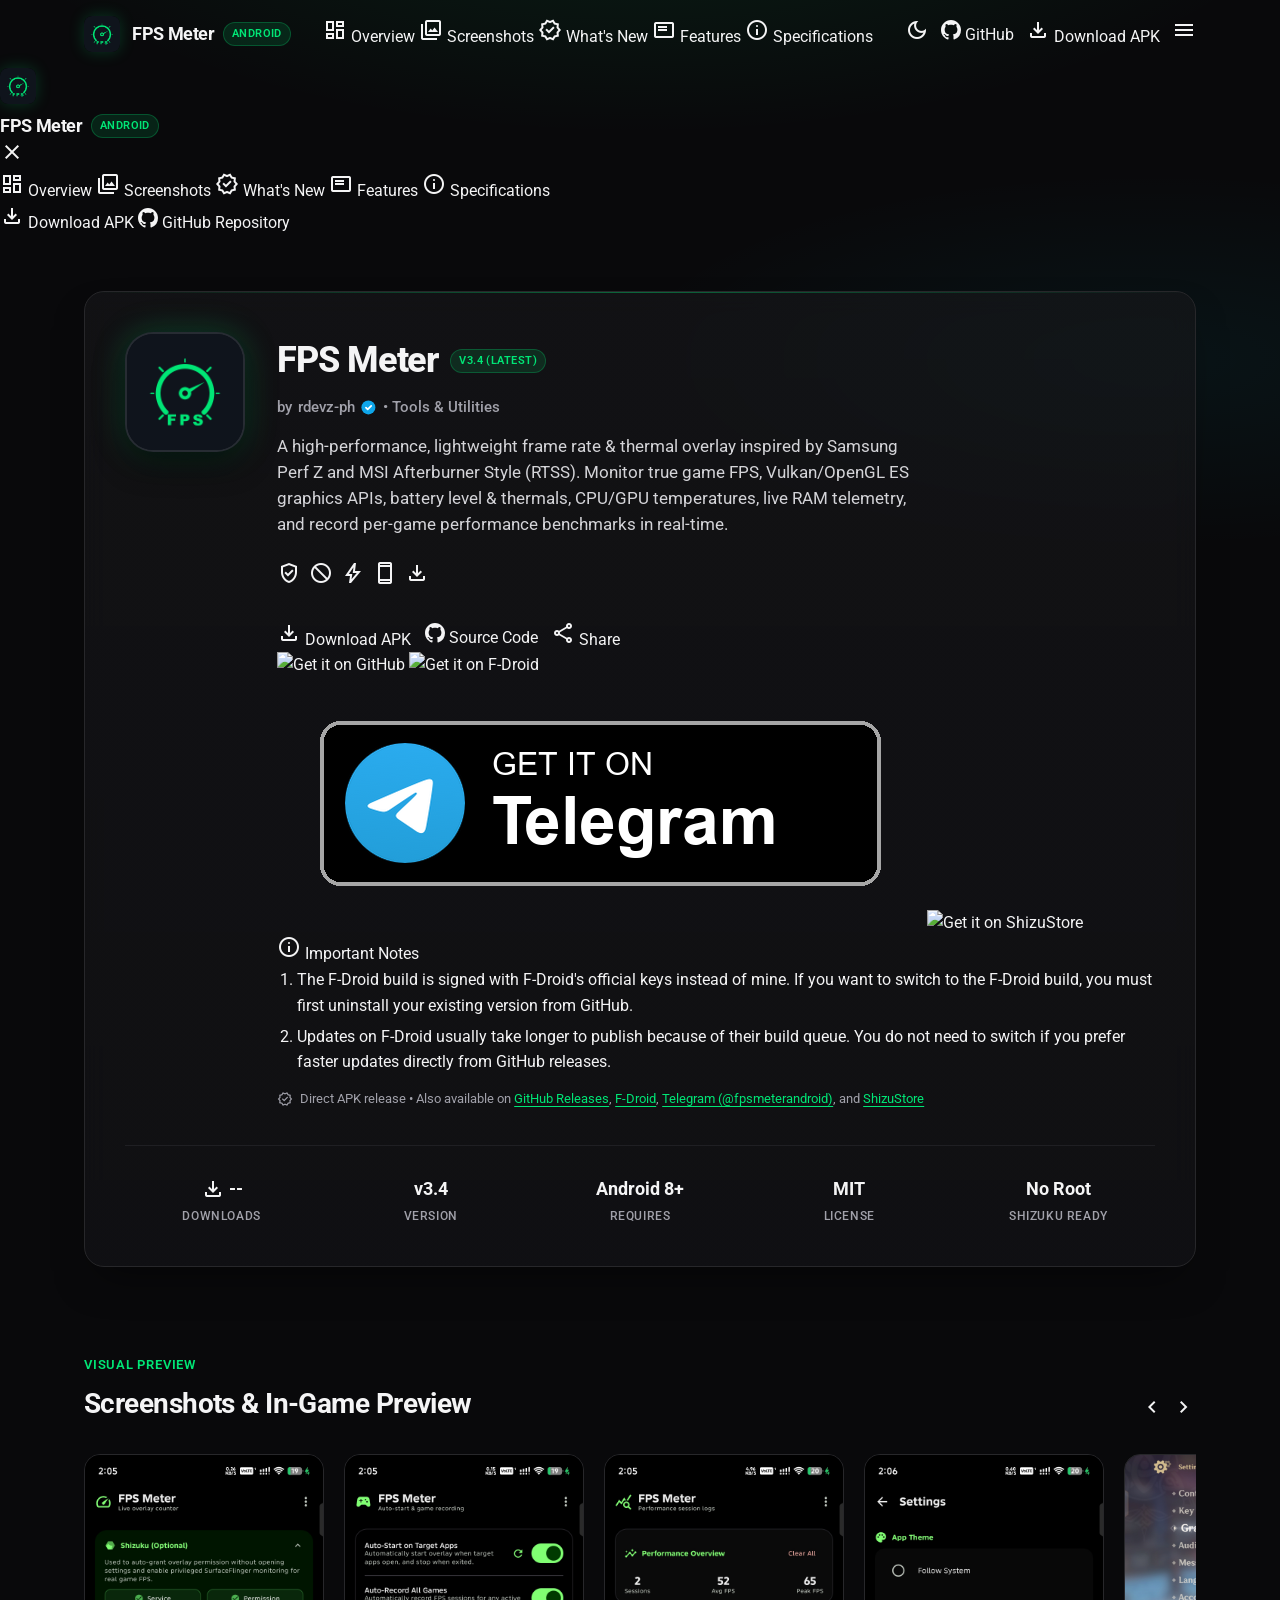
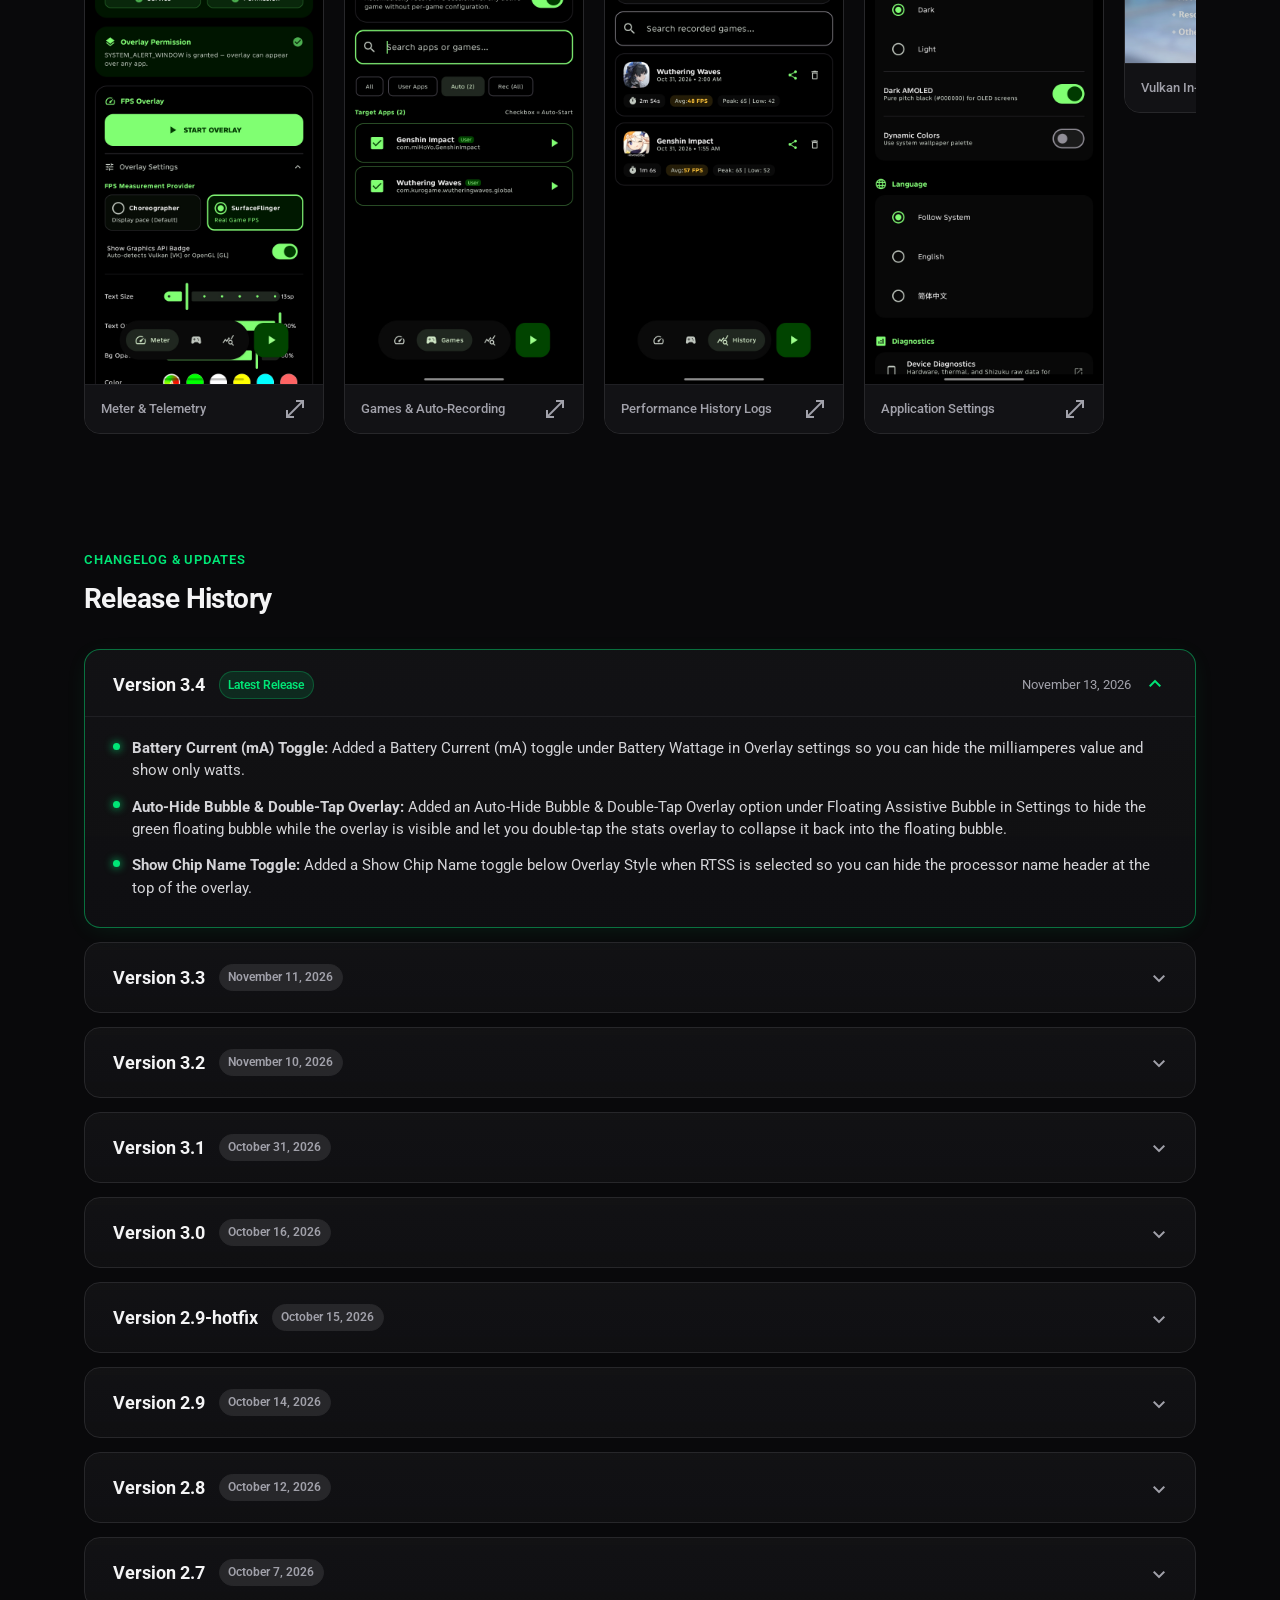
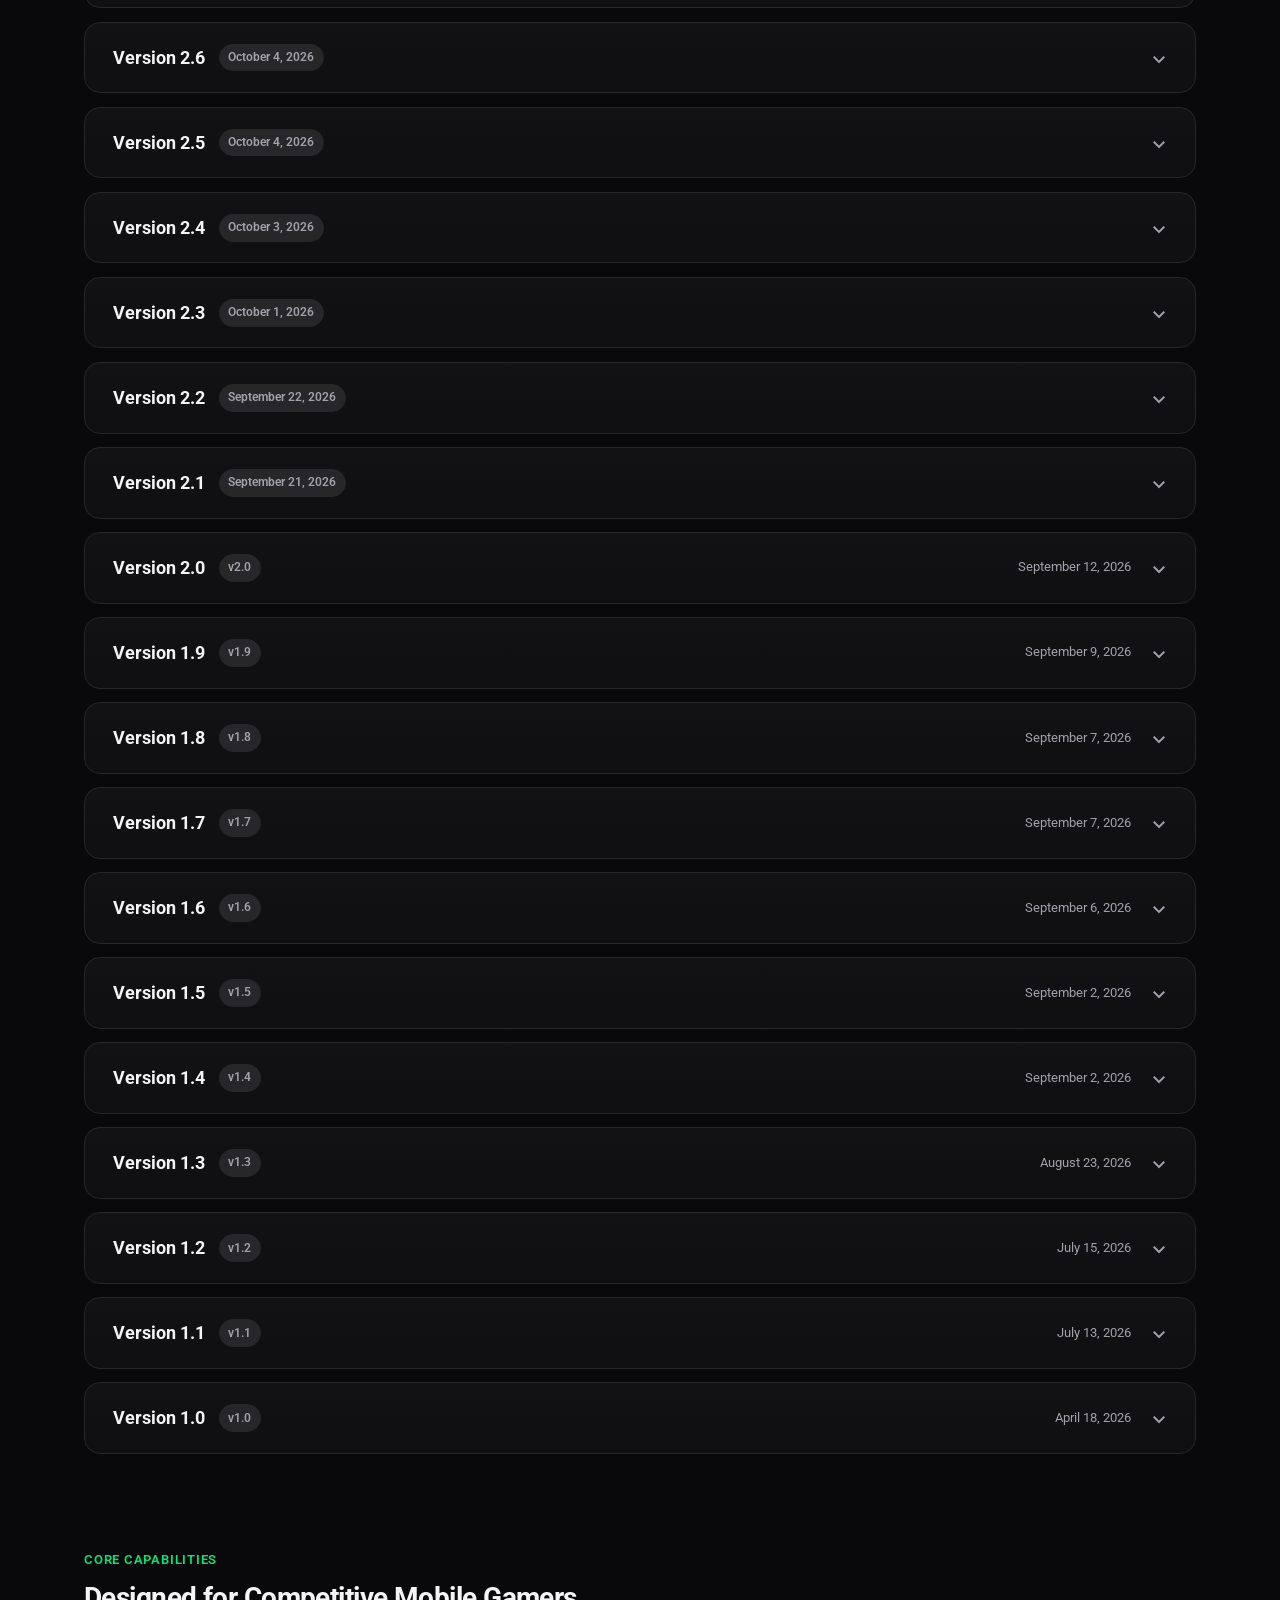
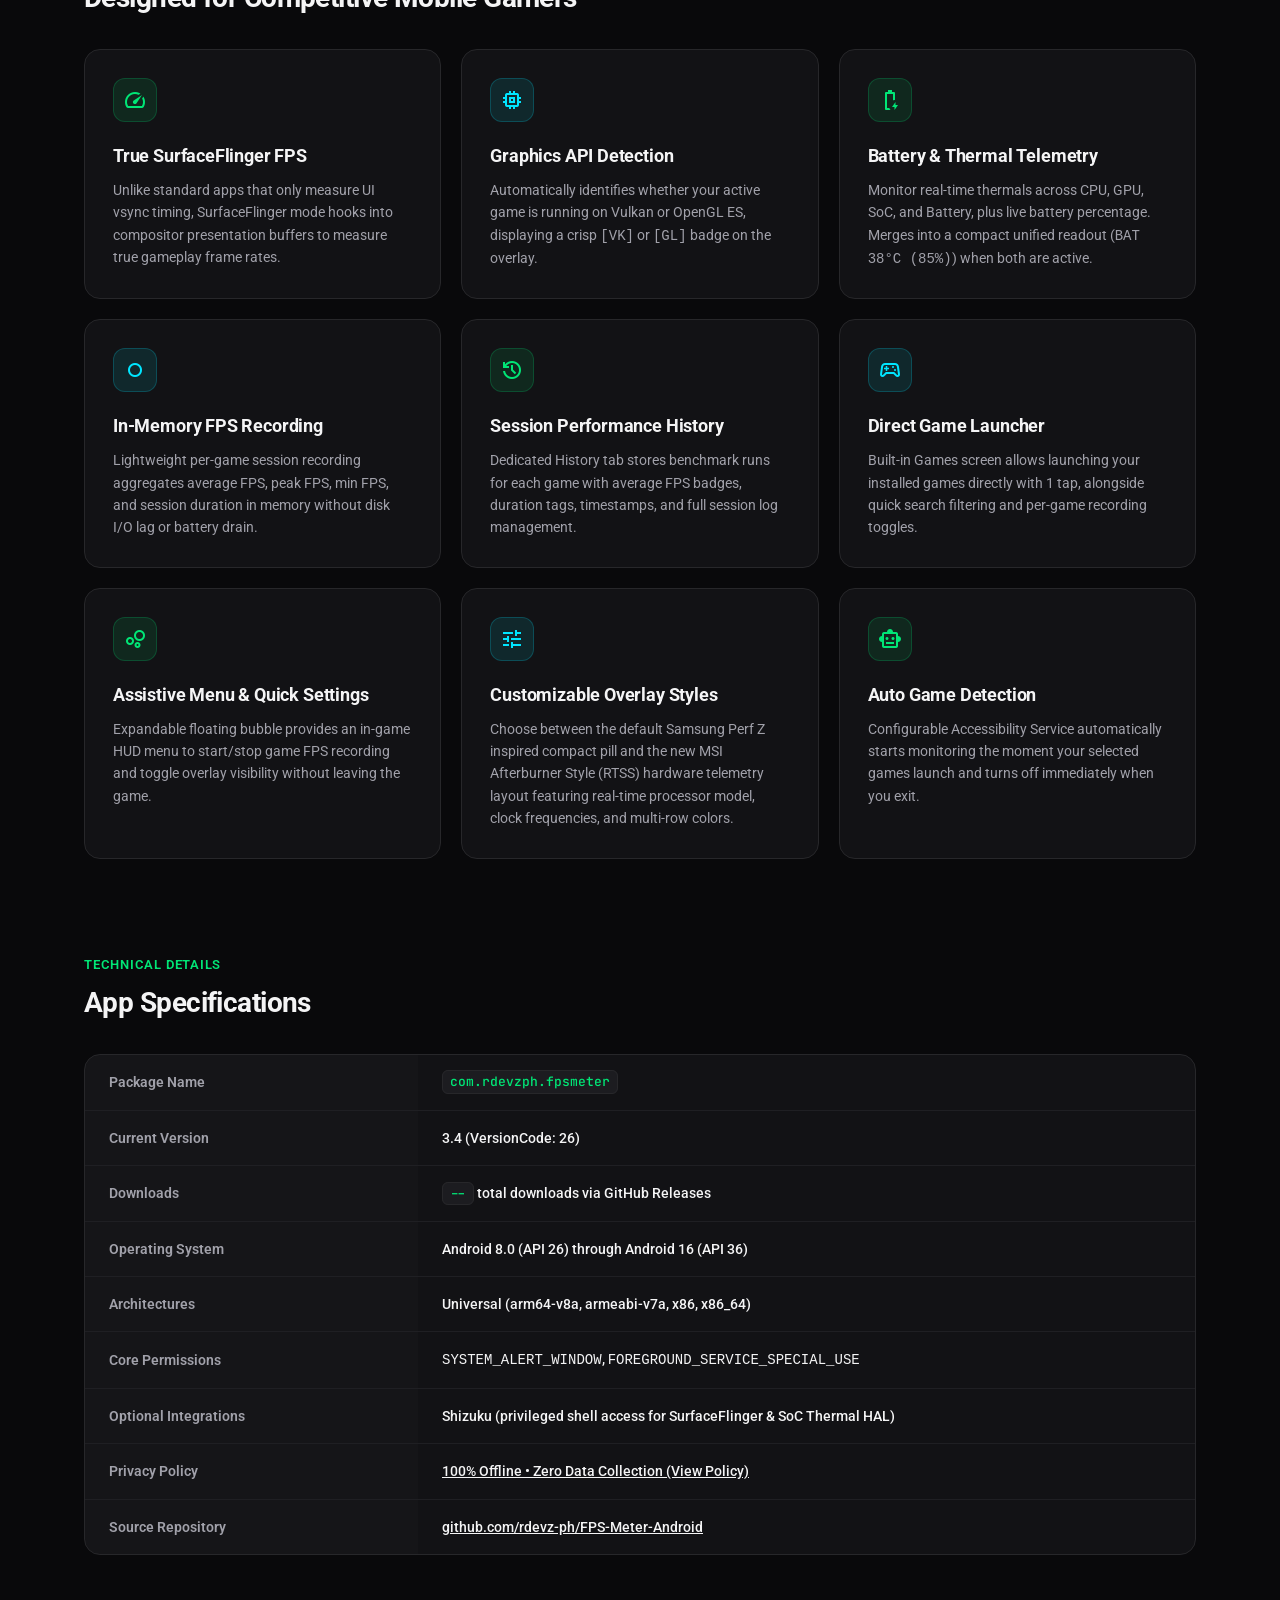
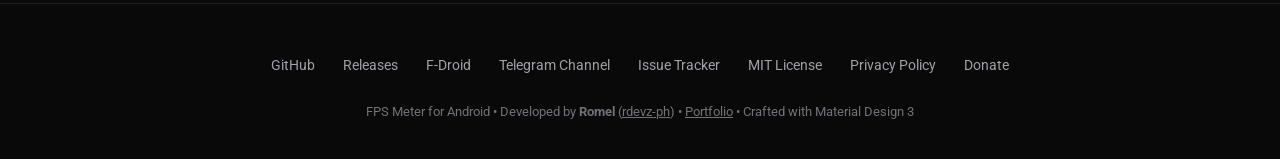
==== docs/index.html @ 28cbf476 "feat: add battery current toggle, auto-hide bubble, chip name toggle, and changelog links [skip ci] " ====
<!DOCTYPE html>
<html lang="en" data-theme="dark">

<head>
  <meta charset="UTF-8">
  <meta name="viewport" content="width=device-width, initial-scale=1.0">
  <title>FPS Meter for Android - Real-Time Game Performance & Thermal Monitor</title>

  <!-- SEO & Social Meta -->
  <meta name="description"
    content="A high-performance, lightweight FPS and thermal monitoring overlay for Android inspired by Samsung Perf Z. Features SurfaceFlinger game frame tracking, Vulkan/OpenGL ES detection, and SoC temperature telemetry.">
  <meta name="keywords"
    content="FPS Meter, Android FPS counter, Game Performance, SurfaceFlinger, Vulkan, OpenGL ES, SoC Temperature, Shizuku, Material Design 3, Open Source">
  <meta name="author" content="rdevz-ph">

  <meta property="og:title" content="FPS Meter for Android - Real-Time Game Performance & Thermal Monitor">
  <meta property="og:description"
    content="Lightweight Samsung Perf Z-style FPS overlay for Android with real-time frame rates, frame times, battery and SoC thermal monitoring.">
  <meta property="og:image" content="assets/icon.png">
  <meta property="og:type" content="website">

  <!-- Favicon -->
  <link rel="icon" type="image/png" href="assets/icon.png">
  <link rel="apple-touch-icon" href="assets/icon.png">

  <!-- Google Fonts: Roboto (M3) & JetBrains Mono -->
  <link rel="preconnect" href="https://fonts.googleapis.com">
  <link rel="preconnect" href="https://fonts.gstatic.com" crossorigin>
  <link
    href="https://fonts.googleapis.com/css2?family=Roboto:wght@400;500;700&family=JetBrains+Mono:wght@500;600&display=swap"
    rel="stylesheet">

  <!-- Material Symbols Outlined (Official Google M3 Icons) -->
  <link
    href="https://fonts.googleapis.com/css2?family=Material+Symbols+Outlined:opsz,wght,FILL,GRAD@20..48,100..700,0..1,-50..200"
    rel="stylesheet">

  <!-- Material Web Components (M3) Import Map via CDN -->
  <script type="importmap">
    {
      "imports": {
        "@material/web/": "https://esm.run/@material/web/"
      }
    }
  </script>
  <script type="module">
    import '@material/web/all.js';
    import {styles as typescaleStyles} from '@material/web/typography/md-typescale-styles.js';
    try {
      document.adoptedStyleSheets.push(typescaleStyles.styleSheet);
    } catch (_) {}
  </script>

  <link rel="stylesheet" href="style.css">
</head>

<body>

  <!-- Top App Bar (Material 3 Header) -->
  <header class="m3-top-app-bar">
    <div class="container header-content">
      <a href="#" class="brand-link">
        <img src="assets/icon.png" alt="FPS Meter Icon" class="brand-icon">
        <div class="brand-title">
          FPS Meter
          <span class="brand-badge">Android</span>
        </div>
      </a>

      <!-- Center M3 Primary Tabs Navigation -->
      <div class="header-nav-tabs">
        <md-tabs active-tab-index="0" id="main-nav-tabs">
          <md-primary-tab id="tab-overview" data-target="overview">
            <span slot="icon" class="material-symbols-outlined">dashboard</span>
            Overview
          </md-primary-tab>
          <md-primary-tab id="tab-screenshots" data-target="screenshots">
            <span slot="icon" class="material-symbols-outlined">photo_library</span>
            Screenshots
          </md-primary-tab>
          <md-primary-tab id="tab-whats-new" data-target="whats-new">
            <span slot="icon" class="material-symbols-outlined">new_releases</span>
            What's New
          </md-primary-tab>
          <md-primary-tab id="tab-features" data-target="features">
            <span slot="icon" class="material-symbols-outlined">featured_play_list</span>
            Features
          </md-primary-tab>
          <md-primary-tab id="tab-specs" data-target="specs">
            <span slot="icon" class="material-symbols-outlined">info</span>
            Specifications
          </md-primary-tab>
        </md-tabs>
      </div>

      <!-- Quick Action Buttons -->
      <div class="nav-actions">
        <!-- M3 Theme Switcher (Dark / AMOLED / Light) -->
        <md-icon-button id="theme-toggle-btn" aria-label="Toggle Theme" title="Theme (Dark / AMOLED / Light)">
          <span class="material-symbols-outlined" id="theme-icon">dark_mode</span>
        </md-icon-button>

        <md-outlined-button href="https://github.com/rdevz-ph/FPS-Meter-Android" target="_blank"
          rel="noopener noreferrer" id="nav-github-btn">
          <svg slot="icon" viewBox="0 0 24 24" width="20" height="20" fill="currentColor" aria-hidden="true">
            <path d="M12 0C5.37 0 0 5.37 0 12c0 5.31 3.435 9.795 8.205 11.385.6.105.825-.255.825-.57 0-.285-.015-1.23-.015-2.235-3.015.555-3.795-.735-4.035-1.41-.135-.345-.72-1.41-1.23-1.695-.42-.225-1.02-.78-.015-.795.945-.015 1.62.87 1.845 1.23 1.08 1.815 2.805 1.305 3.495.99.105-.78.42-1.305.765-1.605-2.67-.3-5.46-1.335-5.46-5.925 0-1.305.465-2.385 1.23-3.225-.12-.3-.54-1.53.12-3.18 0 0 1.005-.315 3.3 1.23.96-.27 1.98-.405 3-.405s2.04.135 3 .405c2.295-1.56 3.3-1.23 3.3-1.23.66 1.65.24 2.88.12 3.18.765.84 1.23 1.905 1.23 3.225 0 4.605-2.805 5.625-5.475 5.925.435.375.81 1.095.81 2.22 0 1.605-.015 2.895-.015 3.3 0 .315.225.69.825.57A12.02 12.02 0 0 0 24 12c0-6.63-5.37-12-12-12z"/>
          </svg>
          GitHub
        </md-outlined-button>

        <md-filled-button href="https://github.com/rdevz-ph/FPS-Meter-Android/releases/latest" id="nav-download-btn">
          <span slot="icon" class="material-symbols-outlined">download</span>
          Download APK
        </md-filled-button>

        <!-- Mobile Burger Menu Button -->
        <md-icon-button id="mobile-menu-btn" aria-label="Open Navigation Menu" title="Menu" class="mobile-only">
          <span class="material-symbols-outlined">menu</span>
        </md-icon-button>
      </div>
    </div>
  </header>

  <!-- Mobile Navigation Drawer (M3 Modal Navigation Drawer) -->
  <div class="mobile-drawer-scrim" id="mobile-drawer-scrim" aria-hidden="true"></div>
  <aside class="mobile-nav-drawer" id="mobile-nav-drawer" aria-label="Navigation Drawer">
    <div class="drawer-header">
      <div class="drawer-brand">
        <img src="assets/icon.png" alt="FPS Meter Icon" class="brand-icon">
        <div class="brand-title">
          FPS Meter
          <span class="brand-badge">Android</span>
        </div>
      </div>
      <md-icon-button id="drawer-close-btn" aria-label="Close Navigation Drawer">
        <span class="material-symbols-outlined">close</span>
      </md-icon-button>
    </div>

    <div class="drawer-divider"></div>

    <nav class="drawer-nav">
      <a href="#overview" class="drawer-item active" data-target="overview">
        <span class="material-symbols-outlined drawer-icon">dashboard</span>
        <span class="drawer-label">Overview</span>
      </a>
      <a href="#screenshots" class="drawer-item" data-target="screenshots">
        <span class="material-symbols-outlined drawer-icon">photo_library</span>
        <span class="drawer-label">Screenshots</span>
      </a>
      <a href="#whats-new" class="drawer-item" data-target="whats-new">
        <span class="material-symbols-outlined drawer-icon">new_releases</span>
        <span class="drawer-label">What's New</span>
      </a>
      <a href="#features" class="drawer-item" data-target="features">
        <span class="material-symbols-outlined drawer-icon">featured_play_list</span>
        <span class="drawer-label">Features</span>
      </a>
      <a href="#specs" class="drawer-item" data-target="specs">
        <span class="material-symbols-outlined drawer-icon">info</span>
        <span class="drawer-label">Specifications</span>
      </a>
    </nav>

    <div class="drawer-divider"></div>

    <div class="drawer-footer-actions">
      <md-filled-button href="https://github.com/rdevz-ph/FPS-Meter-Android/releases/latest" id="drawer-download-btn">
        <span slot="icon" class="material-symbols-outlined">download</span>
        Download APK
      </md-filled-button>
      <md-outlined-button href="https://github.com/rdevz-ph/FPS-Meter-Android" target="_blank"
        rel="noopener noreferrer" id="drawer-github-btn">
        <svg slot="icon" viewBox="0 0 24 24" width="20" height="20" fill="currentColor" aria-hidden="true">
          <path d="M12 0C5.37 0 0 5.37 0 12c0 5.31 3.435 9.795 8.205 11.385.6.105.825-.255.825-.57 0-.285-.015-1.23-.015-2.235-3.015.555-3.795-.735-4.035-1.41-.135-.345-.72-1.41-1.23-1.695-.42-.225-1.02-.78-.015-.795.945-.015 1.62.87 1.845 1.23 1.08 1.815 2.805 1.305 3.495.99.105-.78.42-1.305.765-1.605-2.67-.3-5.46-1.335-5.46-5.925 0-1.305.465-2.385 1.23-3.225-.12-.3-.54-1.53.12-3.18 0 0 1.005-.315 3.3 1.23.96-.27 1.98-.405 3-.405s2.04.135 3 .405c2.295-1.56 3.3-1.23 3.3-1.23.66 1.65.24 2.88.12 3.18.765.84 1.23 1.905 1.23 3.225 0 4.605-2.805 5.625-5.475 5.925.435.375.81 1.095.81 2.22 0 1.605-.015 2.895-.015 3.3 0 .315.225.69.825.57A12.02 12.02 0 0 0 24 12c0-6.63-5.37-12-12-12z"/>
        </svg>
        GitHub Repository
      </md-outlined-button>
    </div>
  </aside>

  <!-- Hero Section / M3 App Showcase Card -->
  <main class="hero-section" id="overview">
    <div class="container">
      <div class="hero-card">
        <div class="hero-top">
          <div class="app-icon-wrapper">
            <img src="assets/icon.png" alt="FPS Meter App Icon" class="app-icon">
          </div>

          <div class="hero-info">
            <div class="app-title-row">
              <h1 class="app-name">FPS Meter</h1>
              <span class="brand-badge" id="hero-version-chip">v3.4 (Latest)</span>
            </div>

            <div class="app-developer">
              by <span>rdevz-ph</span>
              <svg class="verified-icon" viewBox="0 0 24 24" aria-label="Verified Developer">
                <circle cx="12" cy="12" r="10" fill="#0ea5e9" />
                <path d="m8.5 12.3 2.5 2.5 5-5" fill="none" stroke="#ffffff" stroke-width="2.5" stroke-linecap="round"
                  stroke-linejoin="round" />
              </svg>
              <span>• Tools & Utilities</span>
            </div>

            <p class="app-summary">
              A high-performance, lightweight frame rate & thermal overlay inspired by Samsung Perf Z and MSI Afterburner Style (RTSS). Monitor true game
              FPS, Vulkan/OpenGL ES graphics APIs, battery level & thermals, CPU/GPU temperatures, live RAM telemetry, and record per-game
              performance benchmarks in real-time.
            </p>

            <!-- M3 Assist Chips Row -->
            <md-chip-set class="badge-row">
              <md-assist-chip label="100% Open Source (MIT)">
                <span slot="icon" class="material-symbols-outlined">verified_user</span>
              </md-assist-chip>
              <md-assist-chip label="Zero Tracking & Ads">
                <span slot="icon" class="material-symbols-outlined">block</span>
              </md-assist-chip>
              <md-assist-chip label="SurfaceFlinger & Thermal HAL">
                <span slot="icon" class="material-symbols-outlined">bolt</span>
              </md-assist-chip>
              <md-assist-chip label="No Root Required">
                <span slot="icon" class="material-symbols-outlined">smartphone</span>
              </md-assist-chip>
              <md-assist-chip id="hero-downloads-chip" class="highlight-chip" label="Downloads"
                href="https://github.com/rdevz-ph/FPS-Meter-Android/releases" target="_blank">
                <span slot="icon" class="material-symbols-outlined">download</span>
              </md-assist-chip>
            </md-chip-set>

            <!-- Action Buttons -->
            <div class="hero-actions">
              <md-filled-button href="https://github.com/rdevz-ph/FPS-Meter-Android/releases/latest"
                id="main-download-btn">
                <span slot="icon" class="material-symbols-outlined">download</span>
                <span>Download APK</span>
                <span class="btn-badge" id="apk-size-pill" style="display: none;"></span>
              </md-filled-button>

              <md-outlined-button href="https://github.com/rdevz-ph/FPS-Meter-Android" target="_blank"
                rel="noopener noreferrer">
                <svg slot="icon" viewBox="0 0 24 24" width="20" height="20" fill="currentColor" aria-hidden="true">
                  <path d="M12 0C5.37 0 0 5.37 0 12c0 5.31 3.435 9.795 8.205 11.385.6.105.825-.255.825-.57 0-.285-.015-1.23-.015-2.235-3.015.555-3.795-.735-4.035-1.41-.135-.345-.72-1.41-1.23-1.695-.42-.225-1.02-.78-.015-.795.945-.015 1.62.87 1.845 1.23 1.08 1.815 2.805 1.305 3.495.99.105-.78.42-1.305.765-1.605-2.67-.3-5.46-1.335-5.46-5.925 0-1.305.465-2.385 1.23-3.225-.12-.3-.54-1.53.12-3.18 0 0 1.005-.315 3.3 1.23.96-.27 1.98-.405 3-.405s2.04.135 3 .405c2.295-1.56 3.3-1.23 3.3-1.23.66 1.65.24 2.88.12 3.18.765.84 1.23 1.905 1.23 3.225 0 4.605-2.805 5.625-5.475 5.925.435.375.81 1.095.81 2.22 0 1.605-.015 2.895-.015 3.3 0 .315.225.69.825.57A12.02 12.02 0 0 0 24 12c0-6.63-5.37-12-12-12z"/>
                </svg>
                Source Code
              </md-outlined-button>

              <md-outlined-button id="share-btn">
                <span slot="icon" class="material-symbols-outlined">share</span>
                Share
              </md-outlined-button>
            </div>

            <!-- Store Badges Row -->
            <div class="store-badges-row">
              <a href="https://github.com/rdevz-ph/FPS-Meter-Android/releases/latest" title="Get it on GitHub" target="_blank" rel="noopener noreferrer">
                <img src="https://raw.githubusercontent.com/Kunzisoft/Github-badge/master/get-it-on-github.png"
                  alt="Get it on GitHub">
              </a>
              <a href="https://f-droid.org/en/packages/com.rdevzph.fpsmeter/" title="Get it on F-Droid" target="_blank" rel="noopener noreferrer">
                <img src="https://fdroid.gitlab.io/artwork/badge/get-it-on.png" alt="Get it on F-Droid">
              </a>
              <a href="https://t.me/fpsmeterandroid" title="Get it on Telegram" target="_blank" rel="noopener noreferrer">
                <img src="assets/get-it-on-telegram.png" alt="Get it on Telegram">
              </a>
              <a href="https://awesome-shizuku.vercel.app/apps/fps-meter-android" title="Get it on ShizuStore" target="_blank" rel="noopener noreferrer">
                <img src="https://awesome-shizuku.vercel.app/get-it-on-shizustore.png" alt="Get it on ShizuStore">
              </a>
            </div>

            <!-- Material Design 3 Alert (Replicating GitHub Alert Note) -->
            <div class="m3-alert m3-alert-note" role="note">
              <div class="m3-alert-header">
                <span class="material-symbols-outlined m3-alert-icon">info</span>
                <span class="m3-alert-title">Important Notes</span>
              </div>
              <div class="m3-alert-body">
                <ol style="margin: 0; padding-left: 1.25rem; display: flex; flex-direction: column; gap: 0.35rem;">
                  <li>The F-Droid build is signed with F-Droid's official keys instead of mine. If you want to switch to the F-Droid build, you must first uninstall your existing version from GitHub.</li>
                  <li>Updates on F-Droid usually take longer to publish because of their build queue. You do not need to switch if you prefer faster updates directly from GitHub releases.</li>
                </ol>
              </div>
            </div>

            <div class="download-note" id="download-note">
              <span class="material-symbols-outlined" style="font-size: 16px;">verified</span>
              <span>Direct APK release • Also available on <a
                  href="https://github.com/rdevz-ph/FPS-Meter-Android/releases/latest" target="_blank"
                  rel="noopener noreferrer">GitHub Releases</a>, <a
                  href="https://f-droid.org/en/packages/com.rdevzph.fpsmeter/" target="_blank"
                  rel="noopener noreferrer">F-Droid</a>, <a
                  href="https://t.me/fpsmeterandroid" target="_blank"
                  rel="noopener noreferrer">Telegram (@fpsmeterandroid)</a>, and <a
                  href="https://awesome-shizuku.vercel.app/apps/fps-meter-android" target="_blank"
                  rel="noopener noreferrer">ShizuStore</a></span>
            </div>
          </div>
        </div>

        <!-- Quick Stats Strip -->
        <div class="stats-strip">
          <div class="stat-item">
            <div class="stat-value" id="stat-downloads">
              <span class="material-symbols-outlined" style="color: var(--md-sys-color-primary);">download</span>
              <span id="stat-downloads-val">--</span>
            </div>
            <div class="stat-label">Downloads</div>
          </div>

          <div class="stat-item">
            <div class="stat-value" id="stat-version">v3.4</div>
            <div class="stat-label">Version</div>
          </div>

          <div class="stat-item">
            <div class="stat-value">Android 8+</div>
            <div class="stat-label">Requires</div>
          </div>

          <div class="stat-item">
            <div class="stat-value">MIT</div>
            <div class="stat-label">License</div>
          </div>

          <div class="stat-item">
            <div class="stat-value">No Root</div>
            <div class="stat-label">Shizuku Ready</div>
          </div>
        </div>
      </div>
    </div>
  </main>

  <!-- Screenshots Carousel Section -->
  <section class="section" id="screenshots">
    <div class="container">
      <div class="section-header">
        <div class="section-title-wrap">
          <span class="section-subtitle">Visual Preview</span>
          <h2 class="section-title">Screenshots & In-Game Preview</h2>
        </div>
        <div class="gallery-nav">
          <md-outlined-icon-button id="scroll-prev" aria-label="Previous screenshot">
            <span class="material-symbols-outlined">chevron_left</span>
          </md-outlined-icon-button>
          <md-outlined-icon-button id="scroll-next" aria-label="Next screenshot">
            <span class="material-symbols-outlined">chevron_right</span>
          </md-outlined-icon-button>
        </div>
      </div>

      <div class="screenshots-scroll" id="screenshots-container">
        <!-- Screenshot 1 -->
        <div class="screenshot-card" data-src="assets/Screenshot_1.jpg"
          data-caption="Meter Dashboard, Multi-Temperature Telemetry & Customization">
          <img src="assets/Screenshot_1.jpg" alt="FPS Meter Main Settings" class="screenshot-img" loading="lazy">
          <div class="screenshot-caption">
            <span>Meter & Telemetry</span>
            <span class="material-symbols-outlined">open_in_full</span>
          </div>
        </div>

        <!-- Screenshot 2 -->
        <div class="screenshot-card" data-src="assets/Screenshot_2.jpg"
          data-caption="Games Management, Auto-Start on Launch & Target Apps List">
          <img src="assets/Screenshot_2.jpg" alt="Games Management & Auto-Recording" class="screenshot-img"
            loading="lazy">
          <div class="screenshot-caption">
            <span>Games & Auto-Recording</span>
            <span class="material-symbols-outlined">open_in_full</span>
          </div>
        </div>

        <!-- Screenshot 3 -->
        <div class="screenshot-card" data-src="assets/Screenshot_3.jpg"
          data-caption="Performance Session History Logs with Session Stats, Duration & Per-Game Metrics">
          <img src="assets/Screenshot_3.jpg" alt="Performance Session History Logs" class="screenshot-img"
            loading="lazy">
          <div class="screenshot-caption">
            <span>Performance History Logs</span>
            <span class="material-symbols-outlined">open_in_full</span>
          </div>
        </div>

        <!-- Screenshot 4 -->
        <div class="screenshot-card" data-src="assets/Screenshot_4.jpg"
          data-caption="Application Settings with Theme, Dark AMOLED, Dynamic Colors & Diagnostics">
          <img src="assets/Screenshot_4.jpg" alt="Application Settings & Customization" class="screenshot-img"
            loading="lazy">
          <div class="screenshot-caption">
            <span>Application Settings</span>
            <span class="material-symbols-outlined">open_in_full</span>
          </div>
        </div>

        <!-- Screenshot 5: Vulkan Game In-Action (Landscape) -->
        <div class="screenshot-card landscape-card" data-src="assets/game_screenshot_vk.jpg"
          data-caption="In-Game SurfaceFlinger Overlay with Vulkan [VK] Badge & Real-Time SoC Thermals">
          <img src="assets/game_screenshot_vk.jpg" alt="Live Vulkan Game Overlay" class="screenshot-img" loading="lazy">
          <div class="screenshot-caption">
            <span>Vulkan In-Game Telemetry</span>
            <span class="material-symbols-outlined">open_in_full</span>
          </div>
        </div>

        <!-- Screenshot 6: OpenGL Game In-Action (Landscape) -->
        <div class="screenshot-card landscape-card" data-src="assets/game_screenshot_gl.jpg"
          data-caption="In-Game SurfaceFlinger Overlay with OpenGL ES [GL] Badge & Clean Single-Line Layout">
          <img src="assets/game_screenshot_gl.jpg" alt="Live OpenGL ES Game Overlay" class="screenshot-img"
            loading="lazy">
          <div class="screenshot-caption">
            <span>OpenGL ES In-Game Telemetry</span>
            <span class="material-symbols-outlined">open_in_full</span>
          </div>
        </div>

        <!-- Screenshot 7: Overlay Style Selection -->
        <div class="screenshot-card preview-card" data-src="assets/overlay-styles.png"
          data-caption="Overlay Style Selection with Real-Time Live Preview Chip">
          <div class="screenshot-img-wrap">
            <img src="assets/overlay-styles.png" alt="Overlay Style Selection Setting" class="screenshot-img" loading="lazy">
          </div>
          <div class="screenshot-caption">
            <span>Overlay Style Selection</span>
            <span class="material-symbols-outlined">open_in_full</span>
          </div>
        </div>

        <!-- Screenshot 8: MSI Afterburner Style (RTSS) Telemetry Overlay -->
        <div class="screenshot-card preview-card" data-src="assets/msi-afterburner-style.png"
          data-caption="MSI Afterburner Style (RTSS) Hardware Telemetry Layout with Processor Header & Multi-Row Metrics">
          <div class="screenshot-img-wrap">
            <img src="assets/msi-afterburner-style.png" alt="MSI Afterburner Style (RTSS) Hardware Telemetry Layout" class="screenshot-img" loading="lazy">
          </div>
          <div class="screenshot-caption">
            <span>MSI Afterburner Style (RTSS) Overlay</span>
            <span class="material-symbols-outlined">open_in_full</span>
          </div>
        </div>
      </div>
    </div>
  </section>

  <!-- What's New & Release History Section -->
  <section class="section" id="whats-new">
    <div class="container">
      <div class="section-header">
        <div class="section-title-wrap">
          <span class="section-subtitle">Changelog & Updates</span>
          <h2 class="section-title">Release History</h2>
        </div>
      </div>

      <!-- Changelog accordion dynamically parsed from changelogs.txt -->
      <div class="changelogs-stack" id="changelogs-container"></div>
    </div>
  </section>

  <!-- Key Features Grid -->
  <section class="section" id="features">
    <div class="container">
      <div class="section-header">
        <div class="section-title-wrap">
          <span class="section-subtitle">Core Capabilities</span>
          <h2 class="section-title">Designed for Competitive Mobile Gamers</h2>
        </div>
      </div>

      <div class="features-grid">
        <!-- Card 1 -->
        <div class="feature-card">
          <div class="feature-icon-box">
            <span class="material-symbols-outlined">speed</span>
          </div>
          <h4>True SurfaceFlinger FPS</h4>
          <p>Unlike standard apps that only measure UI vsync timing, SurfaceFlinger mode hooks into compositor
            presentation buffers to measure true gameplay frame rates.</p>
        </div>

        <!-- Card 2 -->
        <div class="feature-card">
          <div class="feature-icon-box cyan">
            <span class="material-symbols-outlined">memory</span>
          </div>
          <h4>Graphics API Detection</h4>
          <p>Automatically identifies whether your active game is running on Vulkan or OpenGL ES, displaying a crisp
            <code>[VK]</code> or <code>[GL]</code> badge on the overlay.
          </p>
        </div>

        <!-- Card 3 -->
        <div class="feature-card">
          <div class="feature-icon-box">
            <span class="material-symbols-outlined">battery_charging_full</span>
          </div>
          <h4>Battery & Thermal Telemetry</h4>
          <p>Monitor real-time thermals across CPU, GPU, SoC, and Battery, plus live battery percentage. Merges into a compact unified readout (<code>BAT 38°C (85%)</code>) when both are active.</p>
        </div>

        <!-- Card 4 -->
        <div class="feature-card">
          <div class="feature-icon-box cyan">
            <span class="material-symbols-outlined">fiber_manual_record</span>
          </div>
          <h4>In-Memory FPS Recording</h4>
          <p>Lightweight per-game session recording aggregates average FPS, peak FPS, min FPS, and session duration in memory without disk I/O lag or battery drain.</p>
        </div>

        <!-- Card 5 -->
        <div class="feature-card">
          <div class="feature-icon-box">
            <span class="material-symbols-outlined">history</span>
          </div>
          <h4>Session Performance History</h4>
          <p>Dedicated History tab stores benchmark runs for each game with average FPS badges, duration tags, timestamps, and full session log management.</p>
        </div>

        <!-- Card 6 -->
        <div class="feature-card">
          <div class="feature-icon-box cyan">
            <span class="material-symbols-outlined">sports_esports</span>
          </div>
          <h4>Direct Game Launcher</h4>
          <p>Built-in Games screen allows launching your installed games directly with 1 tap, alongside quick search filtering and per-game recording toggles.</p>
        </div>

        <!-- Card 7 -->
        <div class="feature-card">
          <div class="feature-icon-box">
            <span class="material-symbols-outlined">bubble_chart</span>
          </div>
          <h4>Assistive Menu & Quick Settings</h4>
          <p>Expandable floating bubble provides an in-game HUD menu to start/stop game FPS recording and toggle overlay visibility without leaving the game.</p>
        </div>

        <!-- Card 8 -->
        <div class="feature-card">
          <div class="feature-icon-box cyan">
            <span class="material-symbols-outlined">tune</span>
          </div>
          <h4>Customizable Overlay Styles</h4>
          <p>Choose between the default Samsung Perf Z inspired compact pill and the new MSI Afterburner Style (RTSS) hardware telemetry layout featuring real-time processor model, clock frequencies, and multi-row colors.</p>
        </div>

        <!-- Card 9 -->
        <div class="feature-card">
          <div class="feature-icon-box">
            <span class="material-symbols-outlined">smart_toy</span>
          </div>
          <h4>Auto Game Detection</h4>
          <p>Configurable Accessibility Service automatically starts monitoring the moment your selected games launch
            and turns off immediately when you exit.</p>
        </div>
      </div>
    </div>
  </section>

  <!-- Technical Specifications Table -->
  <section class="section" id="specs">
    <div class="container">
      <div class="section-header">
        <div class="section-title-wrap">
          <span class="section-subtitle">Technical Details</span>
          <h2 class="section-title">App Specifications</h2>
        </div>
      </div>

      <div class="specs-card">
        <table class="specs-table">
          <tbody>
            <tr>
              <th>Package Name</th>
              <td><span class="code-pill">com.rdevzph.fpsmeter</span></td>
            </tr>
            <tr>
              <th>Current Version</th>
              <td><span id="table-version">3.4</span> (VersionCode: <span id="table-version-code">26</span>)</td>
            </tr>
            <tr>
              <th>Downloads</th>
              <td><span class="code-pill" id="table-downloads">--</span> total downloads via GitHub Releases</td>
            </tr>
            <tr>
              <th>Operating System</th>
              <td>Android 8.0 (API 26) through Android 16 (API 36)</td>
            </tr>
            <tr>
              <th>Architectures</th>
              <td>Universal (arm64-v8a, armeabi-v7a, x86, x86_64)</td>
            </tr>
            <tr>
              <th>Core Permissions</th>
              <td><code>SYSTEM_ALERT_WINDOW</code>, <code>FOREGROUND_SERVICE_SPECIAL_USE</code></td>
            </tr>
            <tr>
              <th>Optional Integrations</th>
              <td>Shizuku (privileged shell access for SurfaceFlinger & SoC Thermal HAL)</td>
            </tr>
            <tr>
              <th>Privacy Policy</th>
              <td><a href="privacy.html" style="color: var(--md-sys-color-primary); text-decoration: underline;">100% Offline • Zero Data Collection (View Policy)</a></td>
            </tr>
            <tr>
              <th>Source Repository</th>
              <td><a href="https://github.com/rdevz-ph/FPS-Meter-Android" target="_blank" rel="noopener noreferrer"
                  style="color: var(--md-sys-color-primary); text-decoration: underline;">github.com/rdevz-ph/FPS-Meter-Android</a>
              </td>
            </tr>
          </tbody>
        </table>
      </div>
    </div>
  </section>

  <!-- Lightbox Modal -->
  <div class="lightbox-modal" id="lightbox">
    <button class="lightbox-close" id="lightbox-close" aria-label="Close image preview">
      <span class="material-symbols-outlined">close</span>
    </button>
    <div class="lightbox-content">
      <img src="" alt="Screenshot Full View" class="lightbox-img" id="lightbox-img">
    </div>
  </div>

  <!-- Toast Notification / M3 Snackbar -->
  <div class="toast" id="toast">
    <span class="material-symbols-outlined" style="color: var(--md-sys-color-primary);">check_circle</span>
    <span id="toast-message">Link copied to clipboard!</span>
  </div>

  <!-- Footer -->
  <footer class="footer">
    <div class="container footer-content">
      <ul class="footer-links">
        <li><a href="https://github.com/rdevz-ph/FPS-Meter-Android" target="_blank" rel="noopener noreferrer"
            class="footer-link">GitHub</a></li>
        <li><a href="https://github.com/rdevz-ph/FPS-Meter-Android/releases" target="_blank" rel="noopener noreferrer"
            class="footer-link">Releases</a></li>
        <li><a href="https://f-droid.org/en/packages/com.rdevzph.fpsmeter/" target="_blank" rel="noopener noreferrer"
            class="footer-link">F-Droid</a></li>
        <li><a href="https://t.me/fpsmeterandroid" target="_blank" rel="noopener noreferrer"
            class="footer-link">Telegram Channel</a></li>
        <li><a href="https://github.com/rdevz-ph/FPS-Meter-Android/issues" target="_blank" rel="noopener noreferrer"
            class="footer-link">Issue Tracker</a></li>
        <li><a href="https://github.com/rdevz-ph/FPS-Meter-Android/blob/main/LICENSE" target="_blank"
            rel="noopener noreferrer" class="footer-link">MIT License</a></li>
        <li><a href="privacy.html" class="footer-link">Privacy Policy</a></li>
        <li><a href="donate.html" class="footer-link">Donate</a></li>
      </ul>

      <p class="footer-meta">
        FPS Meter for Android • Developed by <strong>Romel</strong> (<a href="https://github.com/rdevz-ph" target="_blank" rel="noopener noreferrer" style="color: inherit; text-decoration: underline;">rdevz-ph</a>) • <a href="https://romel-portfolio.vercel.app/" target="_blank" rel="noopener noreferrer" style="color: inherit; text-decoration: underline;">Portfolio</a> • Crafted with Material Design 3
      </p>
    </div>
  </footer>

  <!-- Interactive JavaScript -->
  <script src="changelogs.js"></script>
  <script>
    // ==========================================================================
    // 1. Material Design 3 Theme Switcher (Dark -> AMOLED -> Light)
    // ==========================================================================
    const THEMES = ['dark', 'amoled', 'light'];
    const THEME_ICONS = {
      'dark': 'dark_mode',
      'amoled': 'contrast',
      'light': 'light_mode'
    };
    const THEME_TITLES = {
      'dark': 'Theme: Dark (Default) - Click to switch to AMOLED Black',
      'amoled': 'Theme: AMOLED Black - Click to switch to Light',
      'light': 'Theme: Light - Click to switch to Dark'
    };

    const themeToggleBtn = document.getElementById('theme-toggle-btn');
    const themeIcon = document.getElementById('theme-icon');

    function applyTheme(themeName) {
      if (!THEMES.includes(themeName)) themeName = 'dark';
      document.documentElement.setAttribute('data-theme', themeName);
      if (themeIcon) themeIcon.textContent = THEME_ICONS[themeName] || 'dark_mode';
      if (themeToggleBtn) themeToggleBtn.title = THEME_TITLES[themeName] || 'Toggle Theme';
      try {
        localStorage.setItem('fpsmeter_theme', themeName);
      } catch (_) {}
    }

    // Load initial theme from localStorage or system preference
    const savedTheme = (() => {
      try {
        return localStorage.getItem('fpsmeter_theme');
      } catch (_) {
        return null;
      }
    })();

    if (savedTheme && THEMES.includes(savedTheme)) {
      applyTheme(savedTheme);
    } else {
      applyTheme('dark');
    }

    if (themeToggleBtn) {
      themeToggleBtn.addEventListener('click', () => {
        const current = document.documentElement.getAttribute('data-theme') || 'dark';
        const nextIdx = (THEMES.indexOf(current) + 1) % THEMES.length;
        applyTheme(THEMES[nextIdx]);
      });
    }

    // ==========================================================================
    // 2. Dynamic Changelogs Loader & Parser from changelogs.txt
    // ==========================================================================
    function parseAndRenderChangelogs(text) {
      const container = document.getElementById('changelogs-container');
      if (!container || !text) return;

      const rawReleases = text.trim().split(/\n(?=##\s)/);
      let html = '';

      rawReleases.forEach((block, idx) => {
        const lines = block.trim().split('\n').map(l => l.trim()).filter(Boolean);
        if (!lines.length) return;

        const headerLine = lines[0].replace(/^##\s*/, '');
        const parts = headerLine.split('|').map(s => s.trim());
        const version = parts[0] || 'Release';
        const tag = parts[1] || version;
        const date = parts[2] || '';
        const isLatest = idx === 0;

        const items = lines.slice(1).map(l => {
          if (l.startsWith('### ') || l.startsWith('#### ')) {
            const sectionTitle = l.replace(/^#+\s*/, '');
            return `<li class="changelog-category">${sectionTitle}</li>`;
          }
          if (!l.startsWith('- ')) return '';
          const content = l.replace(/^- \s*/, '');
          const colonIdx = content.indexOf(':');
          if (colonIdx !== -1) {
            const title = content.substring(0, colonIdx);
            const desc = content.substring(colonIdx + 1);
            return `<li class="changelog-item"><span class="changelog-bullet"></span><div><strong>${title}:</strong>${desc}</div></li>`;
          }
          return `<li class="changelog-item"><span class="changelog-bullet"></span><div>${content}</div></li>`;
        }).join('');

        html += `
          <details class="changelog-details ${isLatest ? 'is-latest' : ''}" ${isLatest ? 'open' : ''}>
            <summary class="changelog-summary">
              <div class="changelog-summary-left">
                <span class="changelog-version-title">${version}</span>
                <span class="changelog-tag ${isLatest ? '' : 'prev'}">${tag}</span>
              </div>
              <div class="changelog-summary-right">
                <span class="changelog-date">${date}</span>
                <span class="material-symbols-outlined changelog-chevron">expand_more</span>
              </div>
            </summary>
            <div class="changelog-body">
              <ul class="changelog-list">${items}</ul>
            </div>
          </details>
        `;
      });

      container.innerHTML = html;

      // Update scroll-spy when details toggle
      container.querySelectorAll('.changelog-details').forEach(detail => {
        detail.addEventListener('toggle', () => {
          if (typeof updateActiveNav === 'function') {
            updateActiveNav();
          }
        });
      });
    }

    async function loadChangelogs() {
      // 1. Try fetching changelogs.txt directly (HTTP / GitHub Pages)
      try {
        const response = await fetch('changelogs.txt');
        if (response.ok) {
          const text = await response.text();
          if (text && text.trim().startsWith('##')) {
            parseAndRenderChangelogs(text);
            return;
          }
        }
      } catch (_) {
        // Fall through to local fallback
      }

      // 2. Local fallback via changelogs.js (handles file:// protocol without CORS restriction)
      if (window.CHANGELOGS_TEXT) {
        parseAndRenderChangelogs(window.CHANGELOGS_TEXT);
      }
    }

    loadChangelogs();

    // ==========================================================================
    // 3. GitHub API Release Fetcher
    // ==========================================================================
    const REPO_OWNER = 'rdevz-ph';
    const REPO_NAME = 'FPS-Meter-Android';
    const GITHUB_API_URL = `https://api.github.com/repos/${REPO_OWNER}/${REPO_NAME}/releases/latest`;

    async function fetchLatestRelease() {
      try {
        const response = await fetch(GITHUB_API_URL);
        if (!response.ok) return;
        const release = await response.json();

        if (release.tag_name) {
          const versionTag = release.tag_name;
          const chipEl = document.getElementById('hero-version-chip');
          if (chipEl) chipEl.textContent = `${versionTag} (Latest)`;
          const statEl = document.getElementById('stat-version');
          if (statEl) statEl.textContent = versionTag;
          const tableEl = document.getElementById('table-version');
          if (tableEl) tableEl.textContent = versionTag.replace('v', '');
        }

        const apkAsset = release.assets?.find(a => a.name.endsWith('.apk') && !a.name.includes('-debug'));
        if (apkAsset) {
          const sizeMB = (apkAsset.size / (1024 * 1024)).toFixed(1);
          const sizePill = document.getElementById('apk-size-pill');
          if (sizePill) {
            sizePill.textContent = `${sizeMB} MB`;
            sizePill.style.display = 'inline-flex';
          }
          const mainDownloadBtn = document.getElementById('main-download-btn');
          if (mainDownloadBtn) mainDownloadBtn.href = apkAsset.browser_download_url;
          const navDownloadBtn = document.getElementById('nav-download-btn');
          if (navDownloadBtn) navDownloadBtn.href = apkAsset.browser_download_url;
          const drawerDownloadBtn = document.getElementById('drawer-download-btn');
          if (drawerDownloadBtn) drawerDownloadBtn.href = apkAsset.browser_download_url;

          const noteEl = document.getElementById('download-note');
          if (noteEl) {
            noteEl.innerHTML = `
              <span class="material-symbols-outlined" style="font-size: 16px;">download</span>
              <span>Direct APK download (${sizeMB} MB) • Also available on <a href="${release.html_url || 'https://github.com/rdevz-ph/FPS-Meter-Android/releases/latest'}" target="_blank" rel="noopener noreferrer">GitHub Releases</a> and <a href="https://awesome-shizuku.vercel.app/apps/fps-meter-android" target="_blank" rel="noopener noreferrer">ShizuStore</a></span>
            `;
          }
        }
      } catch (e) {
        console.log('Using default static release links:', e);
      }
    }

    fetchLatestRelease();

    // ==========================================================================
    // 4. Live Downloads Counter
    // ==========================================================================
    const DOWNLOADS_API_URL = `https://my-release-badge-api.netlify.app/api/badge?owner=${REPO_OWNER}&repo=${REPO_NAME}&mode=json`;

    function updateDownloadsUI(count) {
      if (typeof count !== 'number' || isNaN(count)) return;
      const formattedK = count >= 1000 ? (count / 1000).toFixed(1).replace('.0', '') + 'k+' : count.toLocaleString();
      const countComma = count.toLocaleString();

      const statEl = document.getElementById('stat-downloads-val');
      if (statEl) statEl.textContent = formattedK;

      const heroChip = document.getElementById('hero-downloads-chip');
      if (heroChip) heroChip.label = `${countComma} Downloads`;

      const tableEl = document.getElementById('table-downloads');
      if (tableEl) tableEl.textContent = `${countComma} downloads`;
    }

    async function fetchDownloadsCount() {
      try {
        const cached = localStorage.getItem('fpsmeter_downloads_count');
        if (cached) updateDownloadsUI(parseInt(cached, 10));
      } catch (_) {}

      try {
        const response = await fetch(DOWNLOADS_API_URL);
        if (!response.ok) return;
        const data = await response.json();
        if (data && typeof data.downloads === 'number') {
          const count = data.downloads;
          try {
            localStorage.setItem('fpsmeter_downloads_count', count);
          } catch (_) {}
          updateDownloadsUI(count);
        }
      } catch (err) {
        console.log('Unable to fetch live download count:', err);
      }
    }

    fetchDownloadsCount();

    // ==========================================================================
    // 5. Screenshot Carousel Navigation
    // ==========================================================================
    const gallery = document.getElementById('screenshots-container');
    const scrollPrevBtn = document.getElementById('scroll-prev');
    const scrollNextBtn = document.getElementById('scroll-next');

    if (scrollPrevBtn && gallery) {
      scrollPrevBtn.addEventListener('click', () => {
        gallery.scrollBy({ left: -320, behavior: 'smooth' });
      });
    }

    if (scrollNextBtn && gallery) {
      scrollNextBtn.addEventListener('click', () => {
        gallery.scrollBy({ left: 320, behavior: 'smooth' });
      });
    }

    // ==========================================================================
    // 6. Lightbox Modal
    // ==========================================================================
    const lightbox = document.getElementById('lightbox');
    const lightboxImg = document.getElementById('lightbox-img');
    const lightboxClose = document.getElementById('lightbox-close');

    document.querySelectorAll('.screenshot-card').forEach(card => {
      card.addEventListener('click', () => {
        const src = card.getAttribute('data-src');
        if (lightboxImg && lightbox) {
          lightboxImg.src = src;
          lightbox.classList.add('active');
        }
      });
    });

    function closeLightbox() {
      if (lightbox) lightbox.classList.remove('active');
    }

    if (lightboxClose) lightboxClose.addEventListener('click', closeLightbox);
    if (lightbox) {
      lightbox.addEventListener('click', (e) => {
        if (e.target === lightbox) closeLightbox();
      });
    }

    document.addEventListener('keydown', (e) => {
      if (e.key === 'Escape' && lightbox && lightbox.classList.contains('active')) {
        closeLightbox();
      }
    });

    // ==========================================================================
    // 7. Share Button & M3 Toast
    // ==========================================================================
    const shareBtn = document.getElementById('share-btn');
    const toast = document.getElementById('toast');
    const toastMsg = document.getElementById('toast-message');

    function showToast(message) {
      if (!toast || !toastMsg) return;
      toastMsg.textContent = message;
      toast.classList.add('show');
      setTimeout(() => {
        toast.classList.remove('show');
      }, 3000);
    }

    if (shareBtn) {
      shareBtn.addEventListener('click', async () => {
        const shareData = {
          title: 'FPS Meter for Android',
          text: 'Real-Time Game Performance & Thermal Monitor for Android with SurfaceFlinger and SoC thermal support.',
          url: window.location.href
        };

        if (navigator.share) {
          try {
            await navigator.share(shareData);
          } catch (_) {}
        } else {
          await navigator.clipboard.writeText(window.location.href);
          showToast('Website link copied to clipboard!');
        }
      });
    }

    // ==========================================================================
    // 8. M3 Tabs & Scroll Spy Synchronization
    // ==========================================================================
    const mainNavTabs = document.getElementById('main-nav-tabs');
    const tabElements = [
      { id: 'overview', tab: document.getElementById('tab-overview') },
      { id: 'screenshots', tab: document.getElementById('tab-screenshots') },
      { id: 'whats-new', tab: document.getElementById('tab-whats-new') },
      { id: 'features', tab: document.getElementById('tab-features') },
      { id: 'specs', tab: document.getElementById('tab-specs') }
    ];

    let isTabClickScrolling = false;

    function setActiveSection(index) {
      if (index < 0 || index >= tabElements.length) return;
      if (mainNavTabs) {
        mainNavTabs.activeTabIndex = index;
      }
      const drawerItems = document.querySelectorAll('.drawer-item');
      drawerItems.forEach((item, i) => {
        if (i === index) {
          item.classList.add('active');
        } else {
          item.classList.remove('active');
        }
      });
    }

    tabElements.forEach(({ id, tab }, index) => {
      if (!tab) return;
      tab.addEventListener('click', () => {
        const targetEl = document.getElementById(id);
        setActiveSection(index);
        if (targetEl) {
          isTabClickScrolling = true;
          targetEl.scrollIntoView({ behavior: 'smooth', block: 'start' });
          setTimeout(() => {
            isTabClickScrolling = false;
            updateActiveNav();
          }, 850);
        }
      });
    });

    function updateActiveNav() {
      if (isTabClickScrolling) return;

      const scrollPosition = window.scrollY + window.innerHeight;
      const documentHeight = document.documentElement.scrollHeight;

      if (documentHeight - scrollPosition <= 120) {
        setActiveSection(tabElements.length - 1);
        return;
      }

      const triggerPoint = 180;
      let activeIndex = 0;

      tabElements.forEach(({ id }, index) => {
        const section = document.getElementById(id);
        if (section) {
          const rect = section.getBoundingClientRect();
          if (rect.top <= triggerPoint) {
            activeIndex = index;
          }
        }
      });

      setActiveSection(activeIndex);
    }

    // ==========================================================================
    // 9. Mobile Navigation Drawer
    // ==========================================================================
    const mobileMenuBtn = document.getElementById('mobile-menu-btn');
    const drawerCloseBtn = document.getElementById('drawer-close-btn');
    const mobileDrawer = document.getElementById('mobile-nav-drawer');
    const drawerScrim = document.getElementById('mobile-drawer-scrim');

    function openMobileDrawer() {
      if (mobileDrawer && drawerScrim) {
        updateActiveNav();
        mobileDrawer.classList.add('open');
        drawerScrim.classList.add('open');
        document.body.style.overflow = 'hidden';
      }
    }

    function closeMobileDrawer() {
      if (mobileDrawer && drawerScrim) {
        mobileDrawer.classList.remove('open');
        drawerScrim.classList.remove('open');
        document.body.style.overflow = '';
      }
    }

    if (mobileMenuBtn) mobileMenuBtn.addEventListener('click', openMobileDrawer);
    if (drawerCloseBtn) drawerCloseBtn.addEventListener('click', closeMobileDrawer);
    if (drawerScrim) drawerScrim.addEventListener('click', closeMobileDrawer);

    document.querySelectorAll('.drawer-item').forEach((item, index) => {
      item.addEventListener('click', (e) => {
        e.preventDefault();
        const targetId = item.getAttribute('data-target');
        const targetEl = document.getElementById(targetId);
        
        setActiveSection(index);
        closeMobileDrawer();

        if (targetEl) {
          isTabClickScrolling = true;
          targetEl.scrollIntoView({ behavior: 'smooth', block: 'start' });
          setTimeout(() => {
            isTabClickScrolling = false;
            updateActiveNav();
          }, 850);
        }
      });
    });

    document.addEventListener('keydown', (e) => {
      if (e.key === 'Escape' && mobileDrawer && mobileDrawer.classList.contains('open')) {
        closeMobileDrawer();
      }
    });

    window.addEventListener('scroll', updateActiveNav, { passive: true });
    window.addEventListener('resize', updateActiveNav, { passive: true });
    window.addEventListener('hashchange', updateActiveNav, { passive: true });

    updateActiveNav();
  </script>
</body>

</html>
---- docs/style.css ----
/* ==========================================================================
   FPS Meter - App Store Showcase (shadcn/ui Dark Theme Design System)
   ========================================================================== */

:root {
  /* shadcn/ui zinc dark tokens */
  --background: #09090b;
  --foreground: #f4f4f5;
  --card: #121215;
  --card-foreground: #f4f4f5;
  --card-hover: #18181b;
  --popover: #121215;
  --popover-foreground: #f4f4f5;
  
  /* Brand Accent: High-Tech Neon Mint / Cyan (FPS Meter brand) */
  --primary: #00e676;
  --primary-hover: #00c853;
  --primary-foreground: #09090b;
  --primary-glow: rgba(0, 230, 118, 0.25);
  
  --cyan-accent: #00e5ff;
  --cyan-glow: rgba(0, 229, 255, 0.2);

  --secondary: #27272a;
  --secondary-hover: #3f3f46;
  --secondary-foreground: #f4f4f5;

  --muted: #1c1c20;
  --muted-foreground: #a1a1aa;
  
  --accent: #27272a;
  --accent-foreground: #fafafa;

  --border: #27272a;
  --border-subtle: #1f1f23;
  --ring: #00e676;

  --radius-sm: 0.375rem;
  --radius-md: 0.5rem;
  --radius-lg: 0.75rem;
  --radius-xl: 1rem;
  --radius-2xl: 1.25rem;
  --radius-full: 9999px;

  --font-sans: 'Inter', -apple-system, BlinkMacSystemFont, 'Segoe UI', Roboto, Oxygen, Ubuntu, Cantarell, sans-serif;
  --font-mono: 'JetBrains Mono', 'Fira Code', Menlo, Monaco, Consolas, monospace;
}

/* Reset & Base */
*, *::before, *::after {
  box-sizing: border-box;
  margin: 0;
  padding: 0;
}

html {
  font-family: var(--font-sans);
  color-scheme: dark;
  background-color: var(--background);
  color: var(--foreground);
  scroll-behavior: smooth;
  -webkit-font-smoothing: antialiased;
  -moz-osx-font-smoothing: grayscale;
}

body {
  min-height: 100vh;
  display: flex;
  flex-direction: column;
  background-color: var(--background);
  background-image: 
    radial-gradient(ellipse 80% 50% at 50% -20%, rgba(0, 230, 118, 0.12), transparent 70%),
    radial-gradient(ellipse 60% 30% at 90% 40%, rgba(0, 229, 255, 0.05), transparent 70%);
  background-attachment: fixed;
  overflow-x: hidden;
  line-height: 1.6;
}

a {
  color: inherit;
  text-decoration: none;
}

button {
  font-family: inherit;
  cursor: pointer;
  border: none;
  background: none;
}

/* Container */
.container {
  width: 100%;
  max-width: 1160px;
  margin: 0 auto;
  padding: 0 1.5rem;
  min-width: 0;
}

header, main, section, footer {
  width: 100%;
  min-width: 0;
  max-width: 100%;
}

/* Header & Sticky Nav */
.header {
  position: sticky;
  top: 0;
  z-index: 50;
  width: 100%;
  backdrop-filter: blur(16px);
  -webkit-backdrop-filter: blur(16px);
  background-color: rgba(9, 9, 11, 0.8);
  border-bottom: 1px solid var(--border-subtle);
  transition: border-color 0.2s ease, background-color 0.2s ease;
}

.header-content {
  display: flex;
  align-items: center;
  justify-content: space-between;
  height: 4.25rem;
}

.brand-link {
  display: flex;
  align-items: center;
  gap: 0.75rem;
}

.brand-icon {
  width: 2.25rem;
  height: 2.25rem;
  border-radius: var(--radius-md);
  object-fit: cover;
  box-shadow: 0 0 16px rgba(0, 230, 118, 0.2);
}

.brand-title {
  font-size: 1.125rem;
  font-weight: 700;
  letter-spacing: -0.02em;
  display: flex;
  align-items: center;
  gap: 0.5rem;
  white-space: nowrap;
}

.brand-badge {
  font-size: 0.6875rem;
  font-weight: 600;
  text-transform: uppercase;
  letter-spacing: 0.04em;
  padding: 0.125rem 0.5rem;
  background-color: rgba(0, 230, 118, 0.12);
  color: var(--primary);
  border: 1px solid rgba(0, 230, 118, 0.25);
  border-radius: var(--radius-full);
}

.nav-links {
  display: flex;
  align-items: center;
  gap: 1.75rem;
  list-style: none;
}

.nav-link {
  position: relative;
  font-size: 0.875rem;
  font-weight: 500;
  color: var(--muted-foreground);
  padding: 0.35rem 0;
  display: inline-flex;
  align-items: center;
  transition: color 0.2s ease;
}

.nav-link:hover {
  color: var(--foreground);
}

.nav-link.active {
  color: #ffffff;
  font-weight: 600;
}

.nav-link::after {
  content: '';
  position: absolute;
  bottom: -4px;
  left: 0;
  width: 100%;
  height: 2px;
  background-color: var(--primary);
  border-radius: var(--radius-full);
  box-shadow: 0 0 10px rgba(0, 230, 118, 0.7);
  transform: scaleX(0);
  transform-origin: center;
  transition: transform 0.25s cubic-bezier(0.16, 1, 0.3, 1), opacity 0.2s ease;
  opacity: 0;
}

.nav-link.active::after {
  transform: scaleX(1);
  opacity: 1;
}

.nav-link:hover::after {
  transform: scaleX(0.7);
  opacity: 0.4;
}

.nav-actions {
  display: flex;
  align-items: center;
  gap: 0.75rem;
}

/* shadcn UI Buttons */
.btn {
  display: inline-flex;
  align-items: center;
  justify-content: center;
  gap: 0.5rem;
  font-size: 0.875rem;
  font-weight: 600;
  padding: 0.55rem 1.15rem;
  border-radius: var(--radius-lg);
  transition: all 0.2s cubic-bezier(0.16, 1, 0.3, 1);
  white-space: nowrap;
}

.btn svg {
  width: 1.125rem;
  height: 1.125rem;
  flex-shrink: 0;
}

.btn-primary {
  background-color: var(--primary);
  color: var(--primary-foreground);
  box-shadow: 0 1px 2px rgba(0, 0, 0, 0.3), 0 0 20px var(--primary-glow);
}

.btn-primary:hover {
  background-color: var(--primary-hover);
  transform: translateY(-1px);
  box-shadow: 0 4px 24px rgba(0, 230, 118, 0.4);
}

.btn-primary:active {
  transform: translateY(0);
}

.btn-outline {
  background-color: transparent;
  color: var(--foreground);
  border: 1px solid var(--border);
}

.btn-outline:hover {
  background-color: var(--secondary);
  border-color: var(--secondary-hover);
  color: var(--foreground);
}

.btn-secondary {
  background-color: var(--secondary);
  color: var(--secondary-foreground);
  border: 1px solid rgba(255, 255, 255, 0.06);
}

.btn-secondary:hover {
  background-color: var(--secondary-hover);
}

.btn-lg {
  padding: 0.75rem 1.6rem;
  font-size: 0.95rem;
  border-radius: var(--radius-xl);
}

/* Hero Section (App Store Style Card) */
.hero-section {
  padding: 3.5rem 0 2.5rem;
  scroll-margin-top: 5rem;
}

.hero-card {
  background: linear-gradient(180deg, rgba(24, 24, 27, 0.6) 0%, rgba(18, 18, 21, 0.8) 100%);
  border: 1px solid var(--border);
  border-radius: var(--radius-2xl);
  padding: 2.5rem;
  backdrop-filter: blur(12px);
  box-shadow: 0 20px 40px -15px rgba(0, 0, 0, 0.5);
  position: relative;
  overflow: hidden;
}

.hero-card::before {
  content: '';
  position: absolute;
  top: 0;
  left: 0;
  right: 0;
  height: 1px;
  background: linear-gradient(90deg, transparent, rgba(0, 230, 118, 0.4), transparent);
}

.hero-top {
  display: flex;
  gap: 2rem;
  align-items: flex-start;
}

.app-icon-wrapper {
  position: relative;
  flex-shrink: 0;
}

.app-icon {
  width: 7.5rem;
  height: 7.5rem;
  border-radius: 1.75rem;
  object-fit: cover;
  background-color: #0f141c;
  border: 2px solid rgba(255, 255, 255, 0.1);
  box-shadow: 0 12px 32px -4px rgba(0, 0, 0, 0.7), 0 0 32px var(--primary-glow);
  transition: transform 0.3s ease, box-shadow 0.3s ease;
}

.app-icon:hover {
  transform: translateY(-2px) scale(1.02);
  box-shadow: 0 16px 40px -4px rgba(0, 0, 0, 0.8), 0 0 40px rgba(0, 230, 118, 0.35);
}

.hero-info {
  flex: 1;
}

.app-title-row {
  display: flex;
  align-items: center;
  flex-wrap: wrap;
  gap: 0.75rem;
  margin-bottom: 0.35rem;
}

.app-name {
  font-size: 2.25rem;
  font-weight: 800;
  letter-spacing: -0.03em;
  color: var(--foreground);
}

.app-version-chip {
  display: inline-flex;
  align-items: center;
  gap: 0.25rem;
  font-size: 0.75rem;
  font-weight: 600;
  padding: 0.2rem 0.65rem;
  background: rgba(0, 230, 118, 0.12);
  color: var(--primary);
  border: 1px solid rgba(0, 230, 118, 0.3);
  border-radius: var(--radius-full);
}

.app-developer {
  font-size: 0.9375rem;
  font-weight: 500;
  color: var(--muted-foreground);
  display: flex;
  align-items: center;
  gap: 0.35rem;
  margin-bottom: 0.85rem;
}

.verified-icon {
  width: 1.05rem;
  height: 1.05rem;
  flex-shrink: 0;
  display: inline-block;
  vertical-align: middle;
}

.app-summary {
  font-size: 1.05rem;
  color: #d4d4d8;
  max-width: 650px;
  line-height: 1.55;
  margin-bottom: 1.5rem;
}

.badge-row {
  display: flex;
  flex-wrap: wrap;
  gap: 0.5rem;
  margin-bottom: 1.75rem;
}

.feature-pill {
  font-size: 0.75rem;
  font-weight: 500;
  color: #d4d4d8;
  background-color: var(--secondary);
  border: 1px solid var(--border);
  padding: 0.25rem 0.75rem;
  border-radius: var(--radius-full);
  display: inline-flex;
  align-items: center;
  gap: 0.35rem;
}

.feature-pill svg {
  width: 0.85rem;
  height: 0.85rem;
  color: var(--primary);
}

.hero-actions {
  display: flex;
  flex-wrap: wrap;
  gap: 0.85rem;
  align-items: center;
}

.download-note {
  display: flex;
  align-items: center;
  gap: 0.45rem;
  font-size: 0.8125rem;
  color: var(--muted-foreground);
  margin-top: 0.85rem;
}

.download-note svg {
  flex-shrink: 0;
  color: var(--primary);
}

.download-note a {
  color: var(--primary);
  text-decoration: underline;
  text-underline-offset: 3px;
  transition: color 0.15s ease;
}

.download-note a:hover {
  color: #fff;
}

.feature-pill.downloads-pill {
  text-decoration: none;
  cursor: pointer;
  transition: all 0.2s ease;
}

.feature-pill.downloads-pill:hover {
  background-color: var(--card-hover);
  border-color: var(--primary);
  color: #fff;
  transform: translateY(-1px);
}

/* App Store Quick Stats Bar */
.stats-strip {
  display: grid;
  grid-template-columns: repeat(5, 1fr);
  gap: 1rem;
  margin-top: 2.25rem;
  padding-top: 1.75rem;
  border-top: 1px solid var(--border-subtle);
  text-align: center;
}

.stat-item {
  display: flex;
  flex-direction: column;
  gap: 0.2rem;
}

.stat-value {
  font-size: 1.15rem;
  font-weight: 700;
  color: var(--foreground);
  display: flex;
  align-items: center;
  justify-content: center;
  gap: 0.25rem;
}

.stat-label {
  font-size: 0.75rem;
  font-weight: 500;
  color: var(--muted-foreground);
  text-transform: uppercase;
  letter-spacing: 0.05em;
}

/* Screenshots Showcase */
.section {
  padding: 3rem 0;
  scroll-margin-top: 5rem;
}

.section-header {
  margin-bottom: 1.75rem;
  display: flex;
  align-items: flex-end;
  justify-content: space-between;
}

.section-title-wrap {
  display: flex;
  flex-direction: column;
  gap: 0.35rem;
}

.section-subtitle {
  font-size: 0.8125rem;
  font-weight: 600;
  text-transform: uppercase;
  letter-spacing: 0.06em;
  color: var(--primary);
}

.section-title {
  font-size: 1.75rem;
  font-weight: 700;
  letter-spacing: -0.02em;
  color: var(--foreground);
}

.gallery-nav {
  display: flex;
  gap: 0.5rem;
}

.gallery-btn {
  width: 2.25rem;
  height: 2.25rem;
  border-radius: var(--radius-full);
  border: 1px solid var(--border);
  background: var(--card);
  color: var(--foreground);
  display: flex;
  align-items: center;
  justify-content: center;
  transition: all 0.15s ease;
}

.gallery-btn:hover {
  background: var(--secondary);
  border-color: var(--secondary-hover);
}

.screenshots-scroll {
  display: flex;
  align-items: flex-start;
  gap: 1.25rem;
  overflow-x: auto;
  scroll-snap-type: x mandatory;
  padding-bottom: 1.25rem;
  scrollbar-width: thin;
  scrollbar-color: var(--secondary) transparent;
}

.screenshots-scroll::-webkit-scrollbar {
  height: 6px;
}

.screenshots-scroll::-webkit-scrollbar-thumb {
  background-color: var(--secondary);
  border-radius: var(--radius-full);
}

.screenshot-card {
  flex: 0 0 auto;
  width: 240px;
  height: fit-content;
  align-self: flex-start;
  scroll-snap-align: start;
  border-radius: var(--radius-xl);
  overflow: hidden;
  background-color: var(--card);
  border: 1px solid var(--border);
  transition: transform 0.25s ease, border-color 0.25s ease, box-shadow 0.25s ease;
  cursor: pointer;
  position: relative;
}

.screenshot-card.landscape-card {
  width: 480px;
  height: fit-content;
  align-self: flex-start;
}

.screenshot-card:hover {
  transform: translateY(-4px);
  border-color: rgba(0, 230, 118, 0.4);
  box-shadow: 0 12px 30px -8px rgba(0, 0, 0, 0.7);
}

.screenshot-img {
  width: 100%;
  height: auto;
  display: block;
  object-fit: cover;
}

.screenshot-caption {
  padding: 0.75rem 1rem;
  background: var(--card);
  font-size: 0.8125rem;
  font-weight: 500;
  color: var(--muted-foreground);
  border-top: 1px solid var(--border-subtle);
  display: flex;
  align-items: center;
  justify-content: space-between;
}

.screenshot-caption span {
  white-space: nowrap;
  overflow: hidden;
  text-overflow: ellipsis;
}

/* Expandable Changelog Accordion Stack */
.changelogs-stack {
  display: flex;
  flex-direction: column;
  gap: 0.85rem;
}

.changelog-details {
  background: linear-gradient(180deg, rgba(24, 24, 27, 0.6) 0%, rgba(18, 18, 21, 0.7) 100%);
  border: 1px solid var(--border);
  border-radius: var(--radius-xl);
  overflow: hidden;
  transition: border-color 0.2s ease, background-color 0.2s ease, box-shadow 0.2s ease;
}

.changelog-details:hover {
  border-color: rgba(255, 255, 255, 0.15);
}

.changelog-details[open] {
  border-color: rgba(255, 255, 255, 0.18);
}

.changelog-details.is-latest {
  border-color: rgba(0, 230, 118, 0.3);
}

.changelog-details.is-latest[open] {
  border-color: rgba(0, 230, 118, 0.45);
  box-shadow: 0 4px 24px -6px rgba(0, 230, 118, 0.12);
}

.changelog-summary {
  display: flex;
  align-items: center;
  justify-content: space-between;
  padding: 1.25rem 1.75rem;
  cursor: pointer;
  user-select: none;
  list-style: none;
  transition: background-color 0.15s ease;
}

.changelog-summary::-webkit-details-marker {
  display: none;
}

.changelog-summary:hover {
  background-color: rgba(255, 255, 255, 0.02);
}

.changelog-summary-left {
  display: flex;
  align-items: center;
  gap: 0.85rem;
  flex-wrap: wrap;
}

.changelog-version-title {
  font-size: 1.15rem;
  font-weight: 700;
  color: var(--foreground);
}

.changelog-tag {
  font-size: 0.75rem;
  font-weight: 600;
  padding: 0.2rem 0.55rem;
  border-radius: var(--radius-full);
  background-color: rgba(0, 230, 118, 0.12);
  color: var(--primary);
  border: 1px solid rgba(0, 230, 118, 0.25);
}

.changelog-tag.prev {
  background-color: var(--secondary);
  color: var(--muted-foreground);
  border-color: var(--border);
}

.changelog-summary-right {
  display: flex;
  align-items: center;
  gap: 1rem;
}

.changelog-date {
  font-size: 0.8125rem;
  color: var(--muted-foreground);
}

.changelog-chevron {
  width: 1.25rem;
  height: 1.25rem;
  color: var(--muted-foreground);
  transition: transform 0.2s cubic-bezier(0.16, 1, 0.3, 1), color 0.15s ease;
  flex-shrink: 0;
}

.changelog-summary:hover .changelog-chevron {
  color: var(--foreground);
}

.changelog-details[open] .changelog-chevron {
  transform: rotate(180deg);
  color: var(--primary);
}

.changelog-body {
  padding: 0 1.75rem 1.75rem 1.75rem;
  border-top: 1px solid var(--border-subtle);
  padding-top: 1.25rem;
  margin-top: -0.25rem;
  animation: fadeInAccordion 0.2s ease-out;
}

@keyframes fadeInAccordion {
  from {
    opacity: 0;
    transform: translateY(-4px);
  }
  to {
    opacity: 1;
    transform: translateY(0);
  }
}

.changelog-list {
  list-style: none;
  display: flex;
  flex-direction: column;
  gap: 0.85rem;
}

.changelog-item {
  display: flex;
  gap: 0.75rem;
  align-items: flex-start;
  font-size: 0.9375rem;
  color: #d4d4d8;
  line-height: 1.5;
}

.changelog-bullet {
  margin-top: 0.35rem;
  width: 0.45rem;
  height: 0.45rem;
  border-radius: 50%;
  background-color: var(--primary);
  flex-shrink: 0;
  box-shadow: 0 0 8px var(--primary);
}

/* Features Grid */
.features-grid {
  display: grid;
  grid-template-columns: repeat(3, 1fr);
  gap: 1.25rem;
}

.feature-card {
  background: var(--card);
  border: 1px solid var(--border);
  border-radius: var(--radius-xl);
  padding: 1.75rem;
  transition: all 0.2s ease;
  position: relative;
  display: flex;
  flex-direction: column;
}

.feature-card:hover {
  background: var(--card-hover);
  border-color: rgba(255, 255, 255, 0.15);
  transform: translateY(-2px);
}

.feature-icon-box {
  width: 2.75rem;
  height: 2.75rem;
  border-radius: var(--radius-lg);
  background: rgba(0, 230, 118, 0.1);
  color: var(--primary);
  display: flex;
  align-items: center;
  justify-content: center;
  margin-bottom: 1.25rem;
  border: 1px solid rgba(0, 230, 118, 0.2);
}

.feature-icon-box.cyan {
  background: rgba(0, 229, 255, 0.1);
  color: var(--cyan-accent);
  border-color: rgba(0, 229, 255, 0.2);
}

.feature-card h4 {
  font-size: 1.125rem;
  font-weight: 700;
  margin-bottom: 0.5rem;
  letter-spacing: -0.01em;
}

.feature-card p {
  font-size: 0.875rem;
  color: var(--muted-foreground);
  line-height: 1.6;
}

/* Specs & Details Table */
.specs-card {
  background: var(--card);
  border: 1px solid var(--border);
  border-radius: var(--radius-xl);
  overflow: hidden;
}

.specs-table {
  width: 100%;
  border-collapse: collapse;
  text-align: left;
}

.specs-table tr {
  border-bottom: 1px solid var(--border-subtle);
}

.specs-table tr:last-child {
  border-bottom: none;
}

.specs-table th, .specs-table td {
  padding: 1rem 1.5rem;
  font-size: 0.875rem;
}

.specs-table th {
  width: 30%;
  font-weight: 600;
  color: var(--muted-foreground);
  background-color: rgba(255, 255, 255, 0.01);
}

.specs-table td {
  font-weight: 500;
  color: var(--foreground);
}

.code-pill {
  font-family: var(--font-mono);
  font-size: 0.8125rem;
  background: var(--muted);
  border: 1px solid var(--border);
  padding: 0.15rem 0.45rem;
  border-radius: var(--radius-sm);
  color: var(--primary);
}

/* Modal / Lightbox */
.lightbox-modal {
  display: none;
  position: fixed;
  inset: 0;
  z-index: 100;
  background-color: rgba(0, 0, 0, 0.88);
  backdrop-filter: blur(16px);
  align-items: center;
  justify-content: center;
  padding: 2rem;
}

.lightbox-modal.active {
  display: flex;
}

.lightbox-content {
  max-width: 90vw;
  max-height: 90vh;
  position: relative;
  display: flex;
  flex-direction: column;
  align-items: center;
}

.lightbox-img {
  max-width: 100%;
  max-height: 82vh;
  border-radius: var(--radius-lg);
  border: 1px solid var(--border);
  box-shadow: 0 25px 50px -12px rgba(0, 0, 0, 0.9);
}

.lightbox-close {
  position: absolute;
  top: -2.5rem;
  right: 0;
  color: #a1a1aa;
  font-size: 1.5rem;
  padding: 0.5rem;
  transition: color 0.15s ease;
}

.lightbox-close:hover {
  color: #fff;
}

/* Footer */
.footer {
  margin-top: auto;
  border-top: 1px solid var(--border-subtle);
  background-color: rgba(9, 9, 11, 0.9);
  padding: 3rem 0 2.5rem;
}

.footer-content {
  display: flex;
  flex-direction: column;
  gap: 1.5rem;
  align-items: center;
  text-align: center;
}

.footer-links {
  display: flex;
  gap: 1.75rem;
  list-style: none;
  flex-wrap: wrap;
  justify-content: center;
}

.footer-link {
  font-size: 0.875rem;
  color: var(--muted-foreground);
  transition: color 0.15s ease;
}

.footer-link:hover {
  color: var(--foreground);
}

.footer-meta {
  font-size: 0.8125rem;
  color: #71717a;
}

/* Toast */
.toast {
  position: fixed;
  bottom: 2rem;
  right: 2rem;
  background: var(--card);
  border: 1px solid rgba(0, 230, 118, 0.4);
  color: var(--foreground);
  padding: 0.75rem 1.25rem;
  border-radius: var(--radius-lg);
  box-shadow: 0 10px 30px rgba(0, 0, 0, 0.6), 0 0 20px rgba(0, 230, 118, 0.2);
  display: flex;
  align-items: center;
  gap: 0.5rem;
  font-size: 0.875rem;
  font-weight: 500;
  z-index: 999;
  transform: translateY(100px);
  opacity: 0;
  transition: all 0.3s cubic-bezier(0.16, 1, 0.3, 1);
}

.toast.show {
  transform: translateY(0);
  opacity: 1;
}

/* Responsive */
@media (max-width: 992px) {
  .features-grid {
    grid-template-columns: repeat(2, 1fr);
  }
}

@media (max-width: 768px) {
  .container {
    padding: 0 1rem;
  }

  .header-content {
    height: 3.75rem;
  }

  .nav-links {
    display: none;
  }

  #nav-github-btn {
    display: none;
  }

  #nav-download-btn {
    padding: 0.45rem 0.85rem;
    font-size: 0.8125rem;
  }

  .hero-section {
    padding: 1.75rem 0 1.5rem;
  }

  .hero-card {
    padding: 1.5rem 1rem;
    border-radius: var(--radius-xl);
  }

  .hero-top {
    flex-direction: column;
    align-items: center;
    text-align: center;
    gap: 1.25rem;
  }

  .app-icon {
    width: 5.5rem;
    height: 5.5rem;
    border-radius: 1.25rem;
  }

  .app-name {
    font-size: 1.75rem;
  }

  .app-developer {
    justify-content: center;
  }

  .app-summary {
    font-size: 0.9375rem;
    margin: 0 auto 1.25rem;
  }

  .app-title-row {
    justify-content: center;
  }

  .badge-row {
    justify-content: center;
    margin-bottom: 1.5rem;
  }

  .hero-actions {
    flex-direction: column;
    width: 100%;
    gap: 0.65rem;
    align-items: stretch;
  }

  .hero-actions .btn {
    width: 100%;
    justify-content: center;
  }

  .download-note {
    justify-content: center;
    text-align: center;
    font-size: 0.775rem;
    margin-top: 0.25rem;
  }

  .stats-strip {
    grid-template-columns: repeat(auto-fit, minmax(105px, 1fr));
    gap: 1.25rem 0.75rem;
    margin-top: 1.75rem;
    padding-top: 1.25rem;
  }

  .section {
    padding: 2rem 0;
  }

  .section-header {
    flex-direction: column;
    align-items: flex-start;
    gap: 0.75rem;
    margin-bottom: 1.25rem;
  }

  .section-title {
    font-size: 1.45rem;
  }

  .gallery-nav {
    align-self: flex-end;
  }

  .screenshots-scroll {
    gap: 0.85rem;
  }

  .screenshot-card {
    width: 180px;
  }

  .screenshot-card.landscape-card {
    width: min(85vw, 360px);
  }

  .changelog-details {
    border-radius: var(--radius-lg);
  }

  .changelog-summary {
    padding: 1rem 1.15rem;
    gap: 0.75rem;
  }

  .changelog-summary-left {
    gap: 0.5rem;
  }

  .changelog-version-title {
    font-size: 1.05rem;
  }

  .changelog-summary-right {
    gap: 0.6rem;
  }

  .changelog-body {
    padding: 0 1.15rem 1.25rem 1.15rem;
  }

  .features-grid {
    grid-template-columns: 1fr;
    gap: 1rem;
  }

  .feature-card {
    padding: 1.25rem;
  }

  .specs-card {
    border-radius: var(--radius-lg);
    overflow-x: auto;
  }

  .specs-table, 
  .specs-table tbody, 
  .specs-table tr {
    display: block;
    width: 100%;
  }

  .specs-table th {
    display: block;
    width: 100%;
    padding: 0.85rem 1rem 0.2rem;
    border-bottom: none;
    background: transparent;
  }

  .specs-table td {
    display: block;
    width: 100%;
    padding: 0.2rem 1rem 0.85rem;
    border-bottom: 1px solid var(--border-subtle);
    word-break: break-all;
  }
}
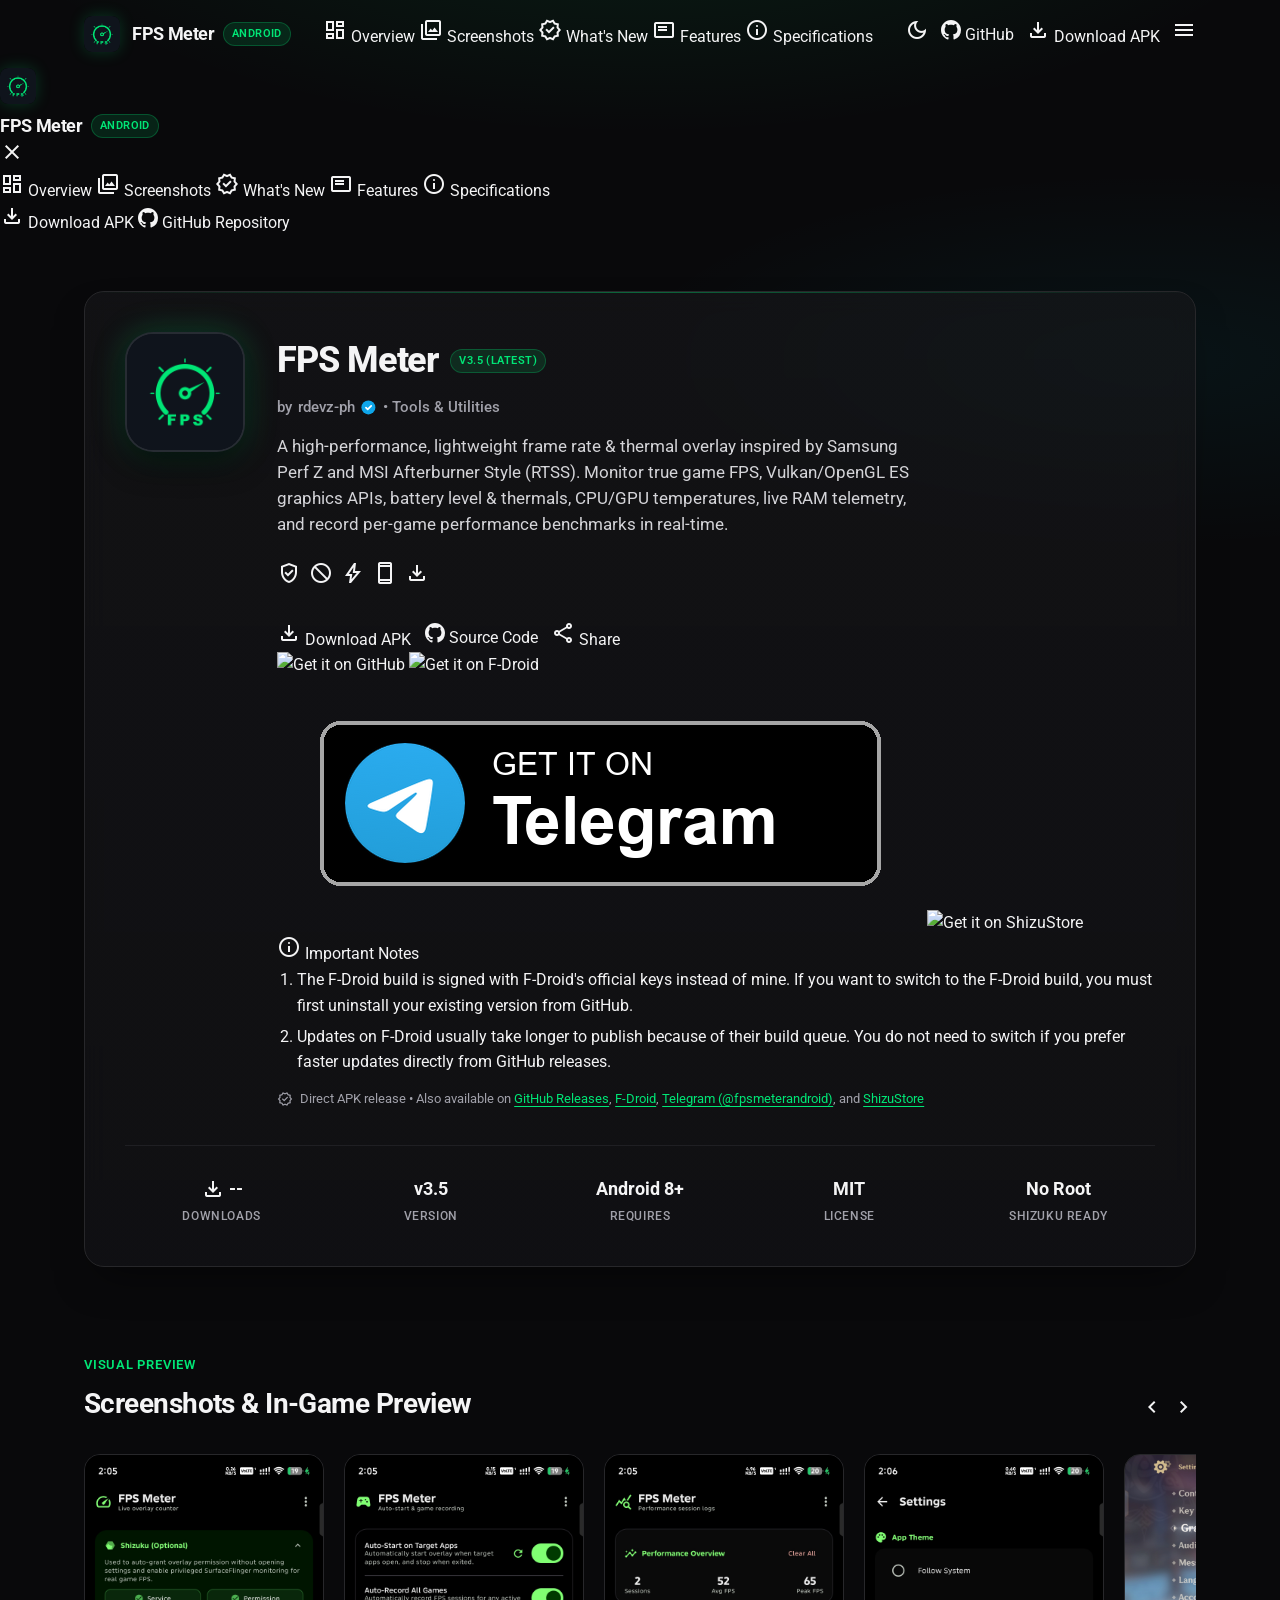
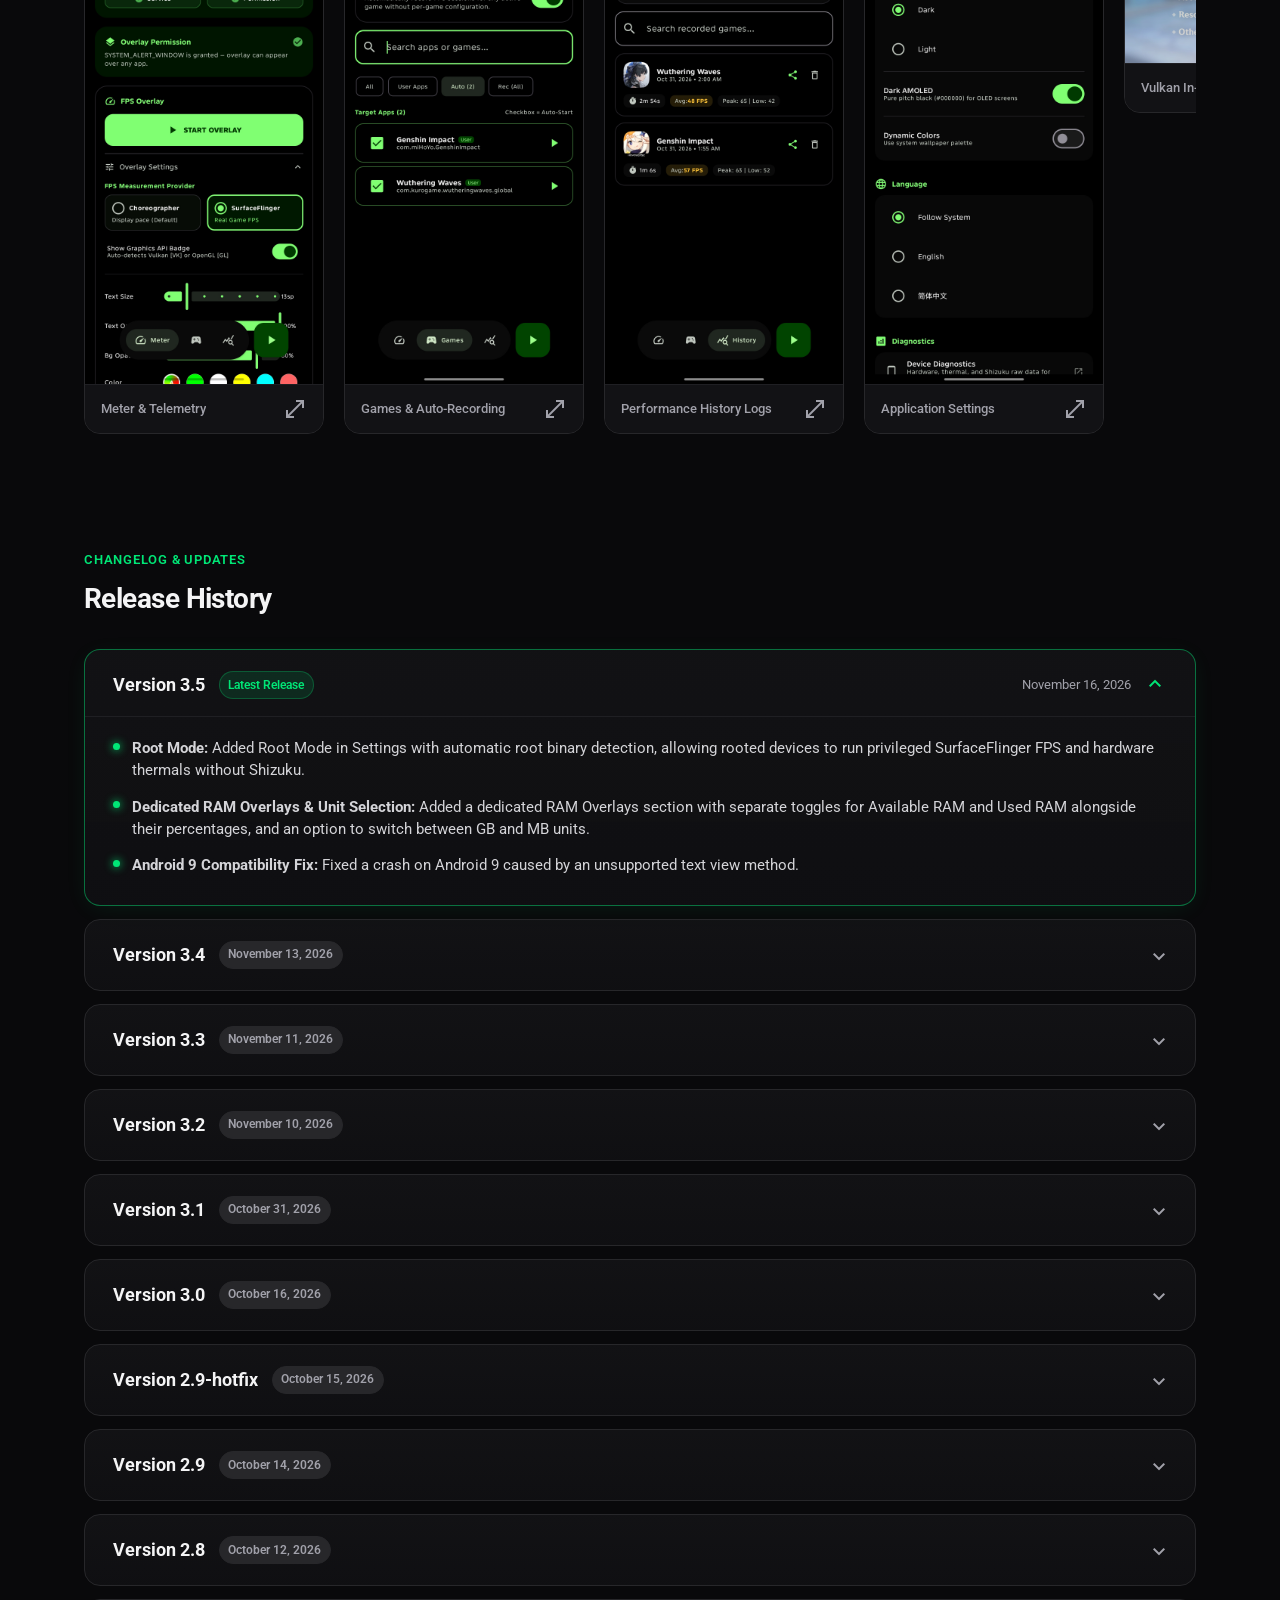
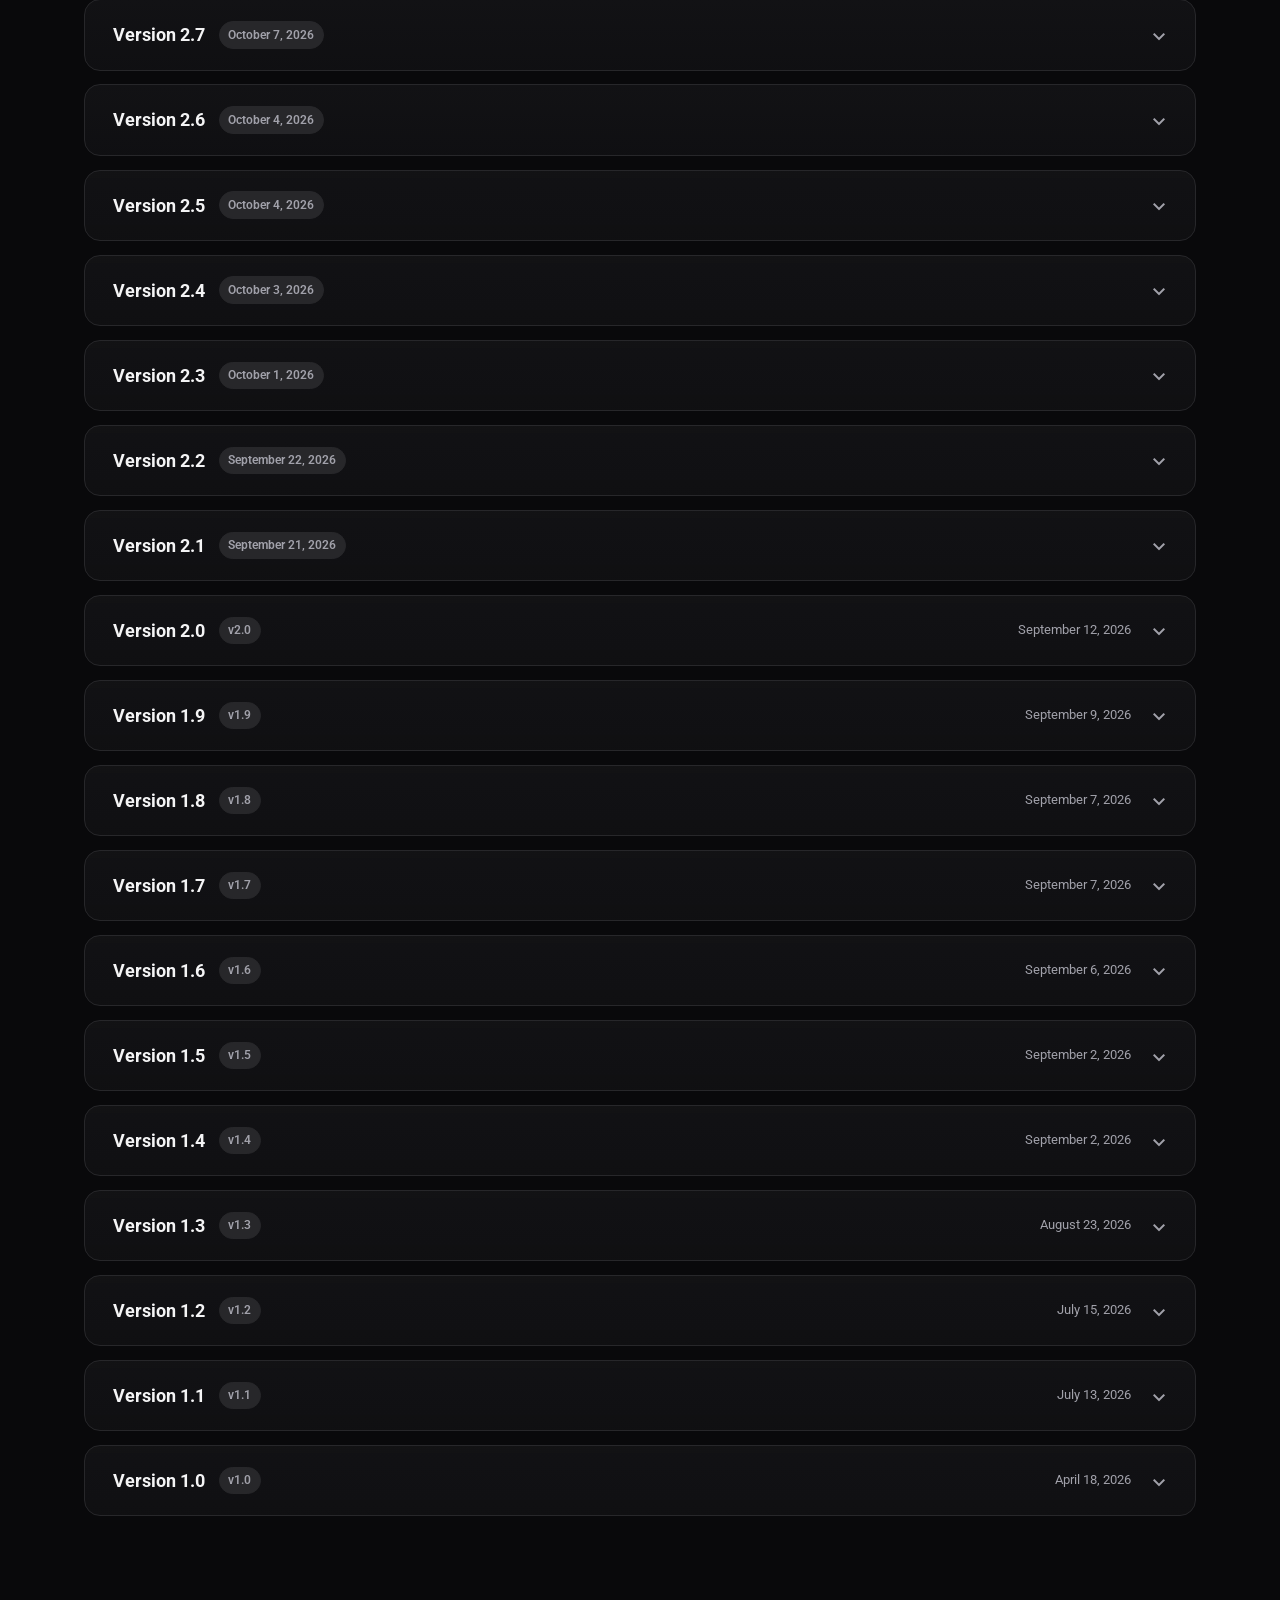
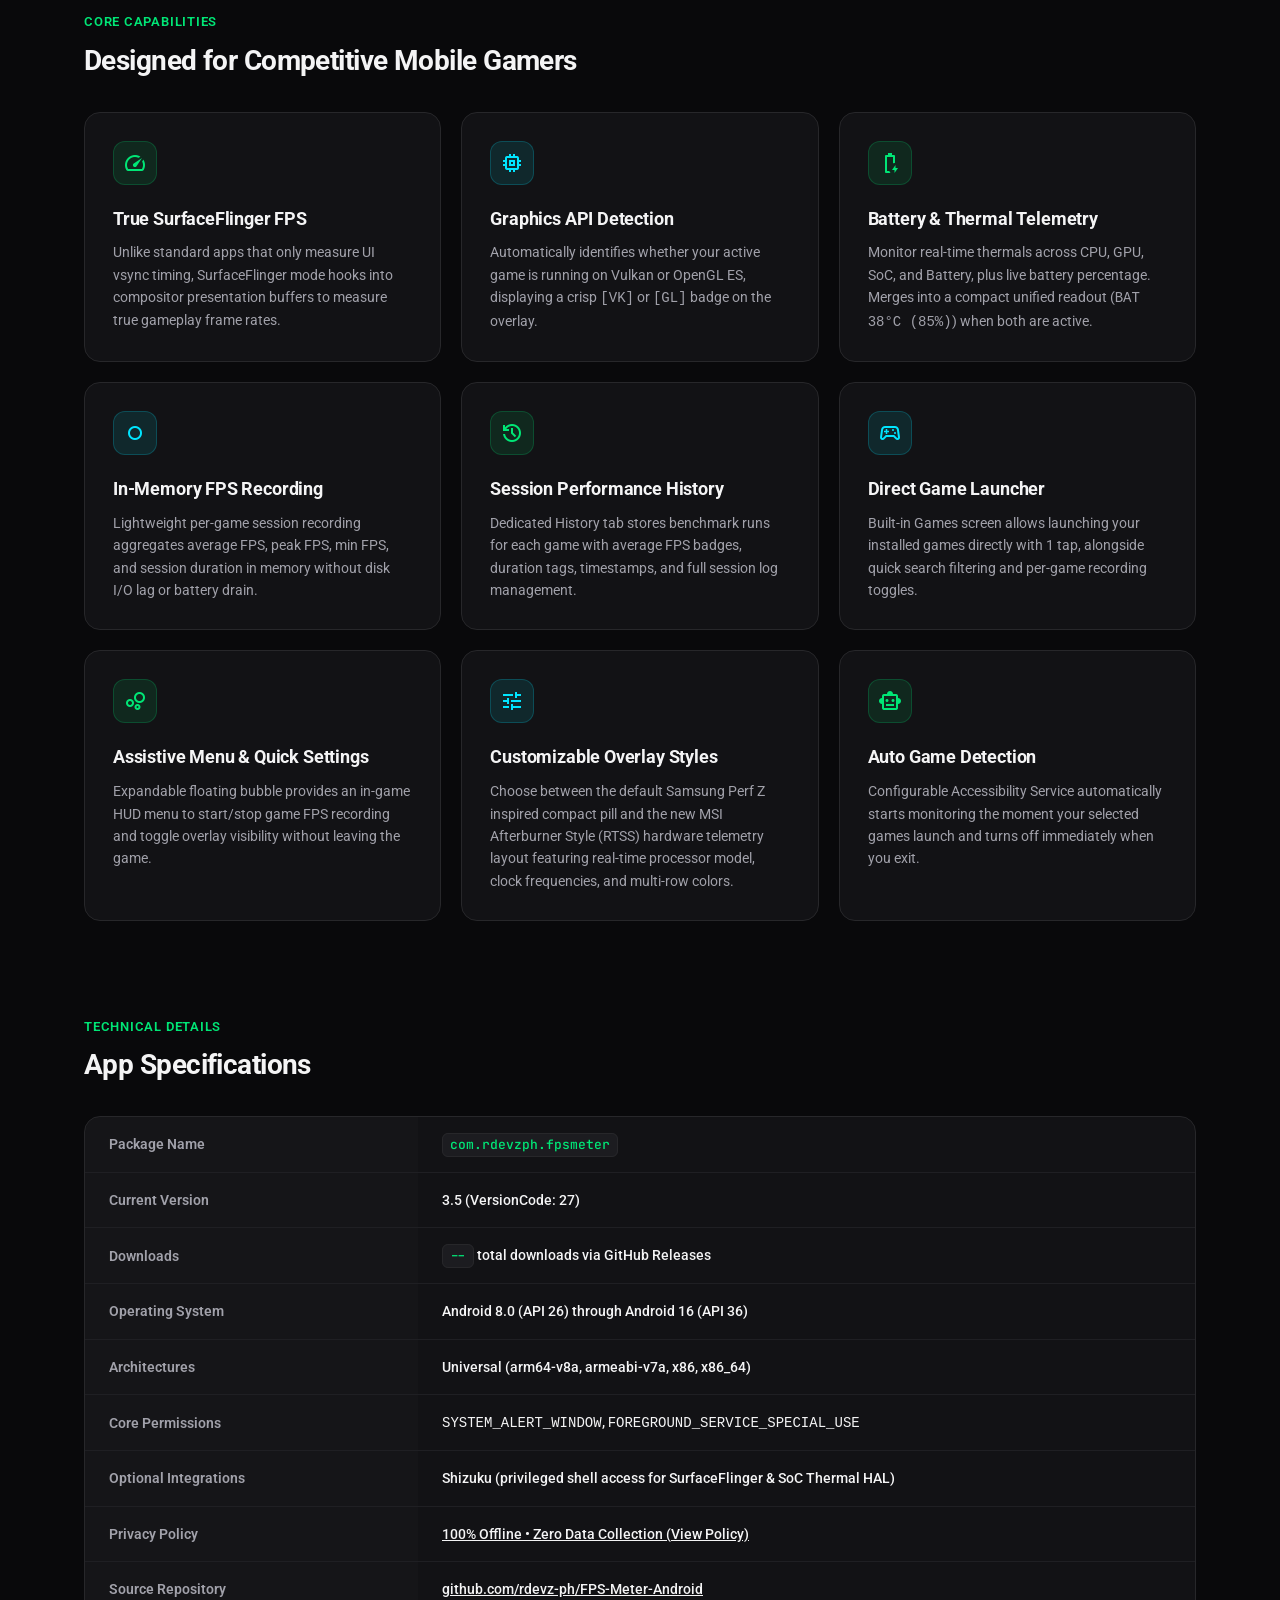
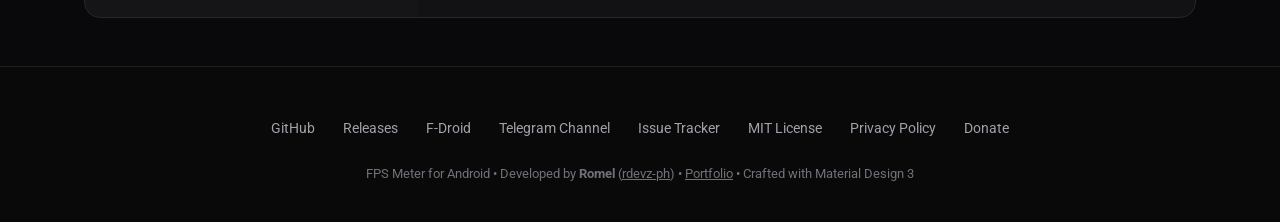
==== commit c958a552: "feat: add root mode, ram overlay options, android 9 fix, and release v3.5 [skip ci] - Add Root Mode " ====
--- a/docs/index.html
+++ b/docs/index.html
@@ -191,7 +191,7 @@
           <div class="hero-info">
             <div class="app-title-row">
               <h1 class="app-name">FPS Meter</h1>
-              <span class="brand-badge" id="hero-version-chip">v3.4 (Latest)</span>
+              <span class="brand-badge" id="hero-version-chip">v3.5 (Latest)</span>
             </div>
 
             <div class="app-developer">
@@ -310,7 +310,7 @@
           </div>
 
           <div class="stat-item">
-            <div class="stat-value" id="stat-version">v3.4</div>
+            <div class="stat-value" id="stat-version">v3.5</div>
             <div class="stat-label">Version</div>
           </div>
 
@@ -576,7 +576,7 @@
             </tr>
             <tr>
               <th>Current Version</th>
-              <td><span id="table-version">3.4</span> (VersionCode: <span id="table-version-code">26</span>)</td>
+              <td><span id="table-version">3.5</span> (VersionCode: <span id="table-version-code">27</span>)</td>
             </tr>
             <tr>
               <th>Downloads</th>
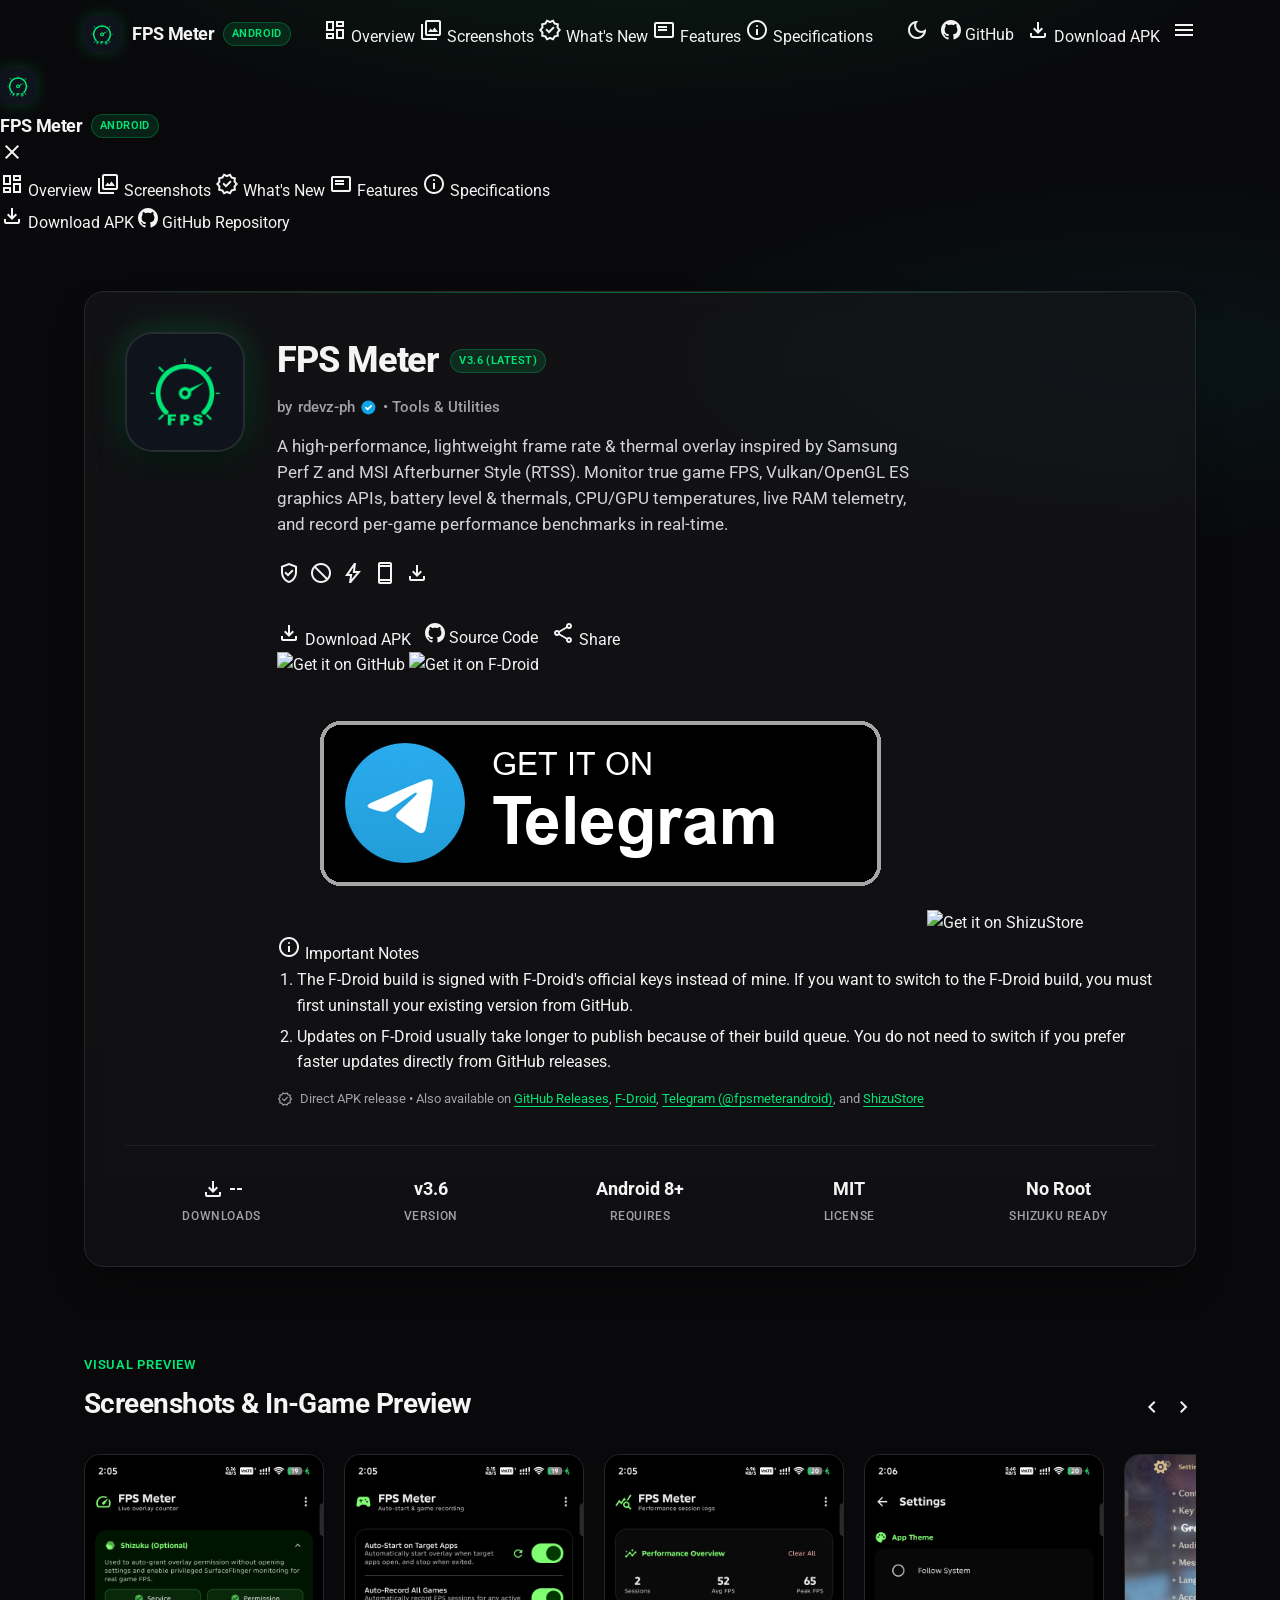
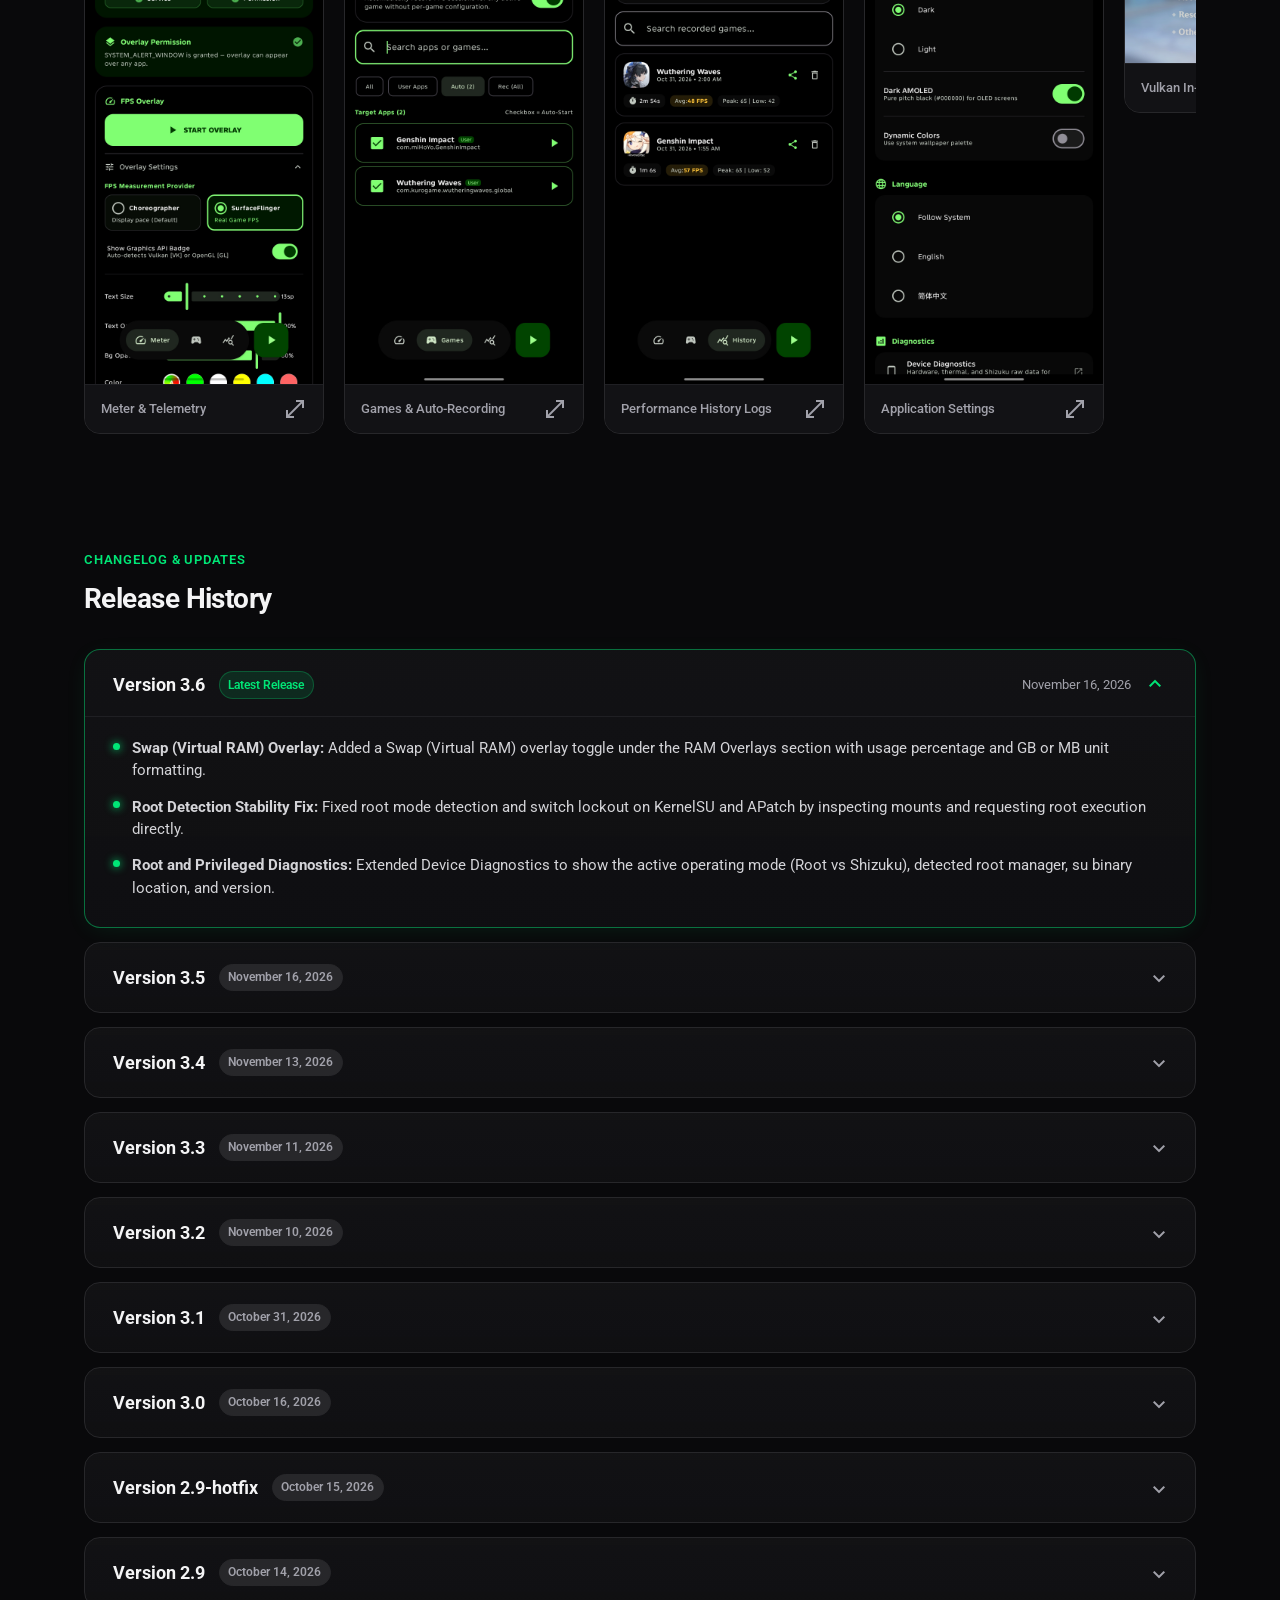
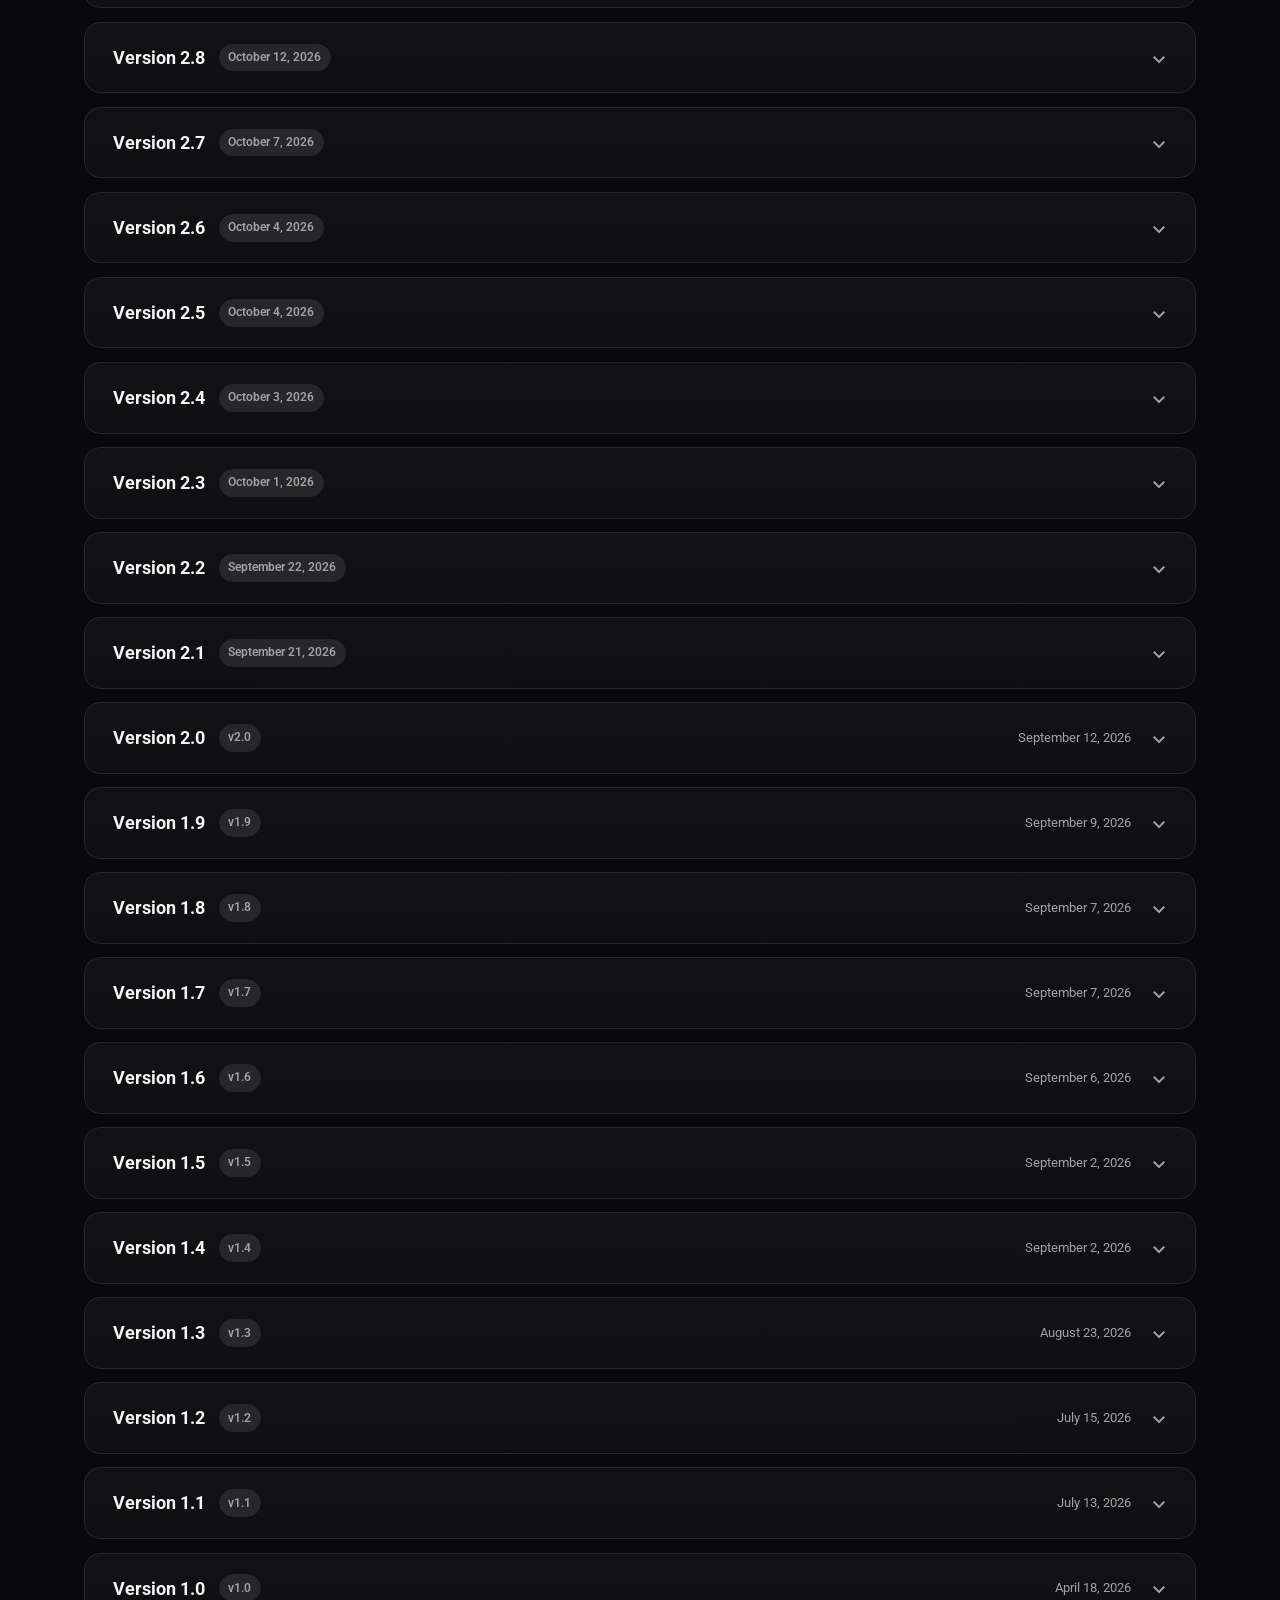
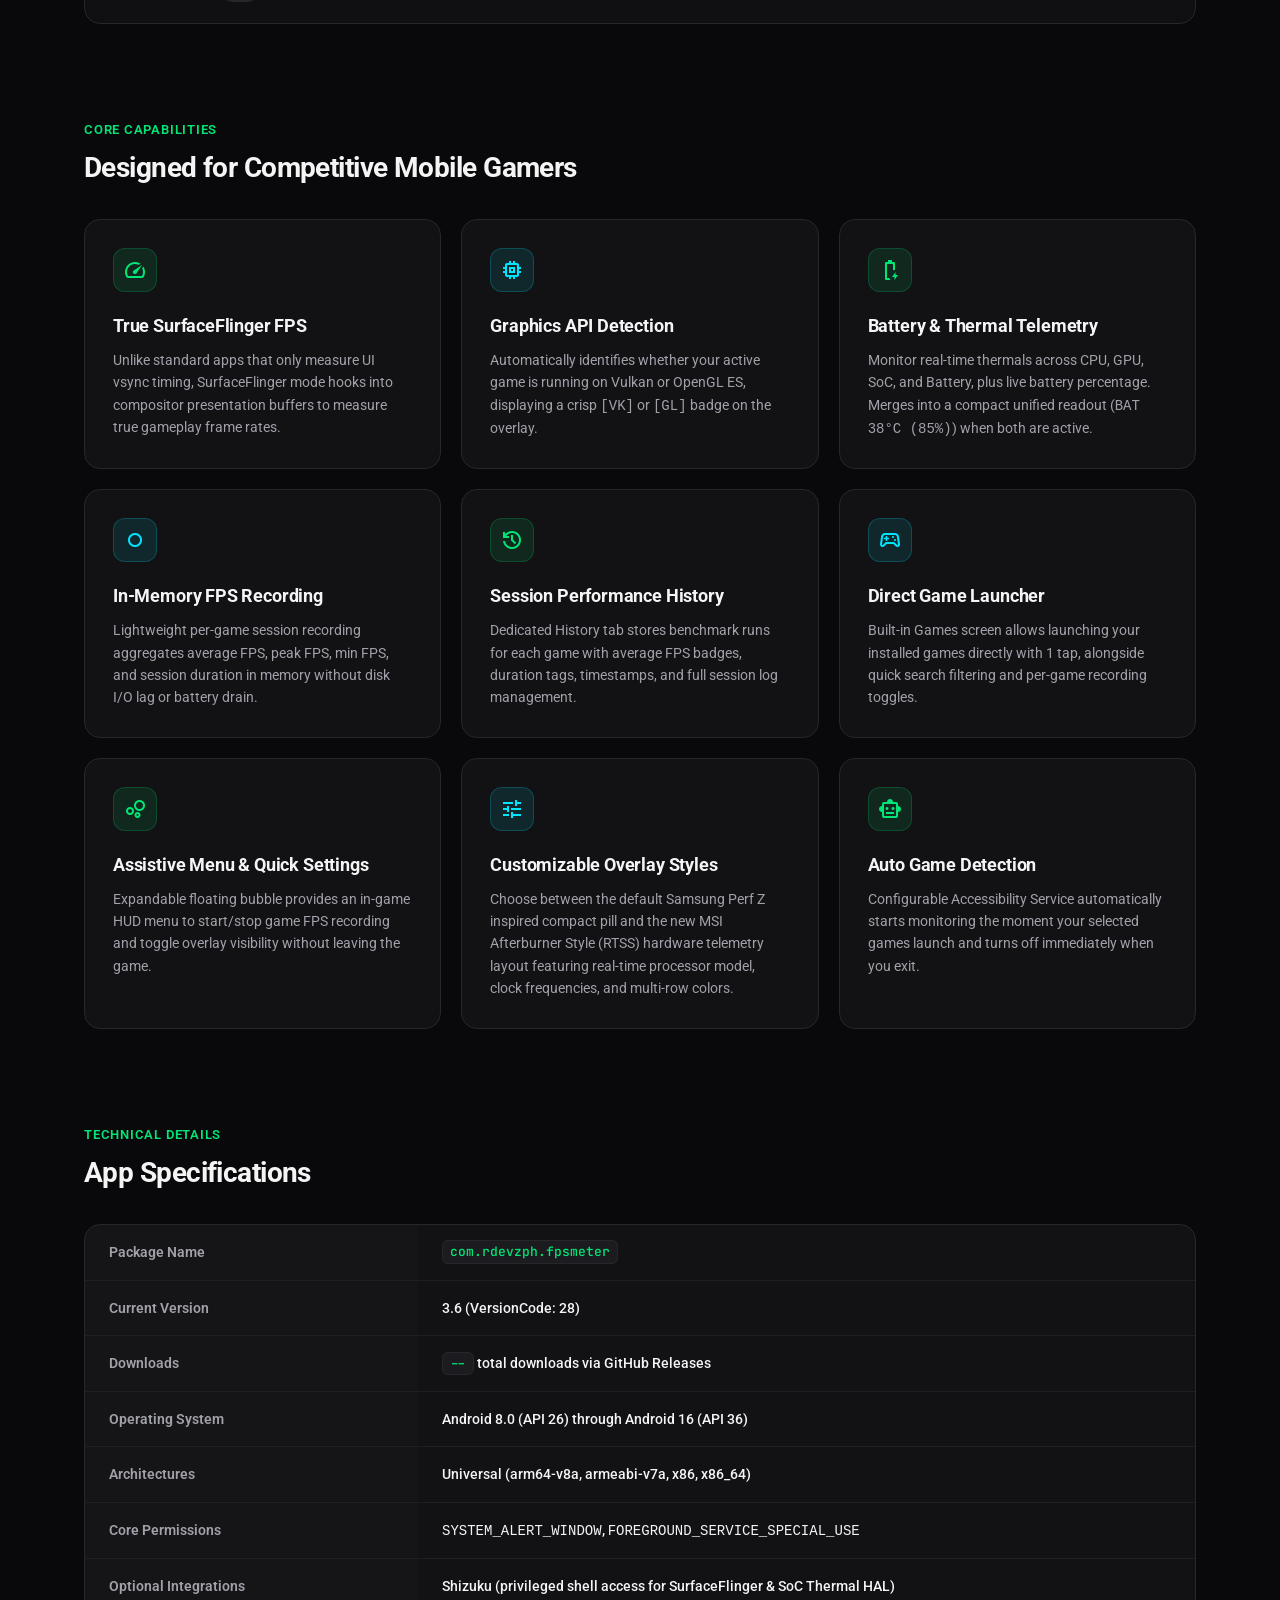
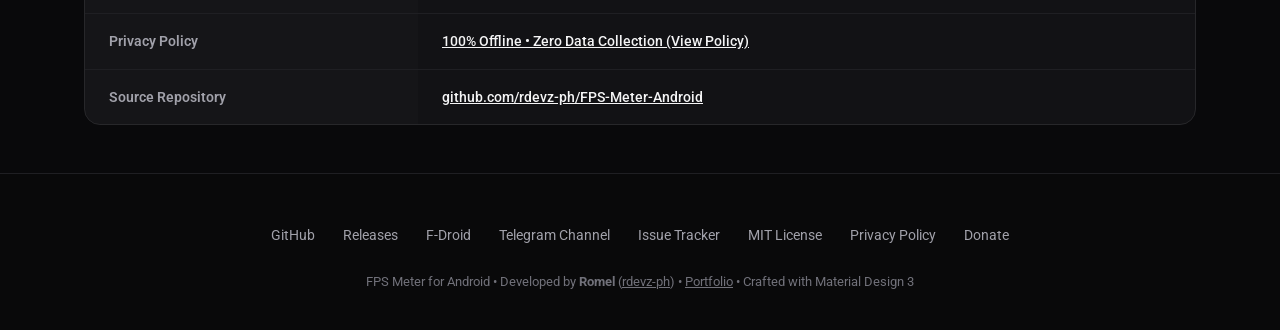
==== commit c35dafee: "feat: add swap overlay, root diagnostics, and release v3.6 [skip ci] - Add Swap (Virtual RAM) toggle" ====
--- a/docs/index.html
+++ b/docs/index.html
@@ -191,7 +191,7 @@
           <div class="hero-info">
             <div class="app-title-row">
               <h1 class="app-name">FPS Meter</h1>
-              <span class="brand-badge" id="hero-version-chip">v3.5 (Latest)</span>
+              <span class="brand-badge" id="hero-version-chip">v3.6 (Latest)</span>
             </div>
 
             <div class="app-developer">
@@ -310,7 +310,7 @@
           </div>
 
           <div class="stat-item">
-            <div class="stat-value" id="stat-version">v3.5</div>
+            <div class="stat-value" id="stat-version">v3.6</div>
             <div class="stat-label">Version</div>
           </div>
 
@@ -576,7 +576,7 @@
             </tr>
             <tr>
               <th>Current Version</th>
-              <td><span id="table-version">3.5</span> (VersionCode: <span id="table-version-code">27</span>)</td>
+              <td><span id="table-version">3.6</span> (VersionCode: <span id="table-version-code">28</span>)</td>
             </tr>
             <tr>
               <th>Downloads</th>
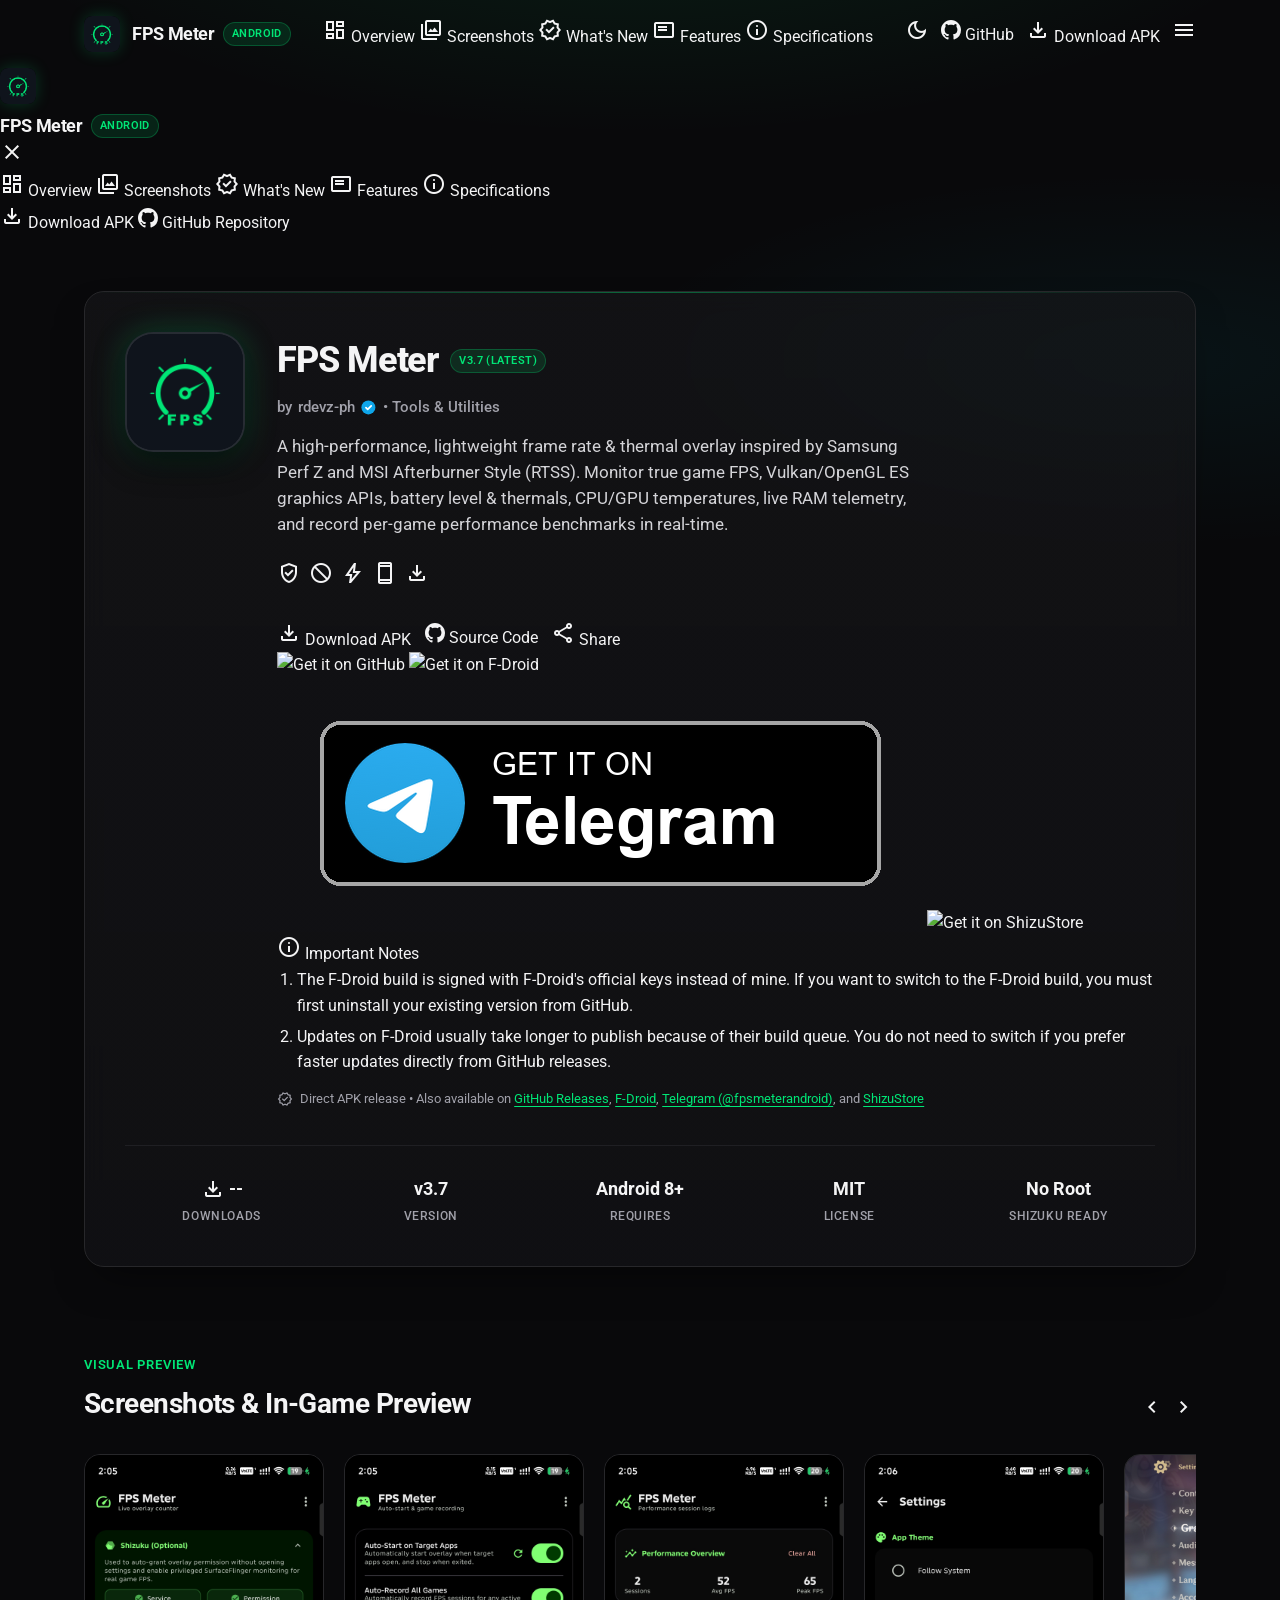
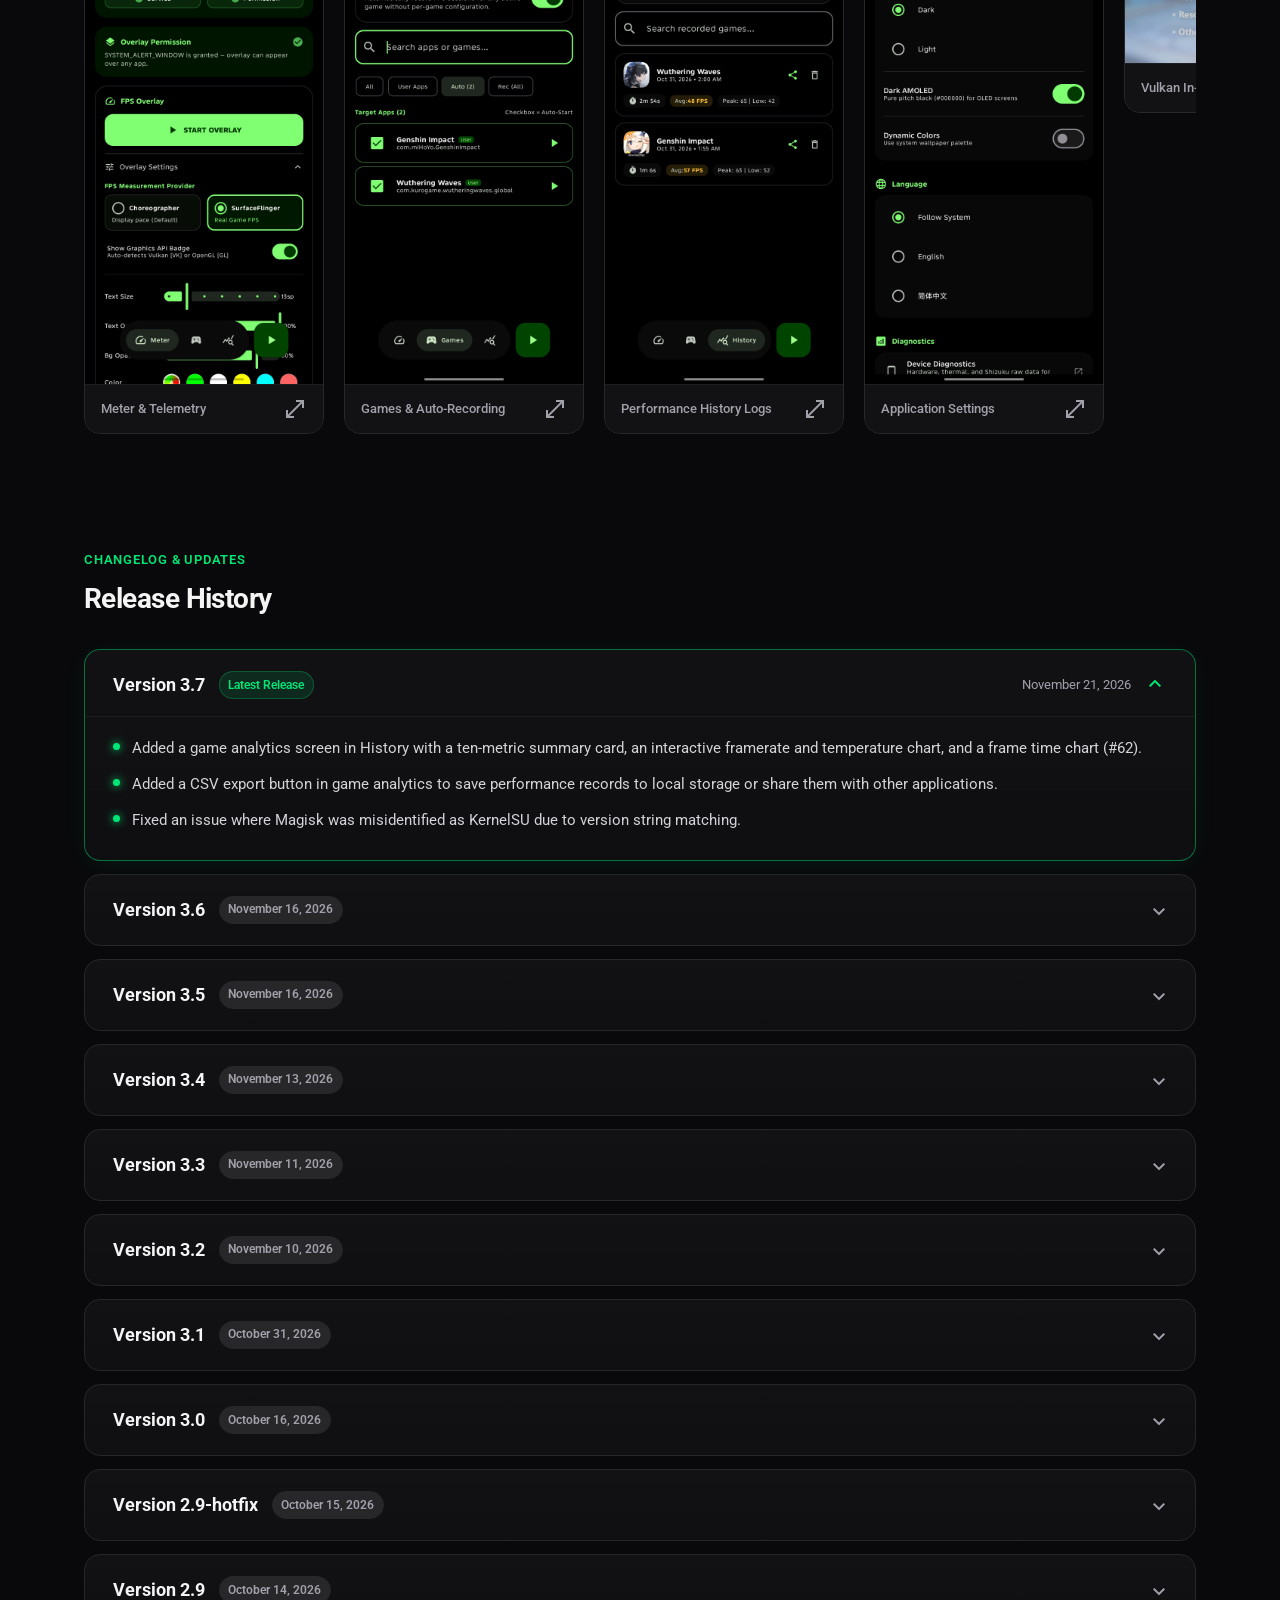
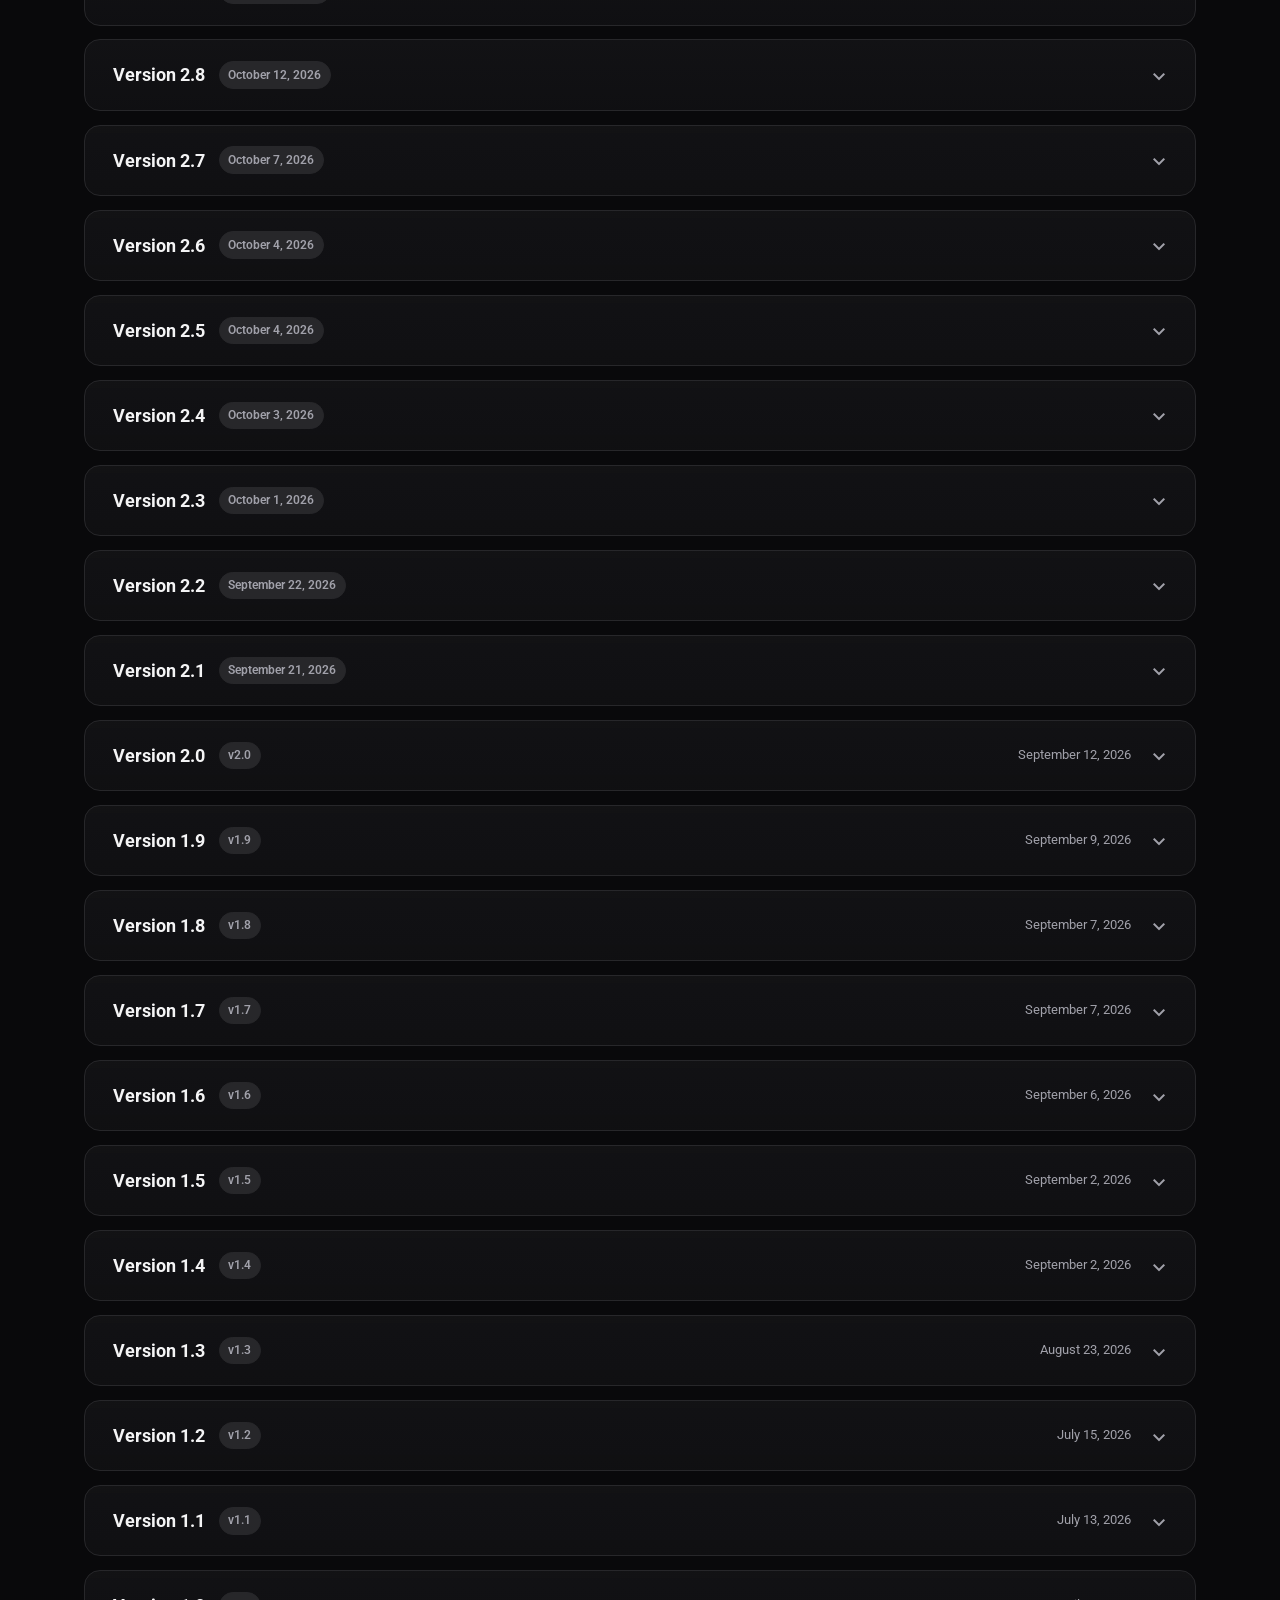
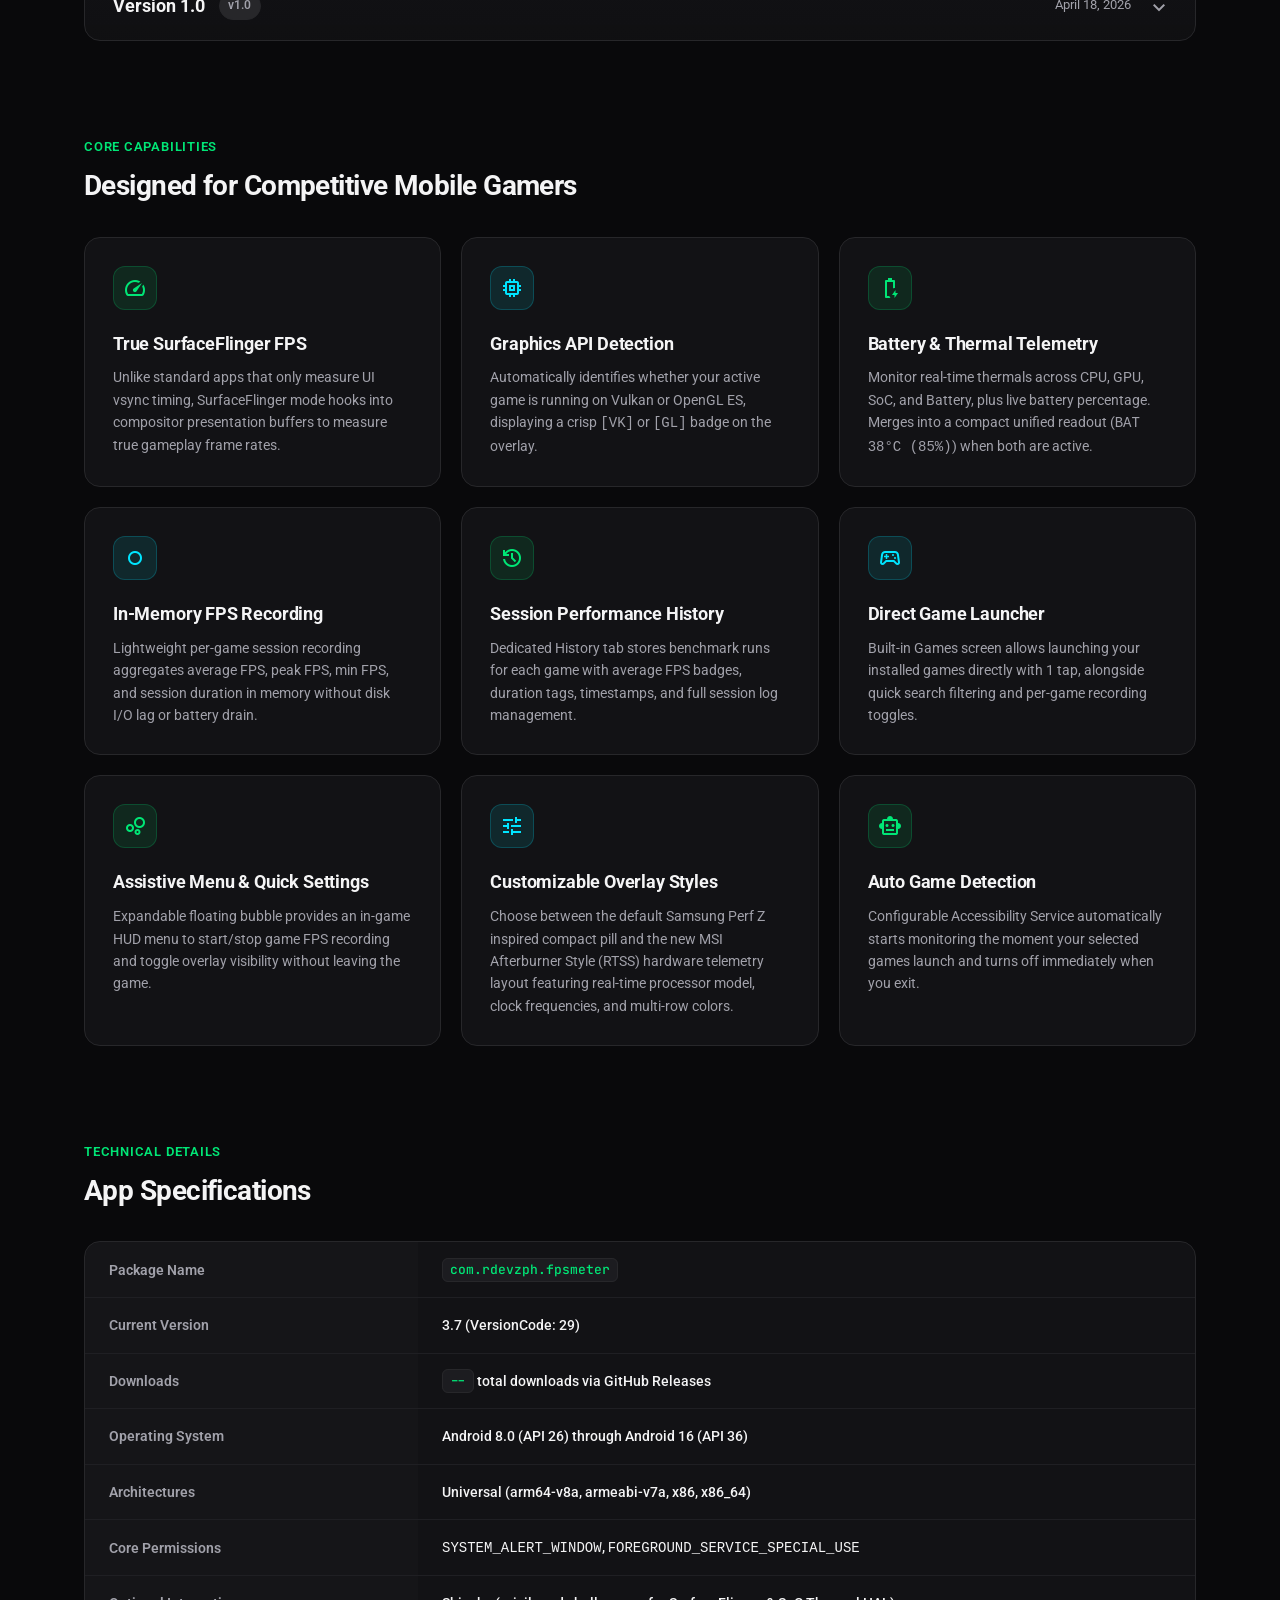
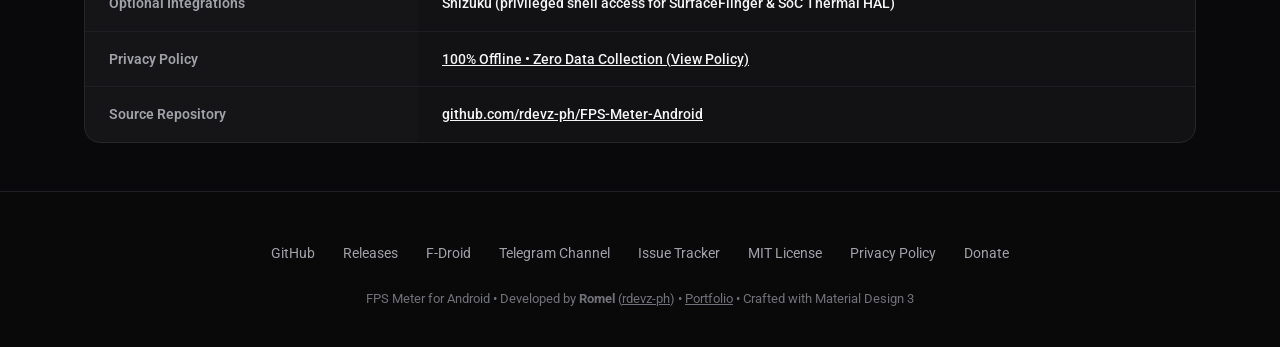
==== commit ca3d367b: "feat: add game analytics, csv export, and release v3.7 [skip ci] - Add dedicated game analytics scre" ====
--- a/docs/index.html
+++ b/docs/index.html
@@ -191,7 +191,7 @@
           <div class="hero-info">
             <div class="app-title-row">
               <h1 class="app-name">FPS Meter</h1>
-              <span class="brand-badge" id="hero-version-chip">v3.6 (Latest)</span>
+              <span class="brand-badge" id="hero-version-chip">v3.7 (Latest)</span>
             </div>
 
             <div class="app-developer">
@@ -310,7 +310,7 @@
           </div>
 
           <div class="stat-item">
-            <div class="stat-value" id="stat-version">v3.6</div>
+            <div class="stat-value" id="stat-version">v3.7</div>
             <div class="stat-label">Version</div>
           </div>
 
@@ -576,7 +576,7 @@
             </tr>
             <tr>
               <th>Current Version</th>
-              <td><span id="table-version">3.6</span> (VersionCode: <span id="table-version-code">28</span>)</td>
+              <td><span id="table-version">3.7</span> (VersionCode: <span id="table-version-code">29</span>)</td>
             </tr>
             <tr>
               <th>Downloads</th>
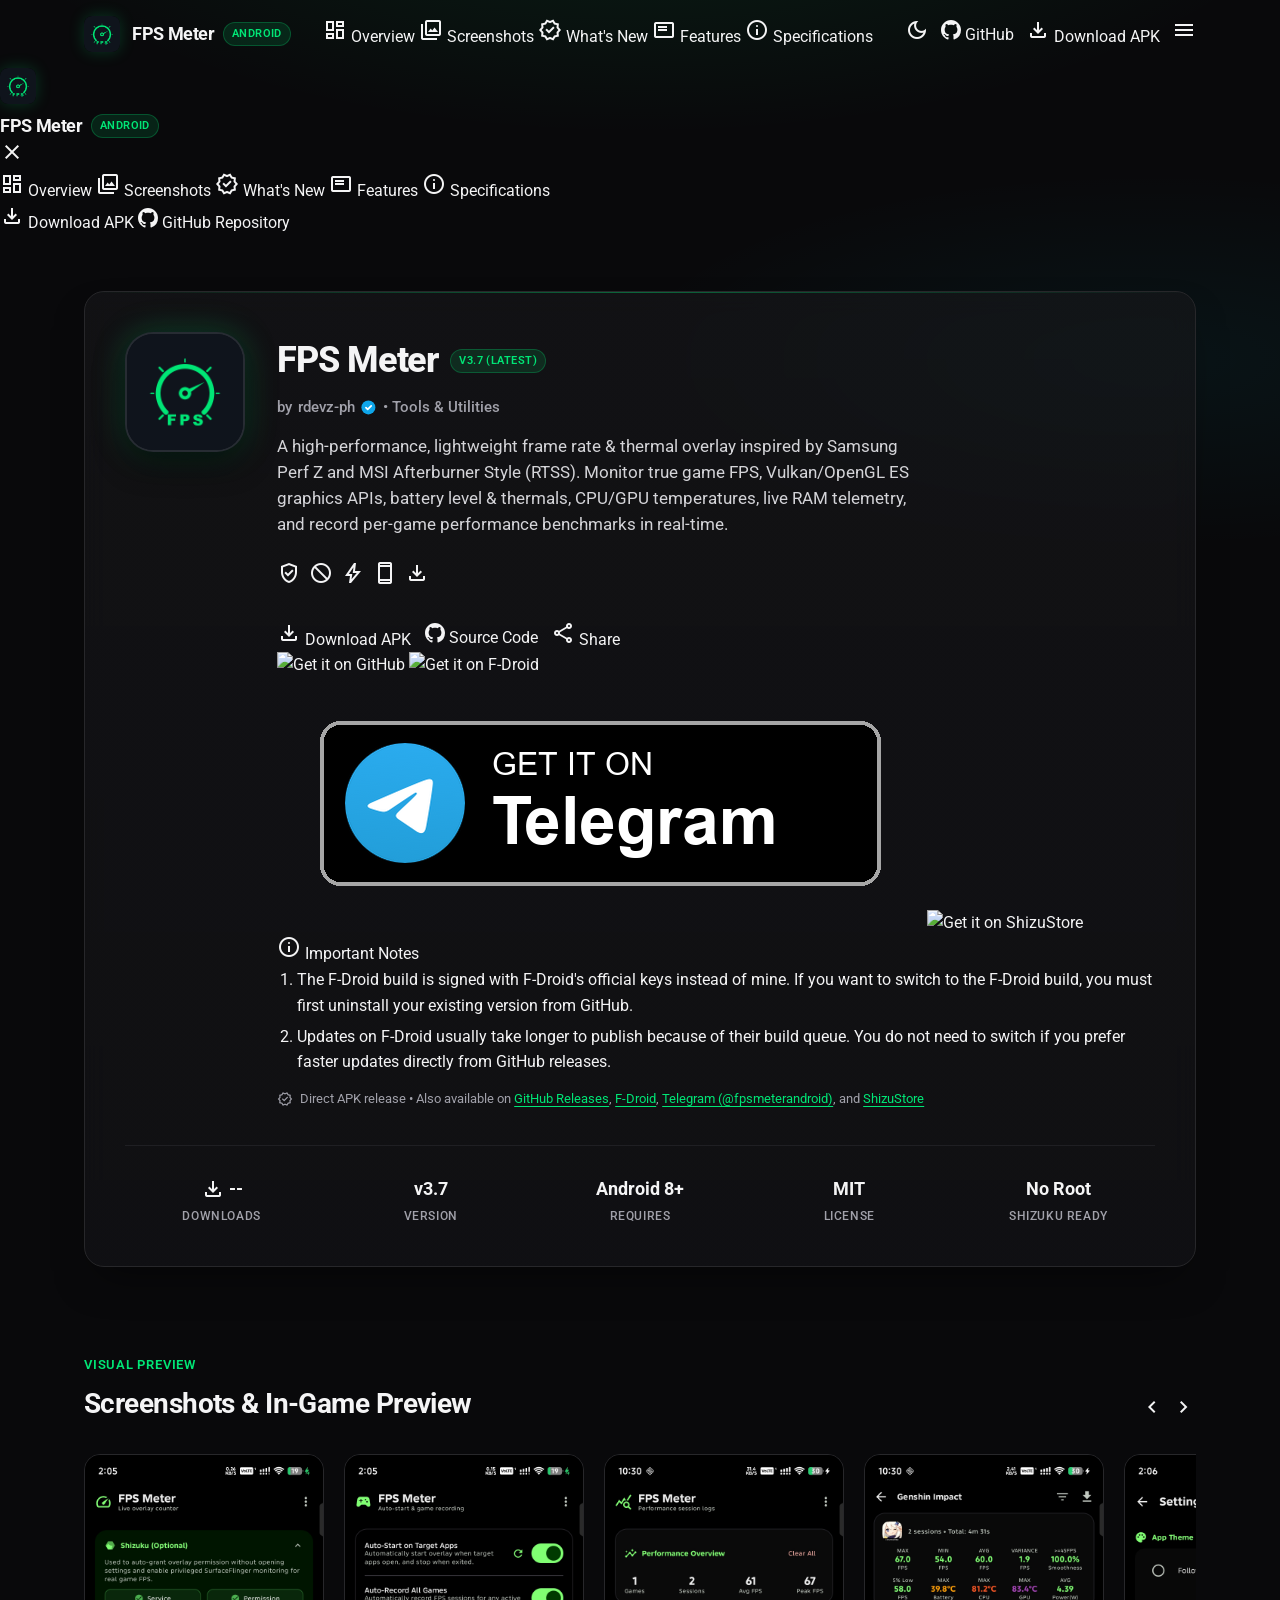
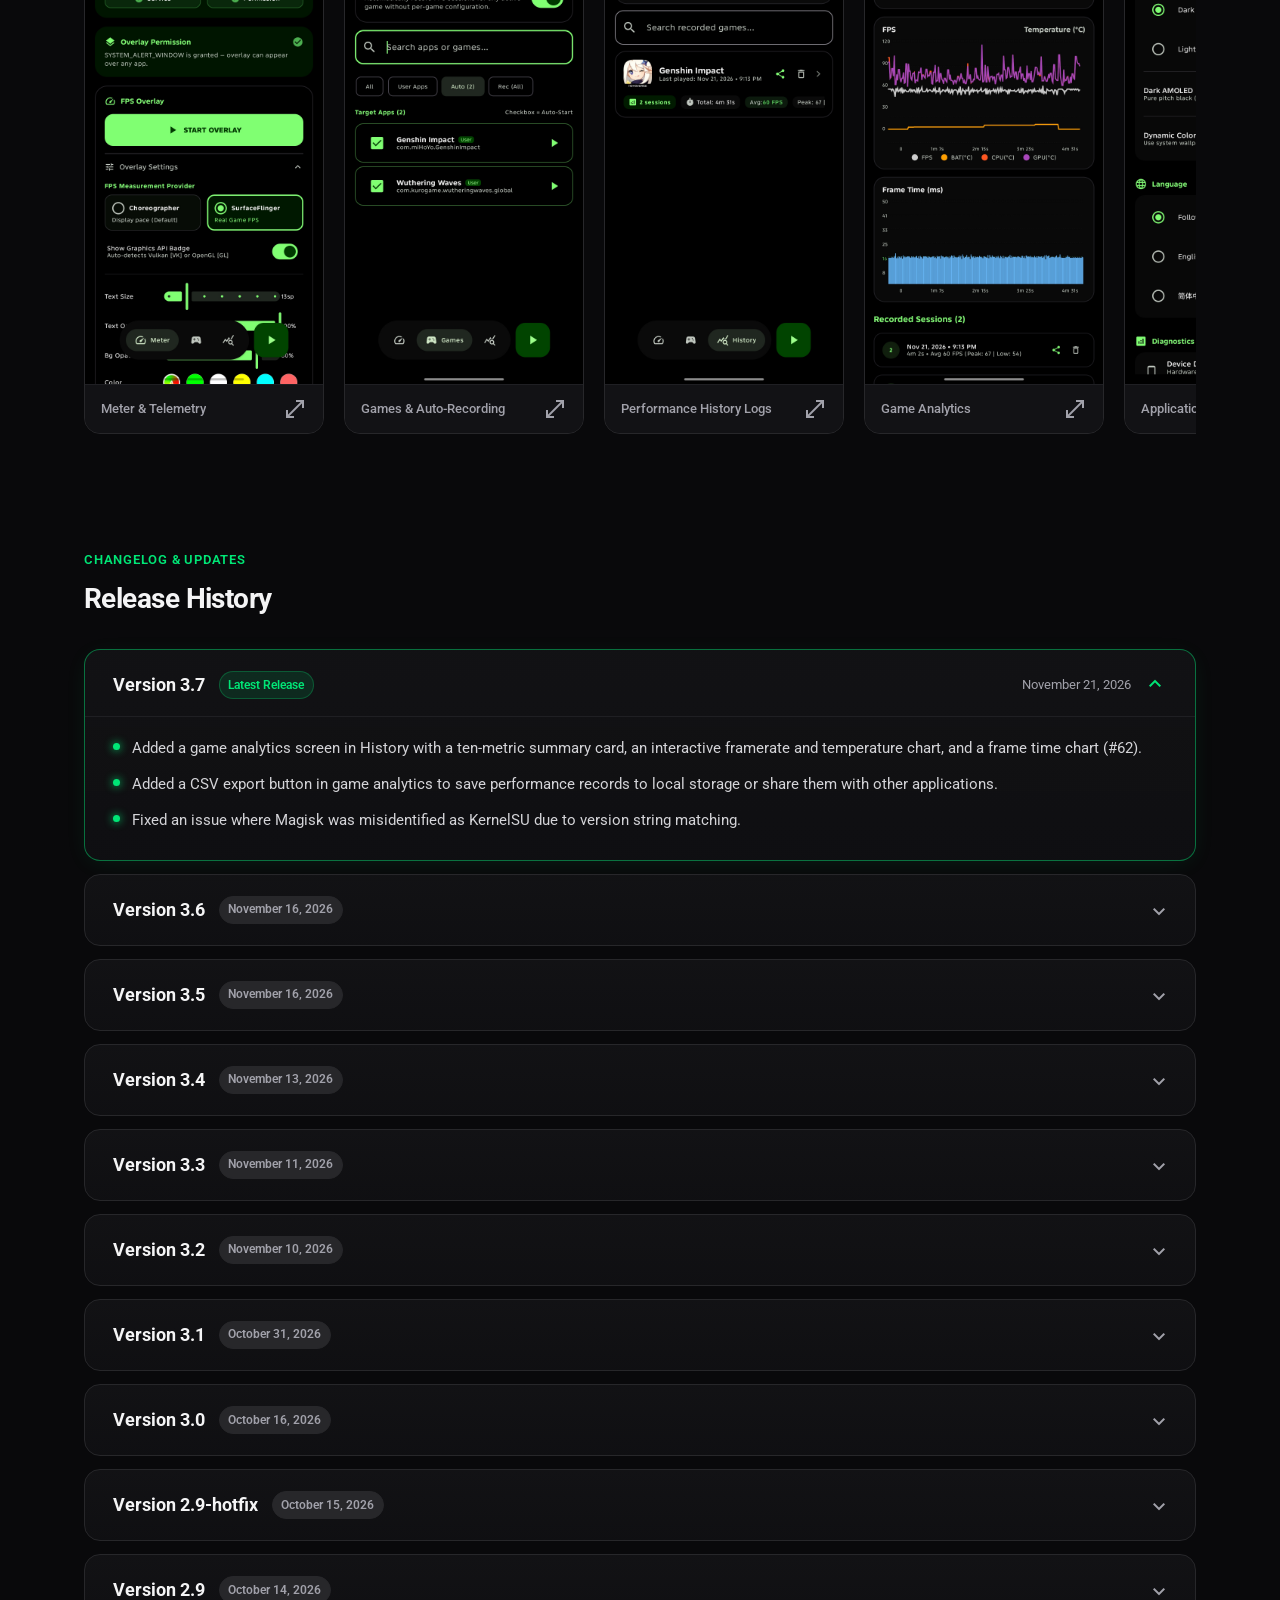
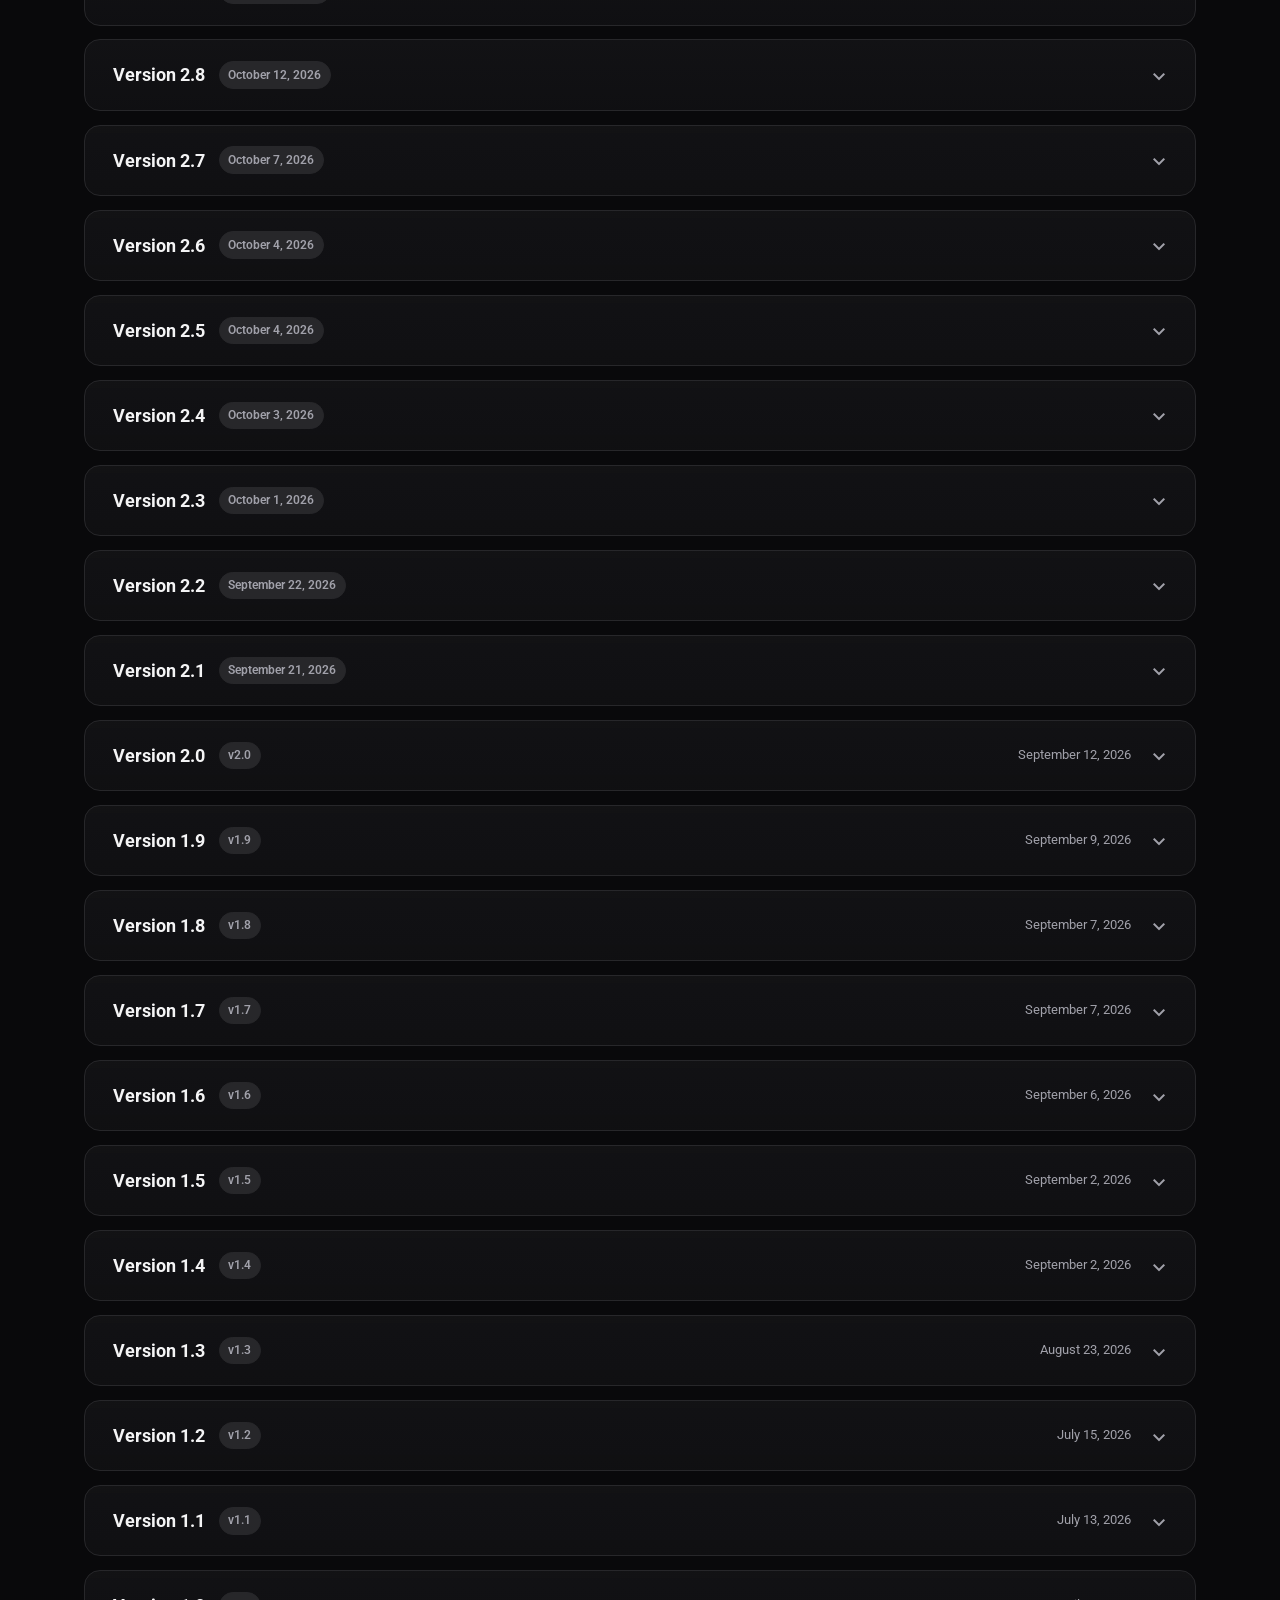
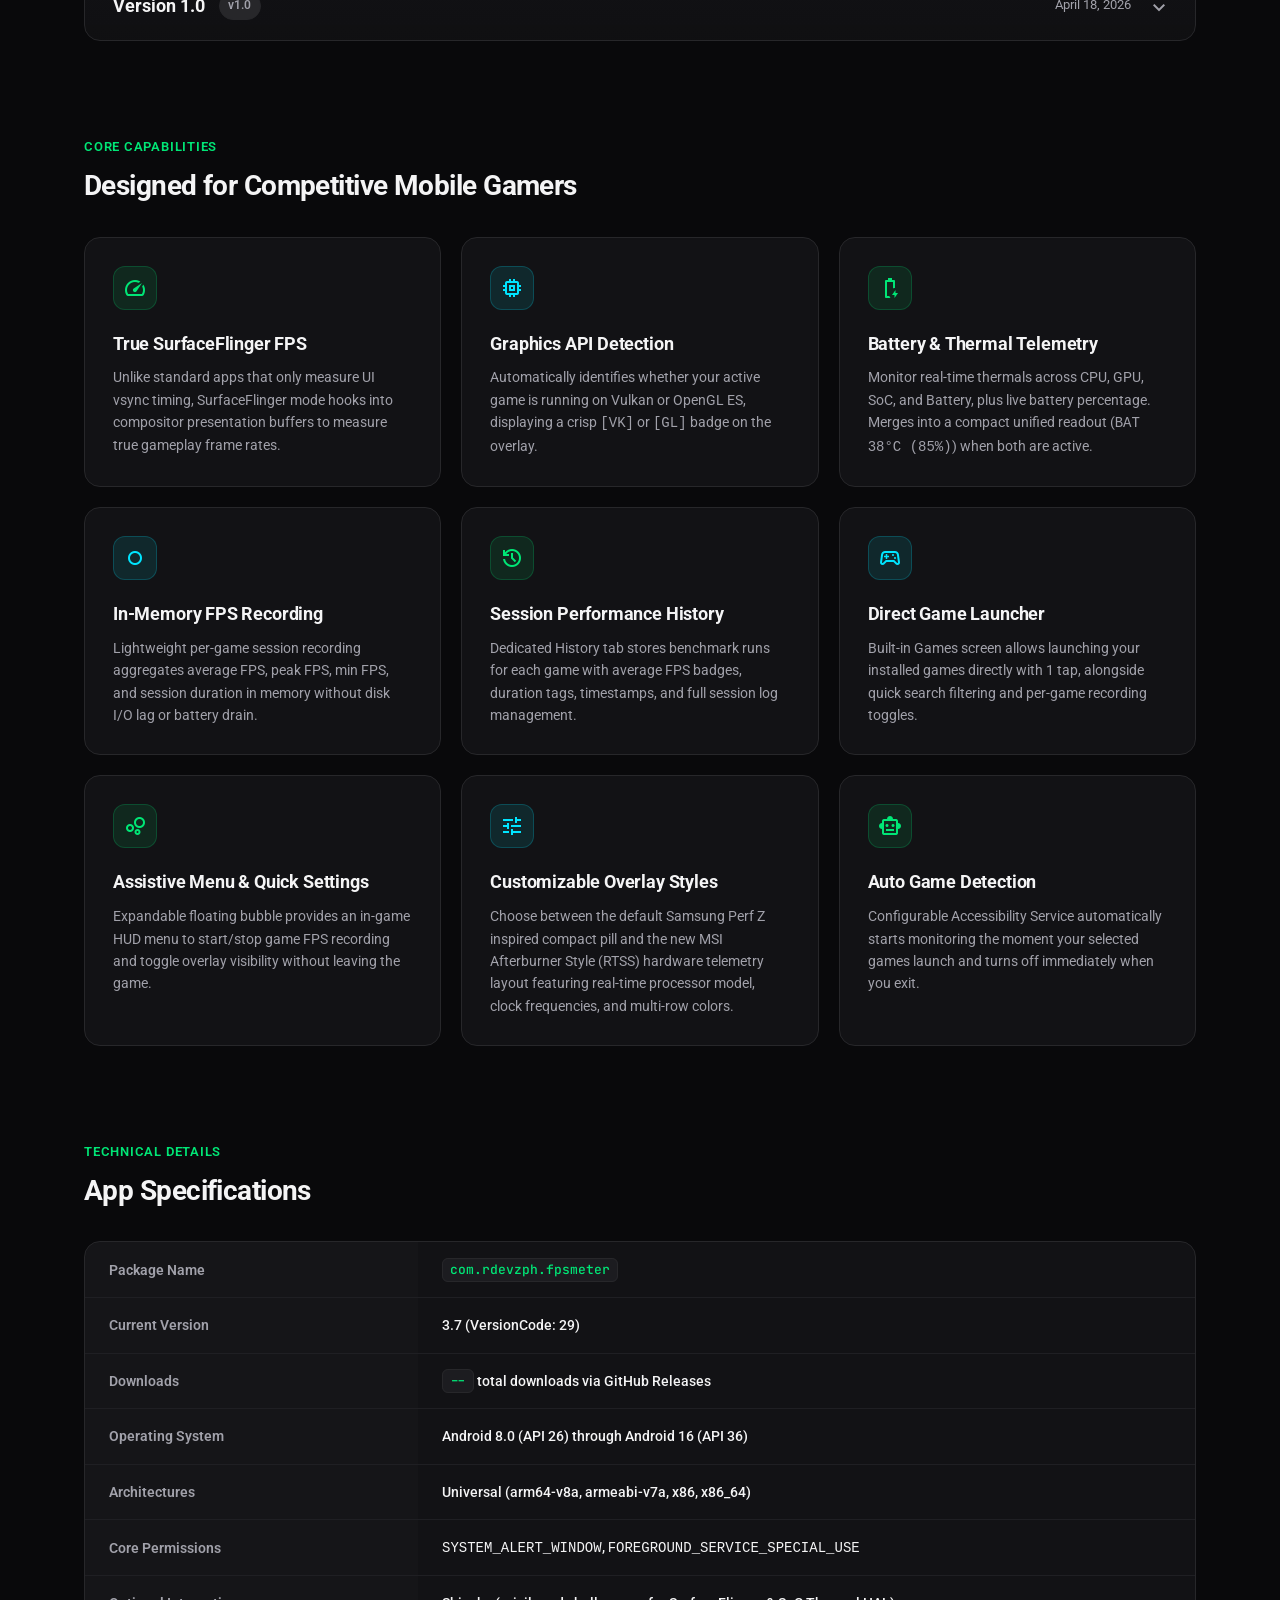
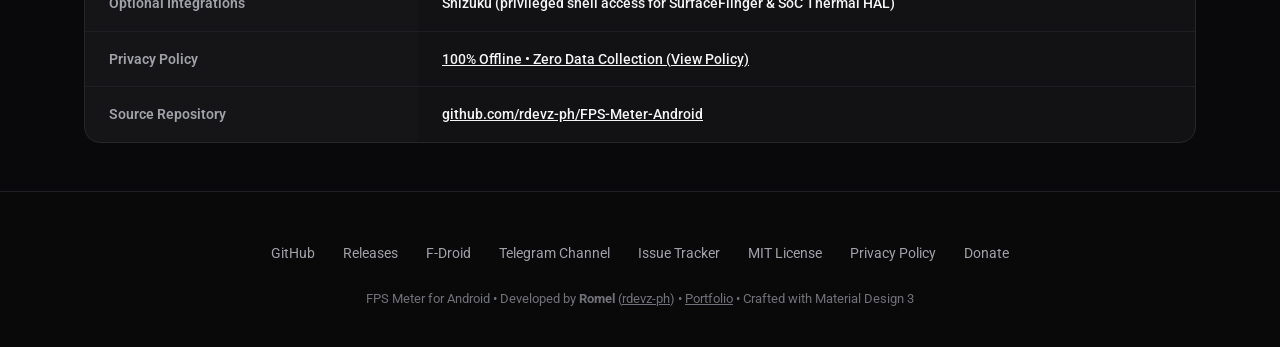
==== commit 3b385add: "docs: update app screenshots" ====
--- a/docs/index.html
+++ b/docs/index.html
@@ -380,6 +380,17 @@
             loading="lazy">
           <div class="screenshot-caption">
             <span>Performance History Logs</span>
+            <span class="material-symbols-outlined">open_in_full</span>
+          </div>
+        </div>
+
+        <!-- Screenshot 3.7: Game Analytics -->
+        <div class="screenshot-card" data-src="assets/Screenshot_analytics.jpg"
+          data-caption="Game Performance Analytics with Framerate & Thermal Curves, Frame Times, and 10-Metric Summary Card">
+          <img src="assets/Screenshot_analytics.jpg" alt="Game Performance Analytics" class="screenshot-img"
+            loading="lazy">
+          <div class="screenshot-caption">
+            <span>Game Analytics</span>
             <span class="material-symbols-outlined">open_in_full</span>
           </div>
         </div>
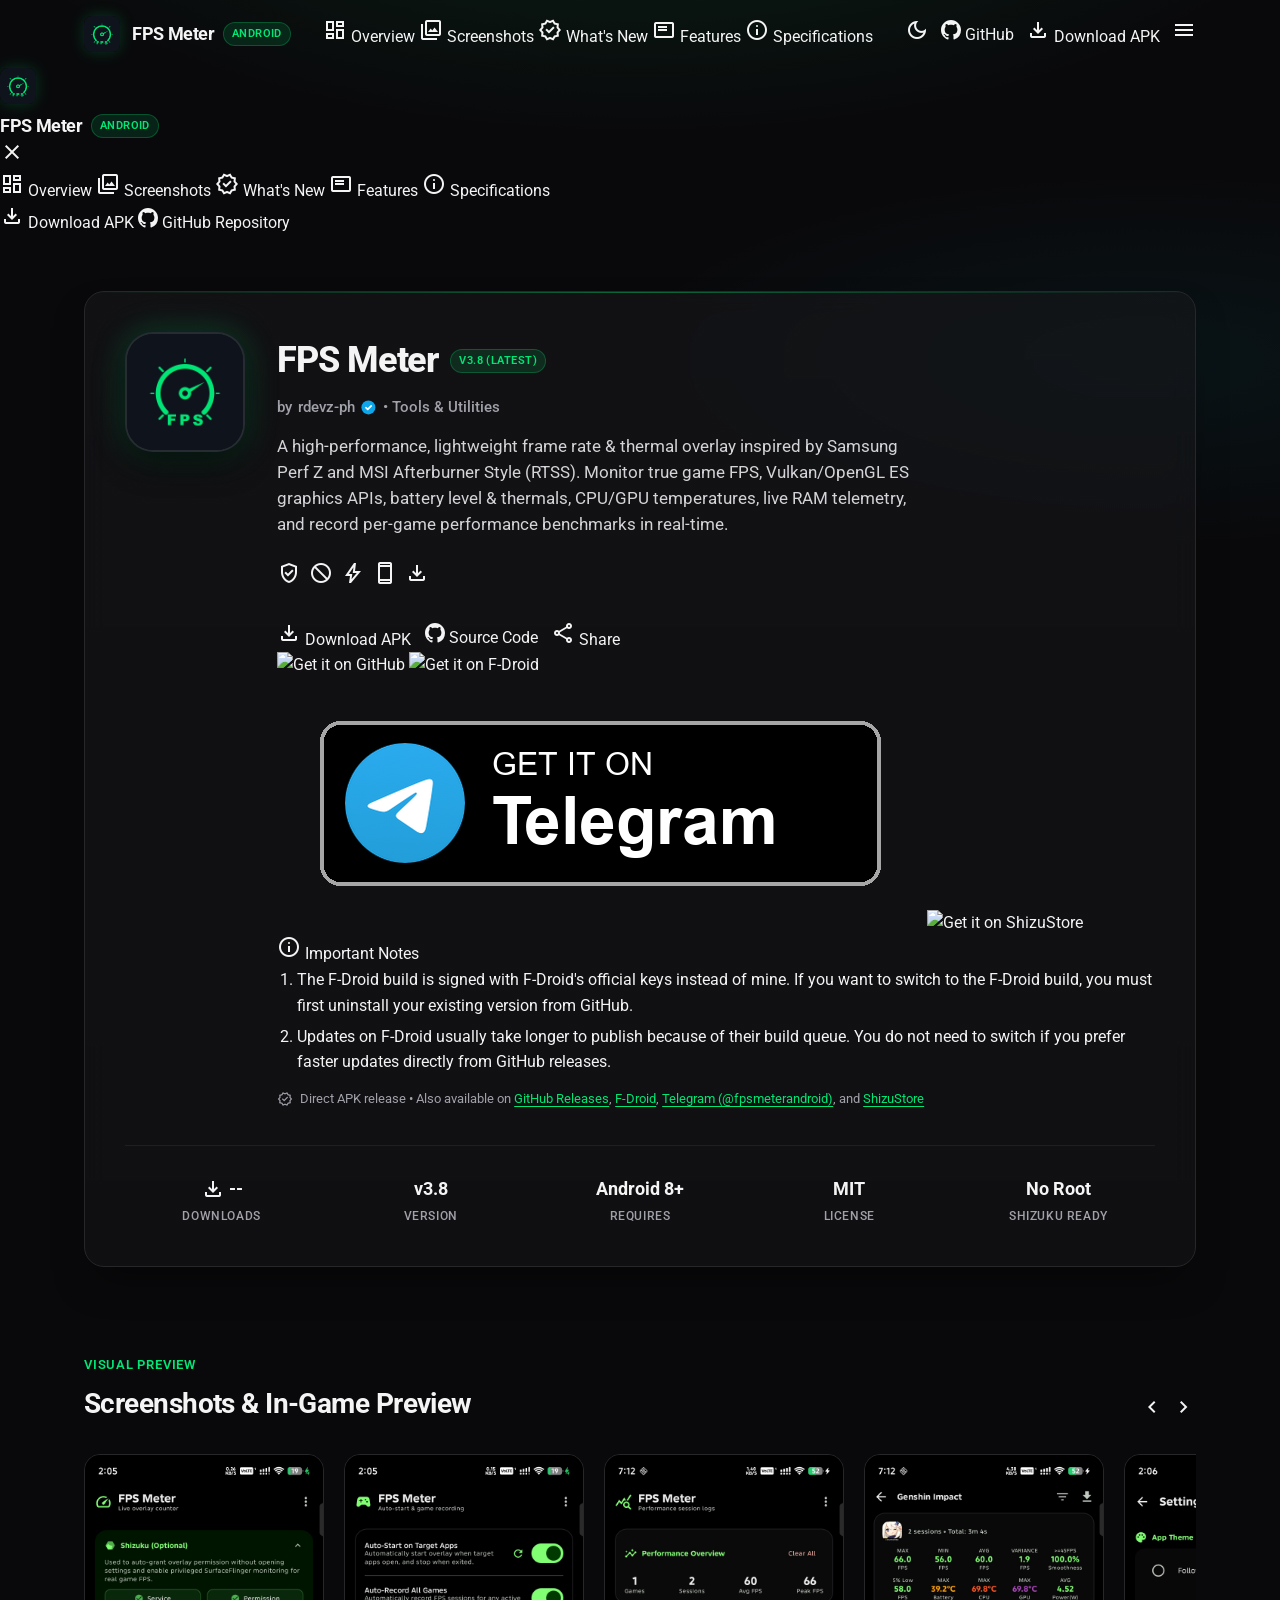
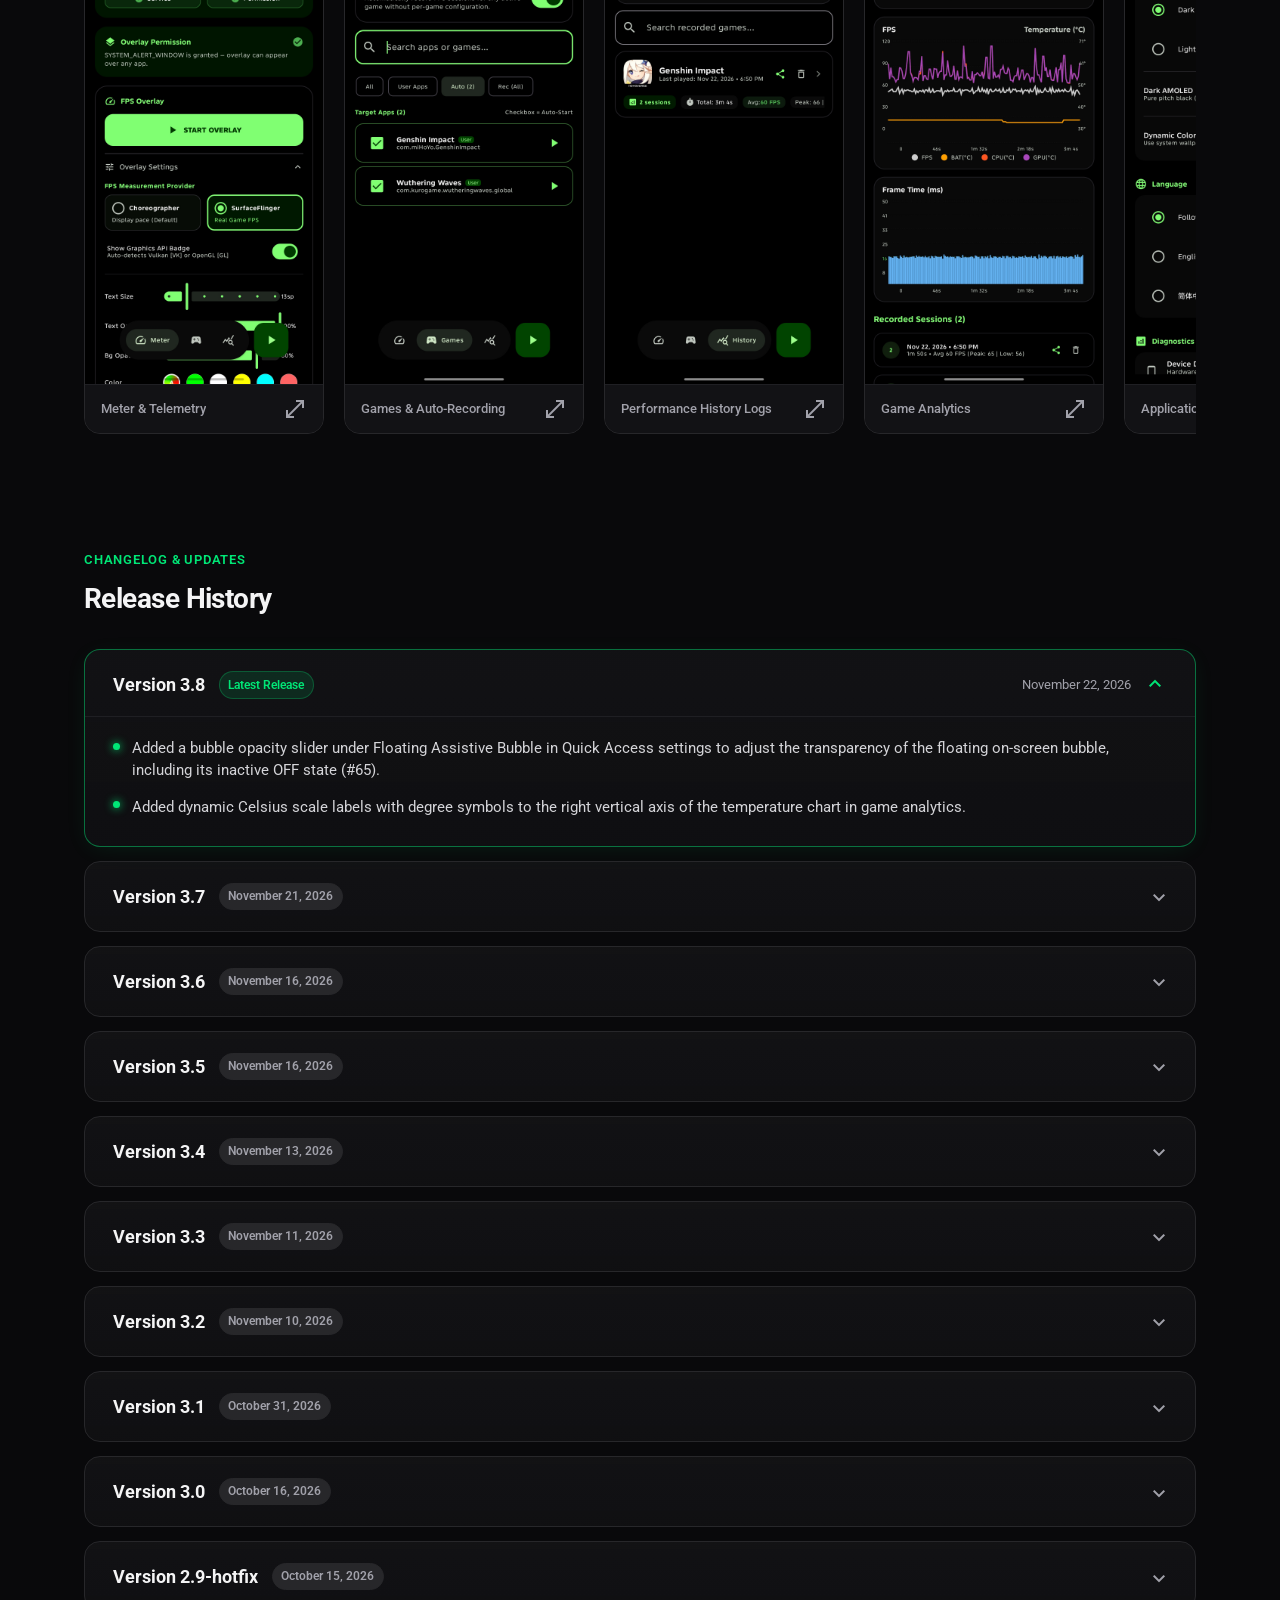
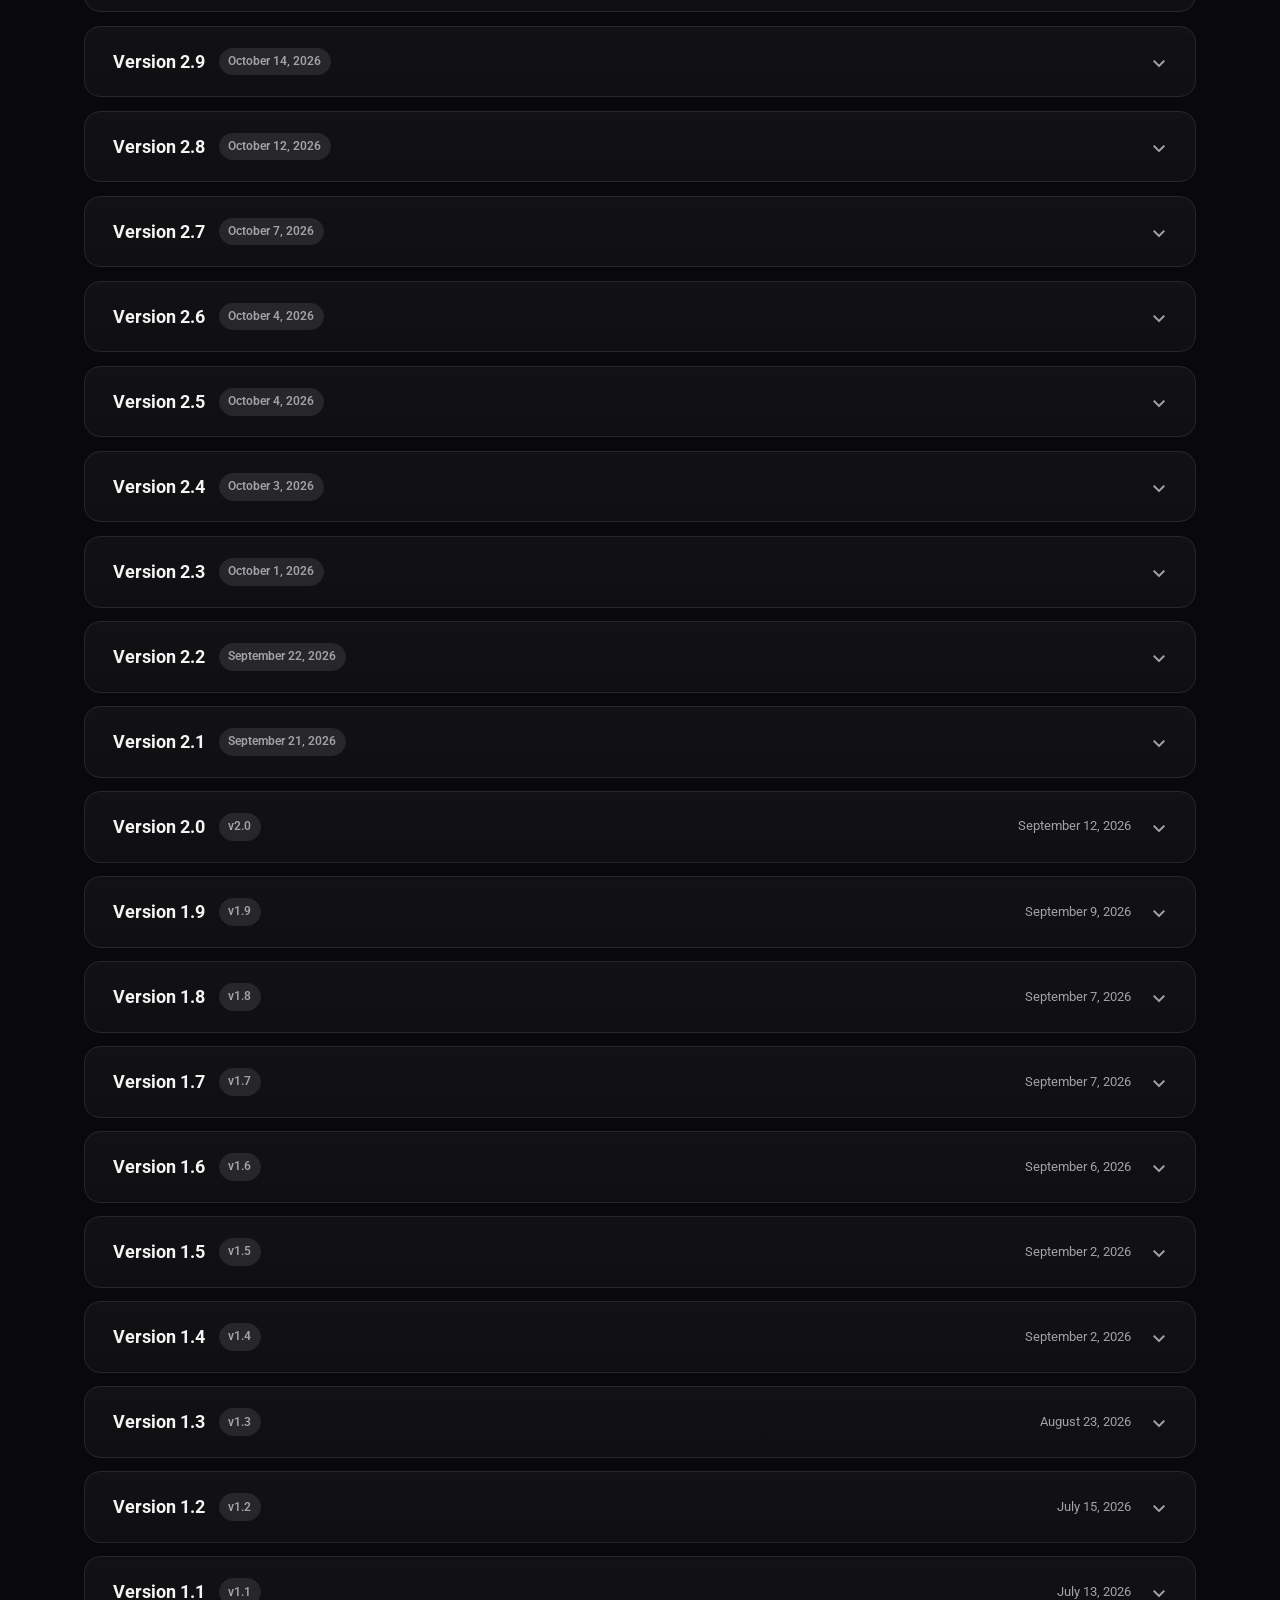
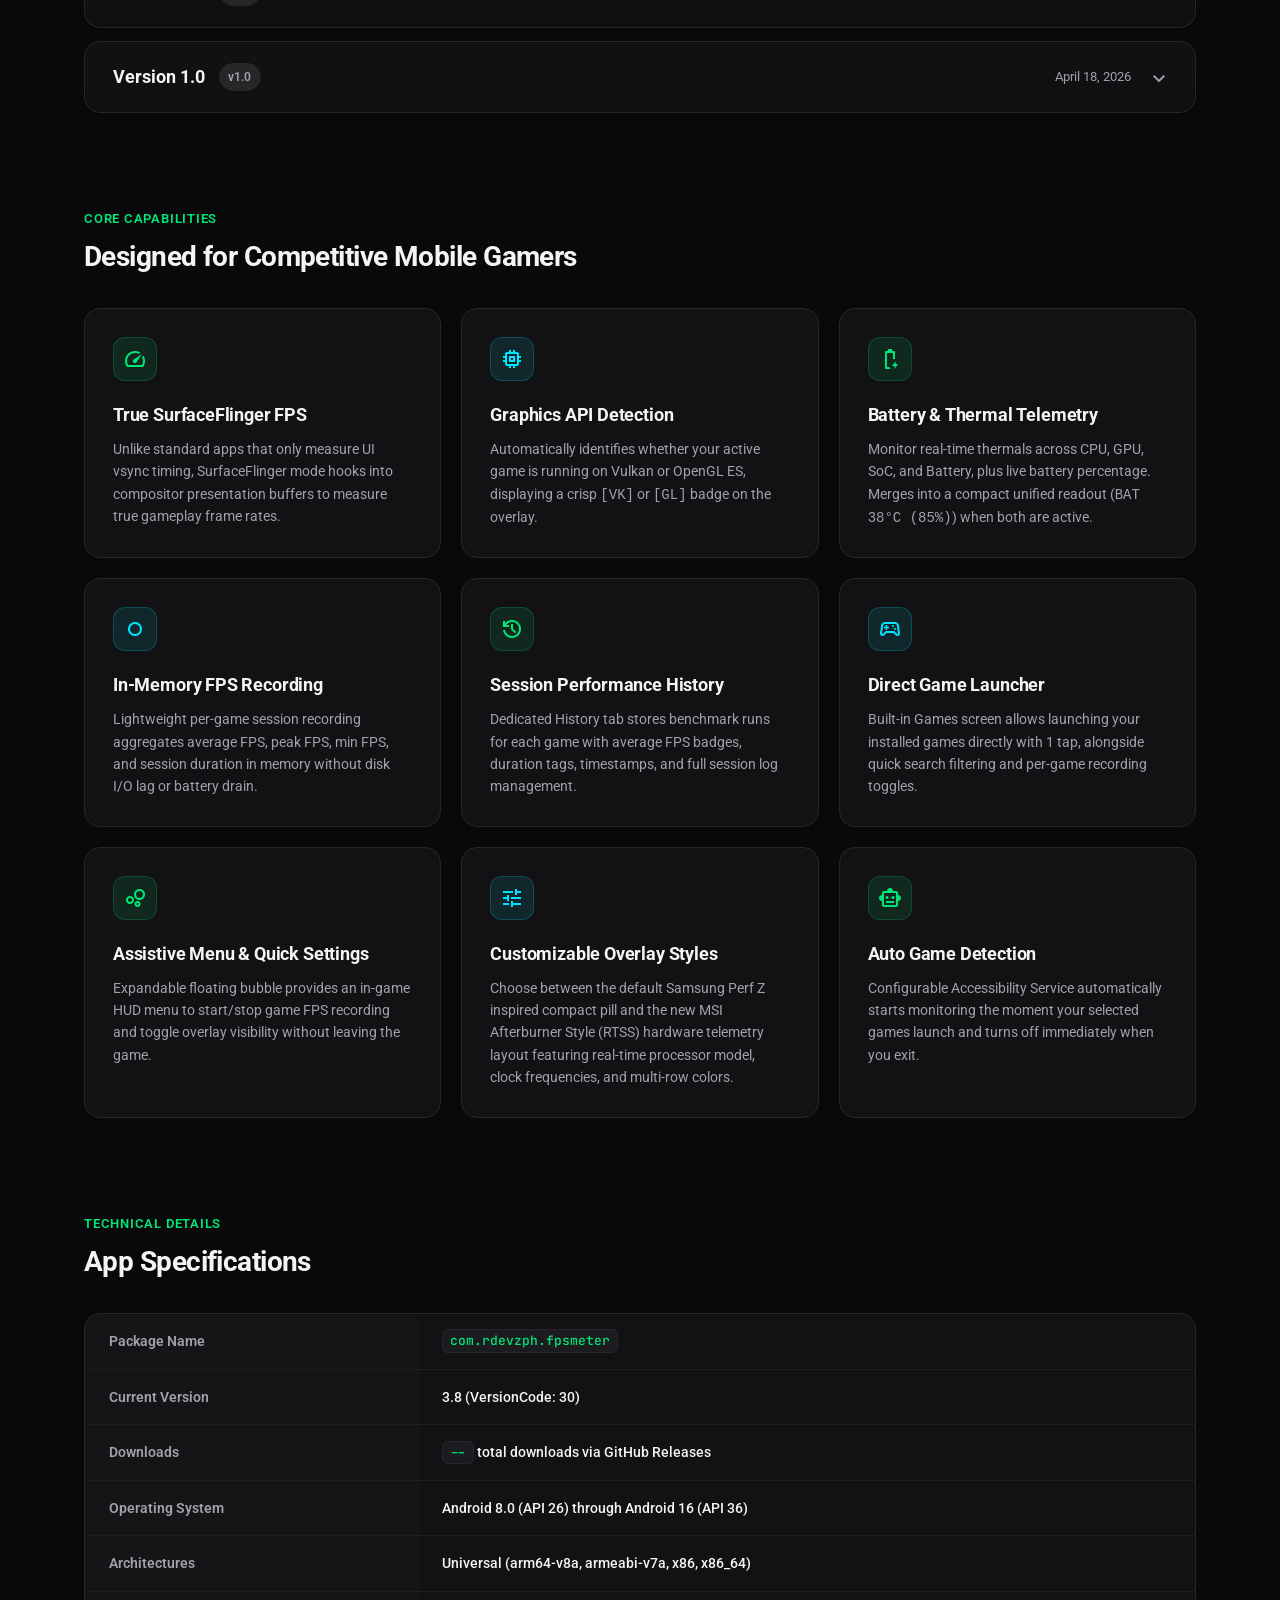
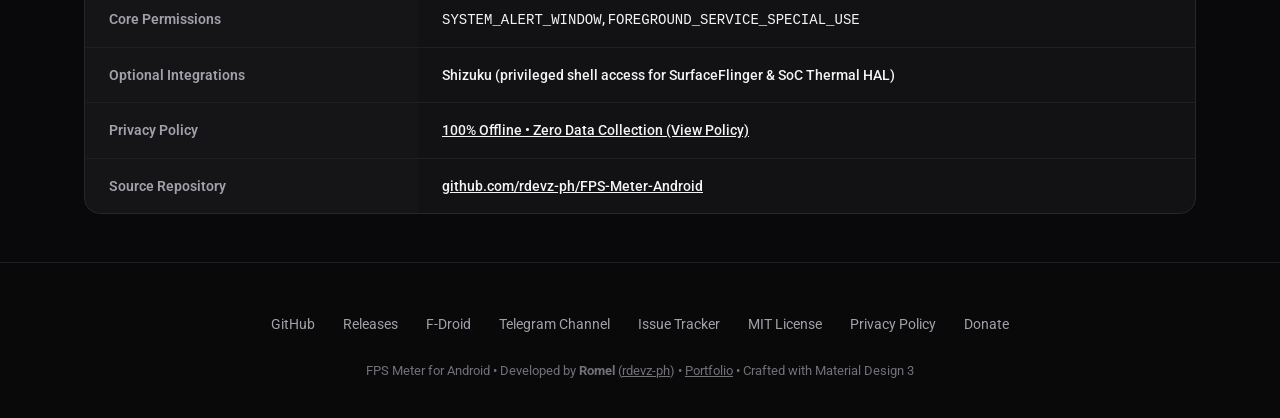
==== commit 5555e3a2: "feat: bump version to 3.8 and add bubble opacity setting [skip ci] - Add bubble opacity slider setti" ====
--- a/docs/index.html
+++ b/docs/index.html
@@ -191,7 +191,7 @@
           <div class="hero-info">
             <div class="app-title-row">
               <h1 class="app-name">FPS Meter</h1>
-              <span class="brand-badge" id="hero-version-chip">v3.7 (Latest)</span>
+              <span class="brand-badge" id="hero-version-chip">v3.8 (Latest)</span>
             </div>
 
             <div class="app-developer">
@@ -310,7 +310,7 @@
           </div>
 
           <div class="stat-item">
-            <div class="stat-value" id="stat-version">v3.7</div>
+            <div class="stat-value" id="stat-version">v3.8</div>
             <div class="stat-label">Version</div>
           </div>
 
@@ -384,7 +384,7 @@
           </div>
         </div>
 
-        <!-- Screenshot 3.7: Game Analytics -->
+        <!-- Screenshot 3.8: Game Analytics -->
         <div class="screenshot-card" data-src="assets/Screenshot_analytics.jpg"
           data-caption="Game Performance Analytics with Framerate & Thermal Curves, Frame Times, and 10-Metric Summary Card">
           <img src="assets/Screenshot_analytics.jpg" alt="Game Performance Analytics" class="screenshot-img"
@@ -587,7 +587,7 @@
             </tr>
             <tr>
               <th>Current Version</th>
-              <td><span id="table-version">3.7</span> (VersionCode: <span id="table-version-code">29</span>)</td>
+              <td><span id="table-version">3.8</span> (VersionCode: <span id="table-version-code">30</span>)</td>
             </tr>
             <tr>
               <th>Downloads</th>
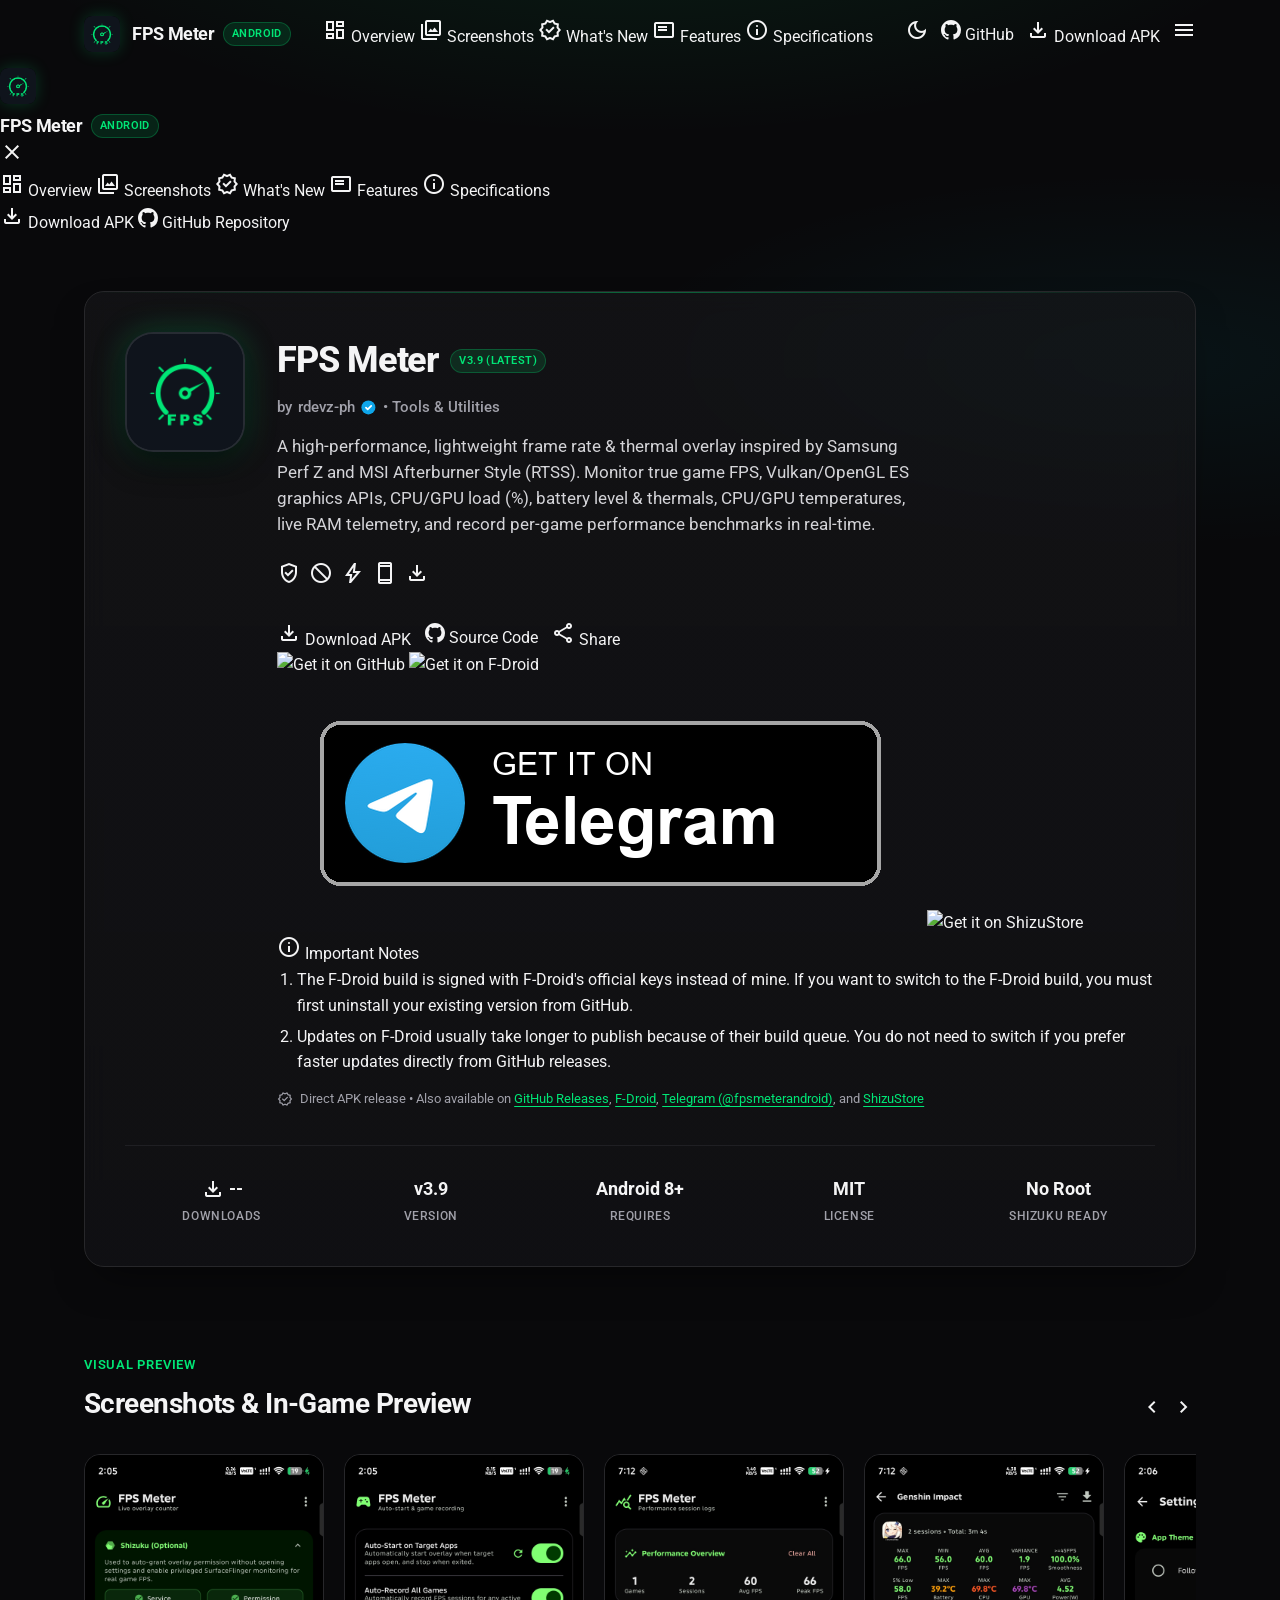
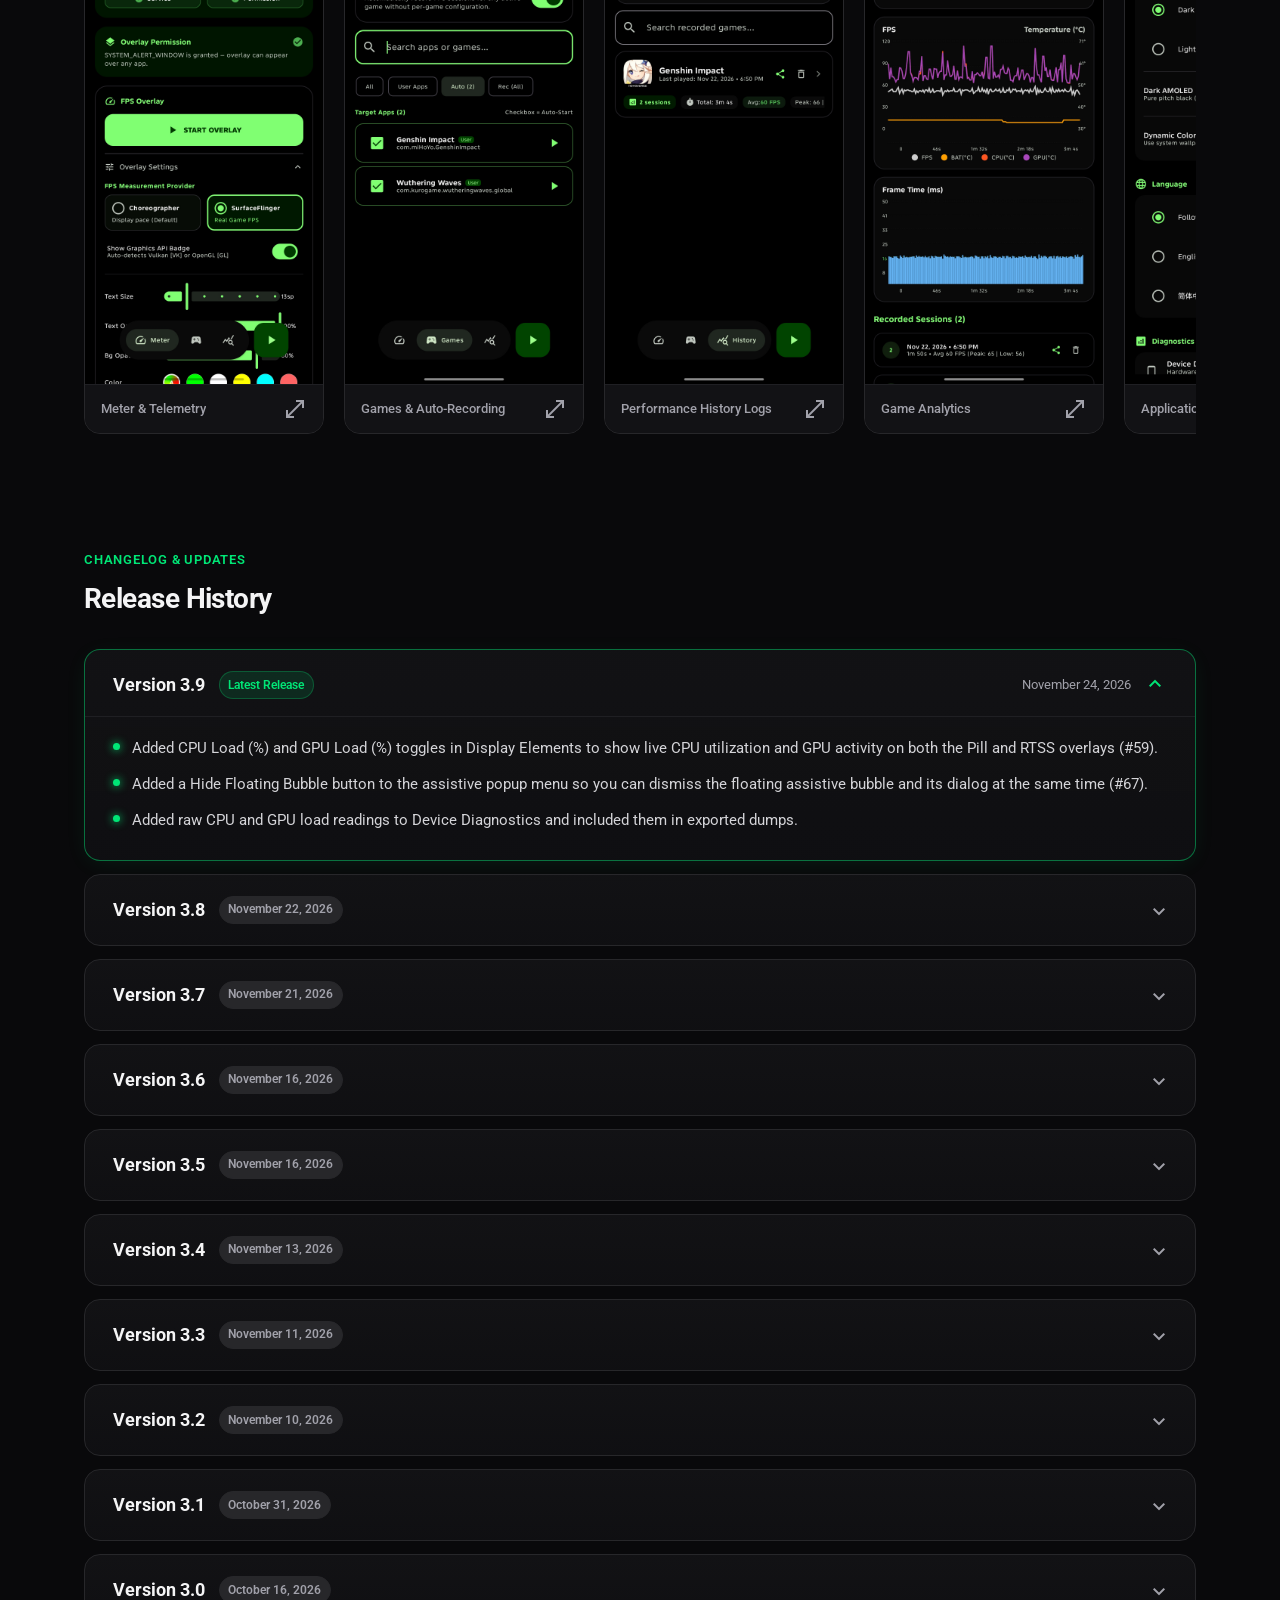
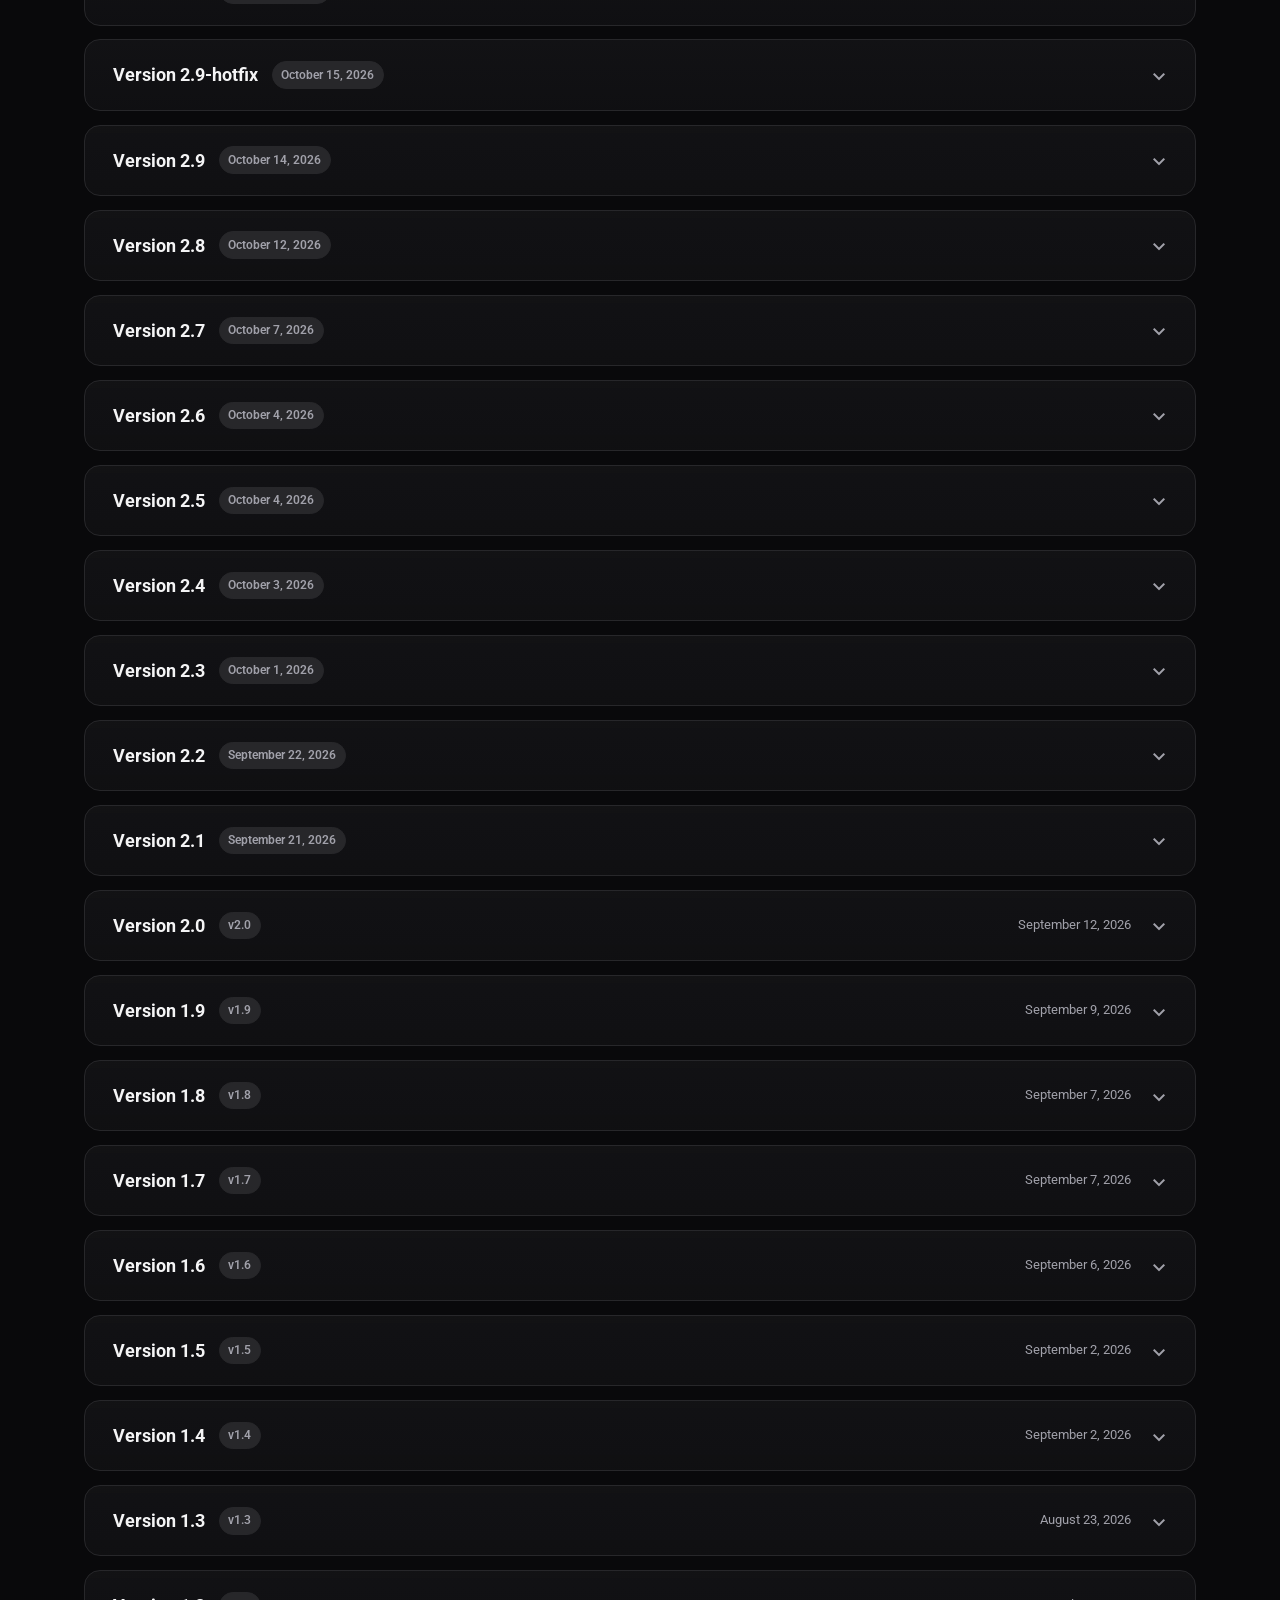
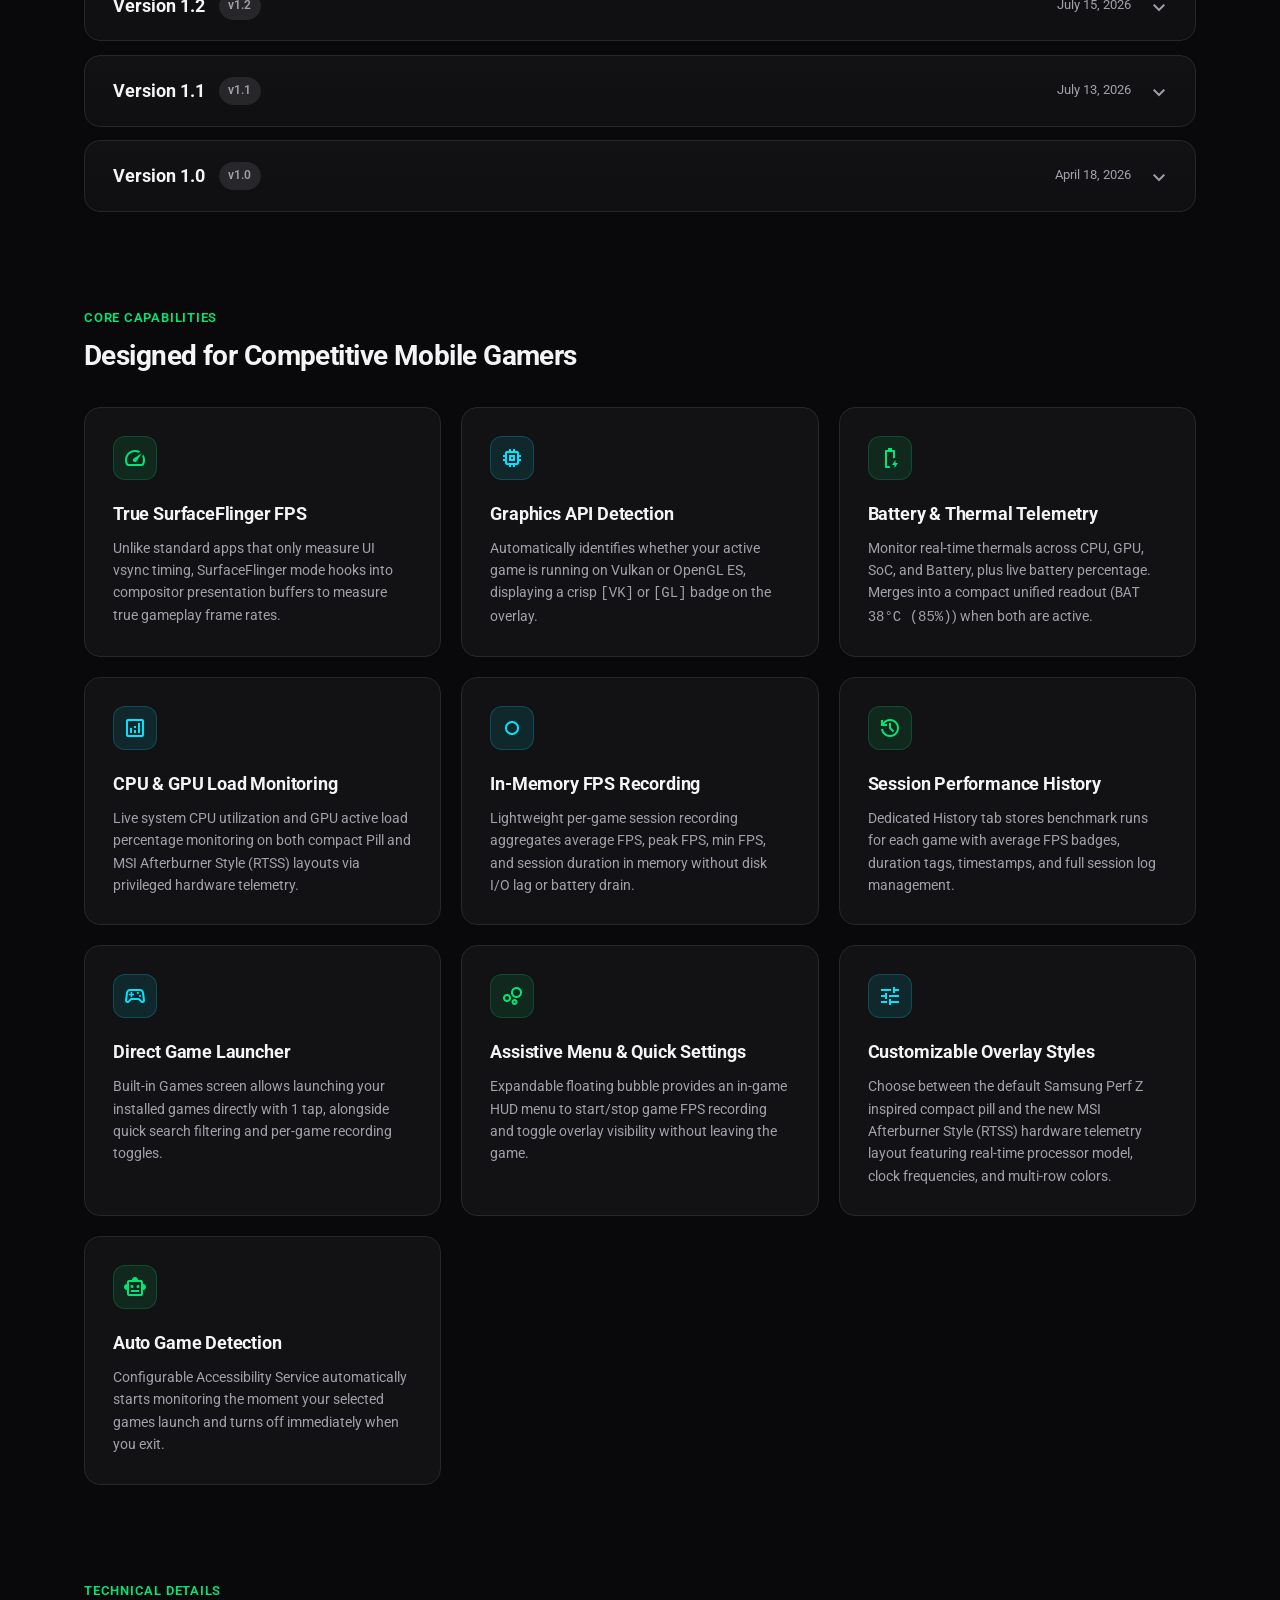
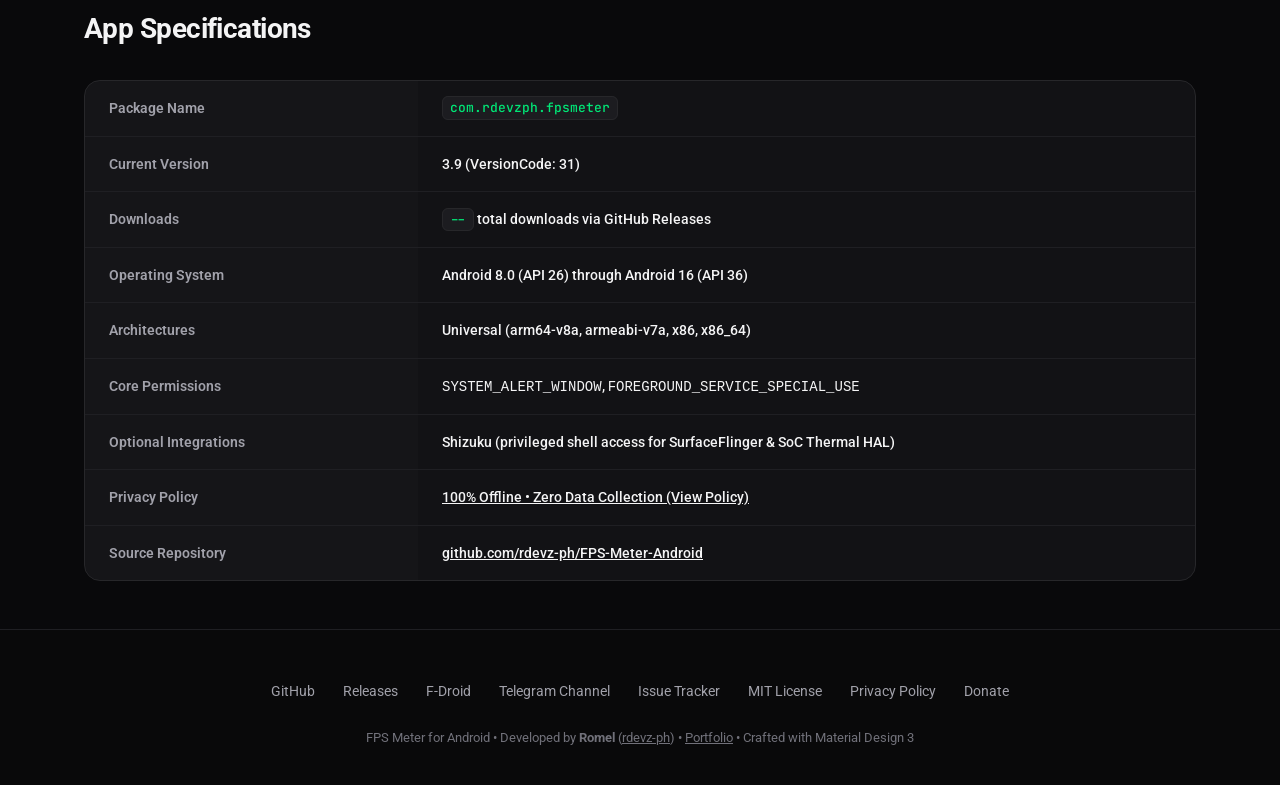
==== commit ecedca69: "feat: add CPU and GPU load monitoring and bump version to 3.9 - Add CPU Load (%) and GPU Load (%) to" ====
--- a/docs/index.html
+++ b/docs/index.html
@@ -191,7 +191,7 @@
           <div class="hero-info">
             <div class="app-title-row">
               <h1 class="app-name">FPS Meter</h1>
-              <span class="brand-badge" id="hero-version-chip">v3.8 (Latest)</span>
+              <span class="brand-badge" id="hero-version-chip">v3.9 (Latest)</span>
             </div>
 
             <div class="app-developer">
@@ -206,7 +206,7 @@
 
             <p class="app-summary">
               A high-performance, lightweight frame rate & thermal overlay inspired by Samsung Perf Z and MSI Afterburner Style (RTSS). Monitor true game
-              FPS, Vulkan/OpenGL ES graphics APIs, battery level & thermals, CPU/GPU temperatures, live RAM telemetry, and record per-game
+              FPS, Vulkan/OpenGL ES graphics APIs, CPU/GPU load (%), battery level & thermals, CPU/GPU temperatures, live RAM telemetry, and record per-game
               performance benchmarks in real-time.
             </p>
 
@@ -310,7 +310,7 @@
           </div>
 
           <div class="stat-item">
-            <div class="stat-value" id="stat-version">v3.8</div>
+            <div class="stat-value" id="stat-version">v3.9</div>
             <div class="stat-label">Version</div>
           </div>
 
@@ -508,6 +508,15 @@
           </div>
           <h4>Battery & Thermal Telemetry</h4>
           <p>Monitor real-time thermals across CPU, GPU, SoC, and Battery, plus live battery percentage. Merges into a compact unified readout (<code>BAT 38°C (85%)</code>) when both are active.</p>
+        </div>
+
+        <!-- Card 3b: CPU & GPU Load Monitoring -->
+        <div class="feature-card">
+          <div class="feature-icon-box cyan">
+            <span class="material-symbols-outlined">analytics</span>
+          </div>
+          <h4>CPU & GPU Load Monitoring</h4>
+          <p>Live system CPU utilization and GPU active load percentage monitoring on both compact Pill and MSI Afterburner Style (RTSS) layouts via privileged hardware telemetry.</p>
         </div>
 
         <!-- Card 4 -->
@@ -587,7 +596,7 @@
             </tr>
             <tr>
               <th>Current Version</th>
-              <td><span id="table-version">3.8</span> (VersionCode: <span id="table-version-code">30</span>)</td>
+              <td><span id="table-version">3.9</span> (VersionCode: <span id="table-version-code">31</span>)</td>
             </tr>
             <tr>
               <th>Downloads</th>
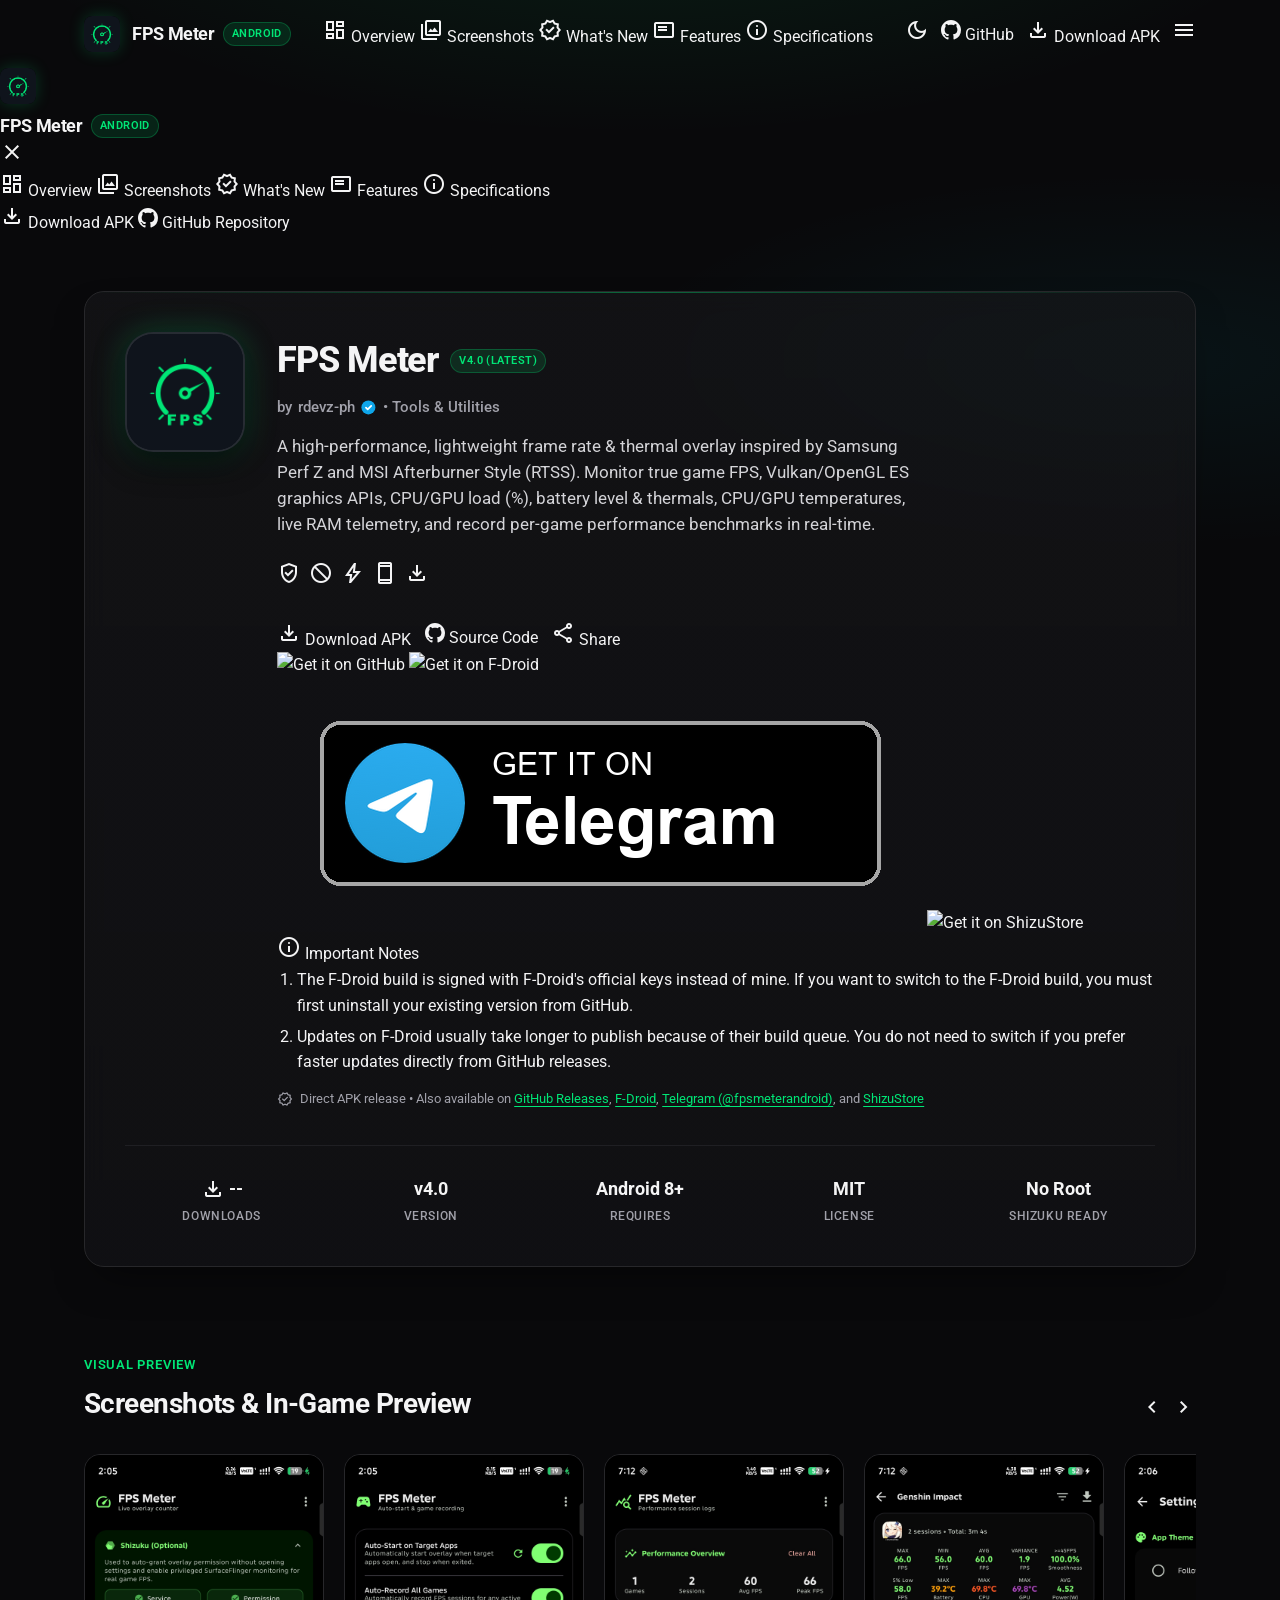
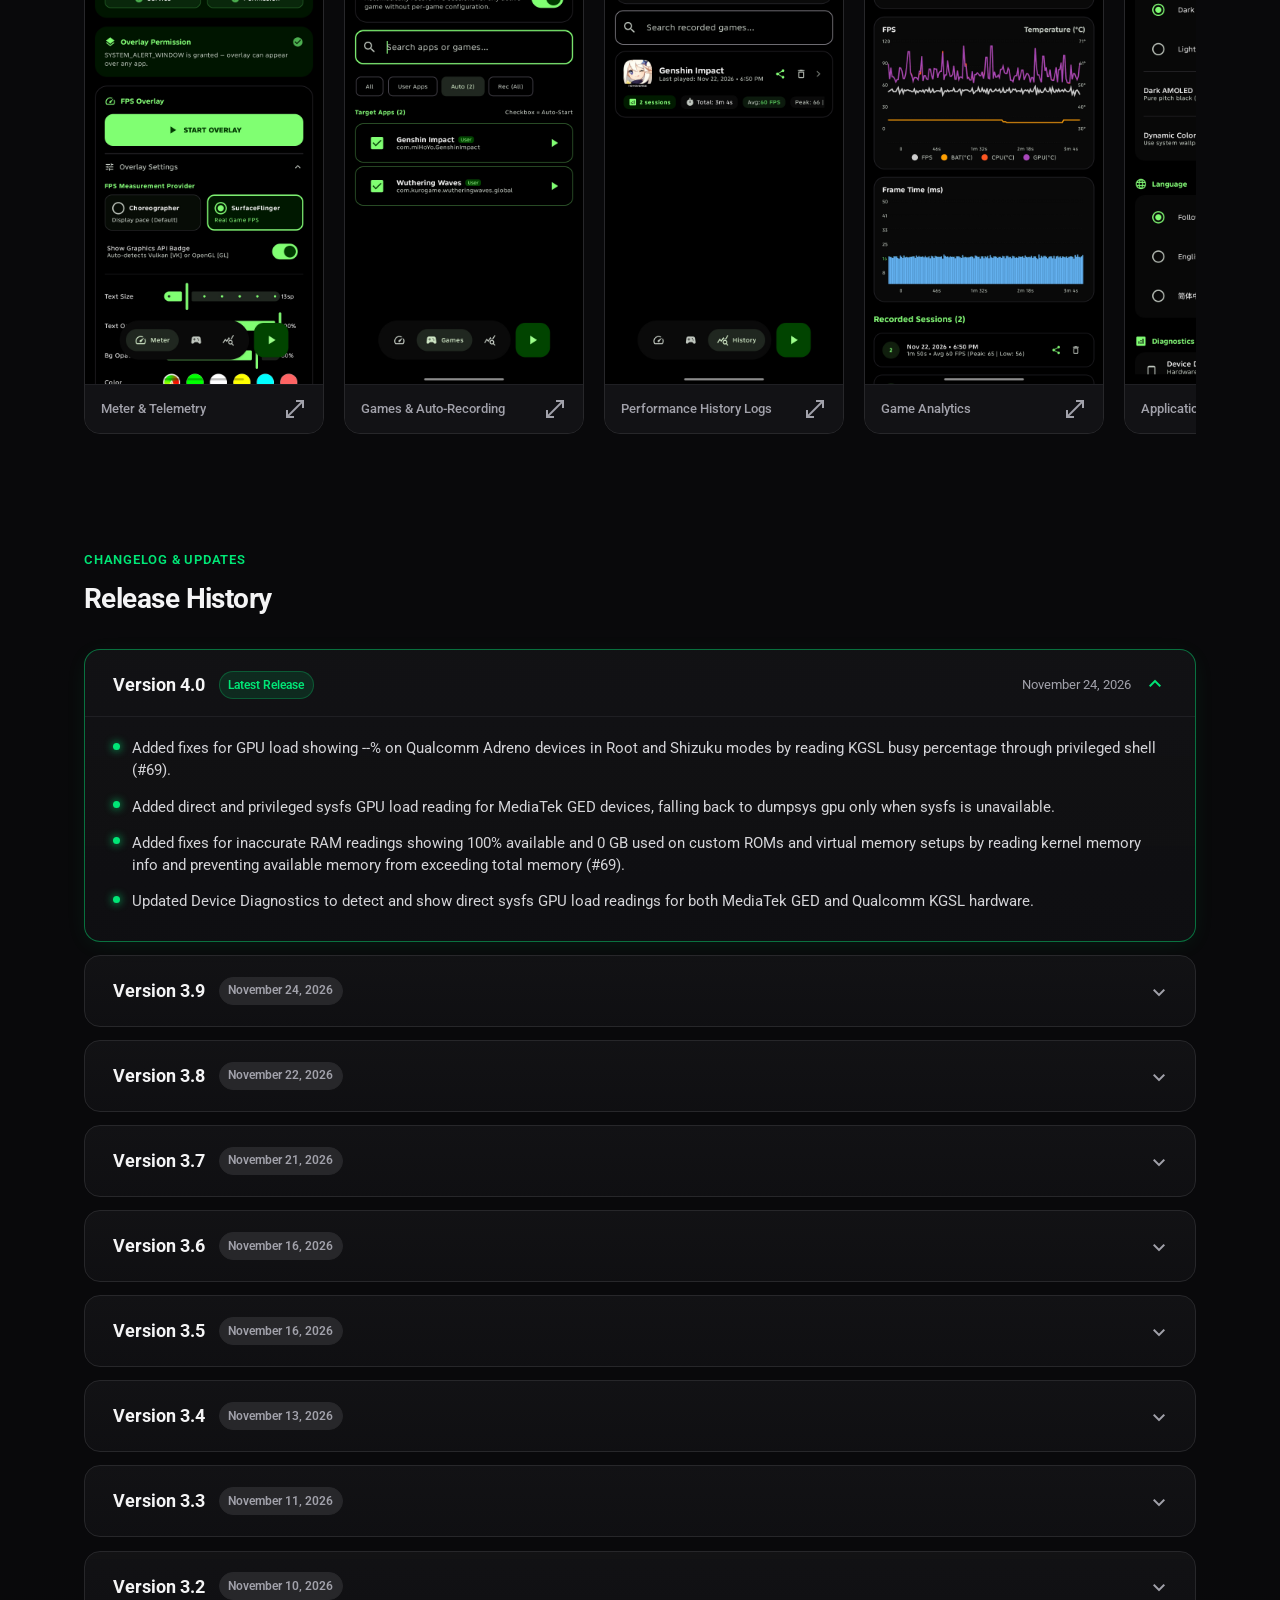
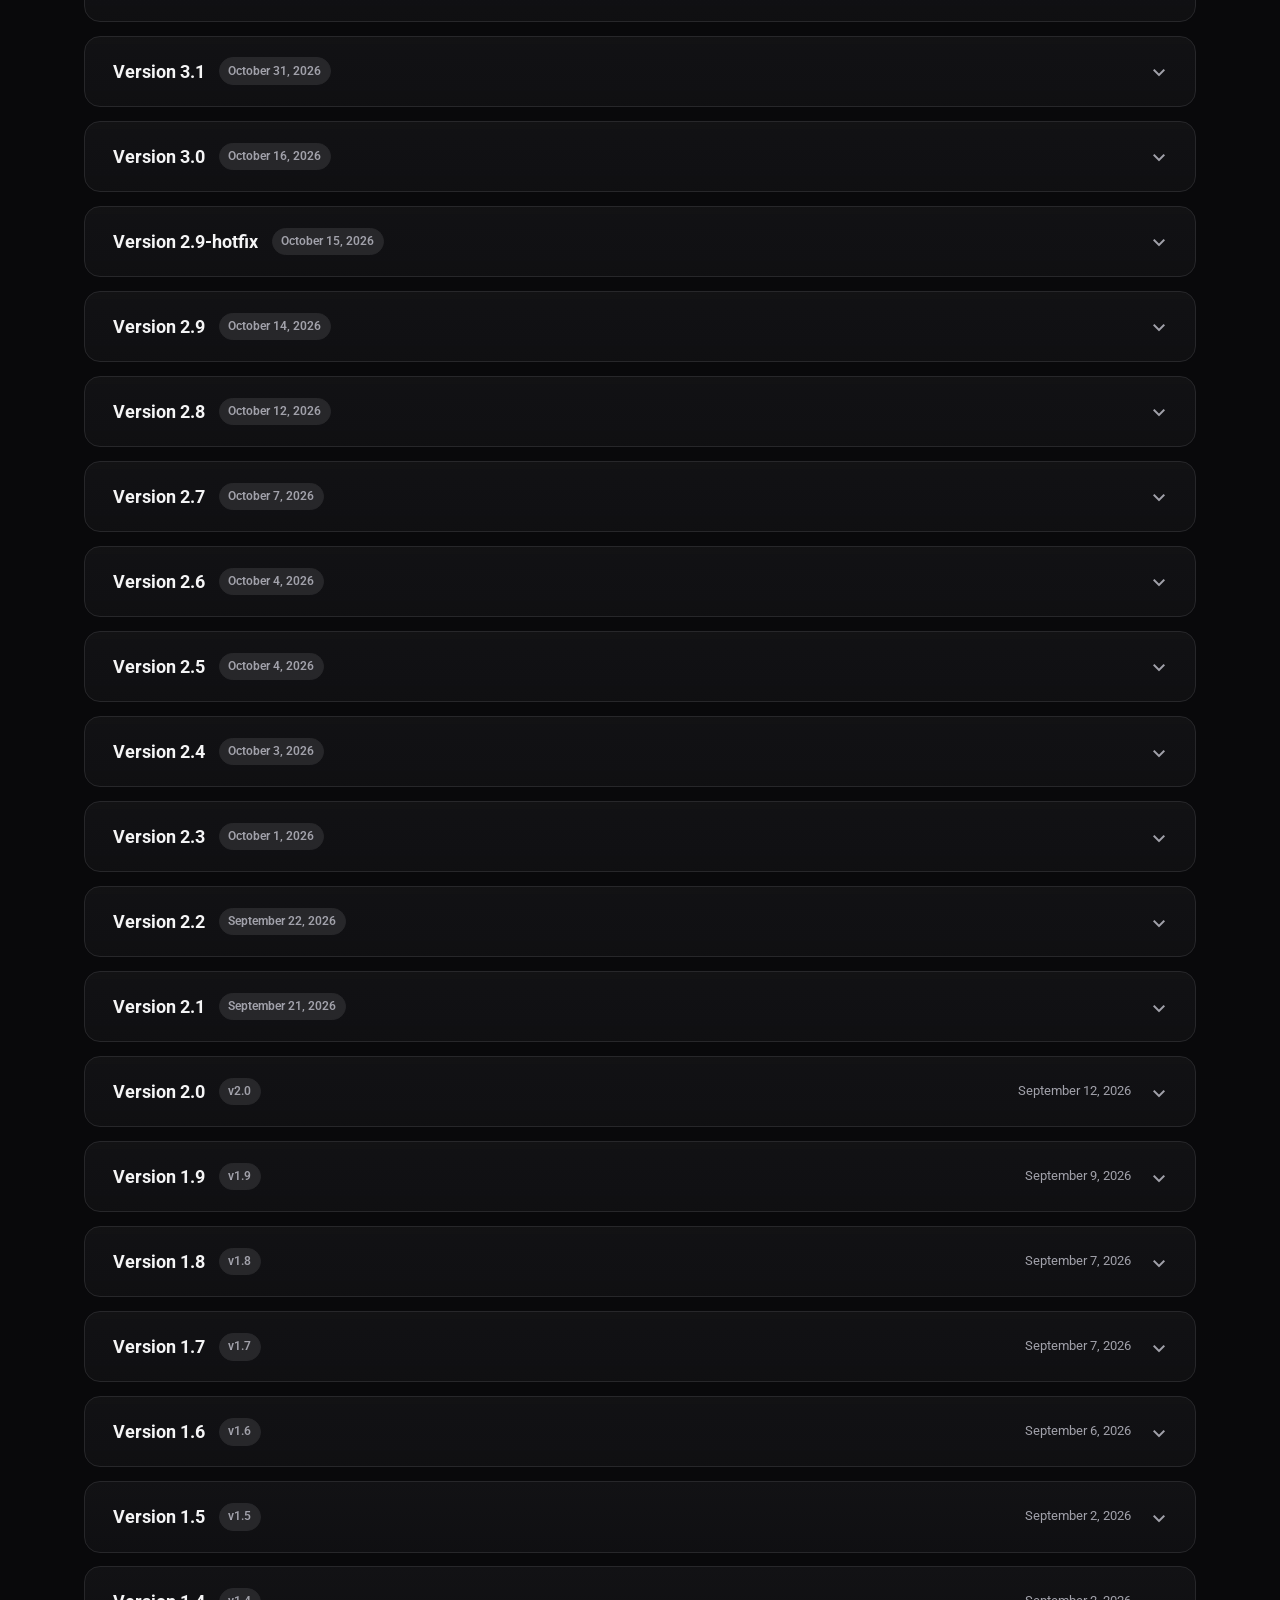
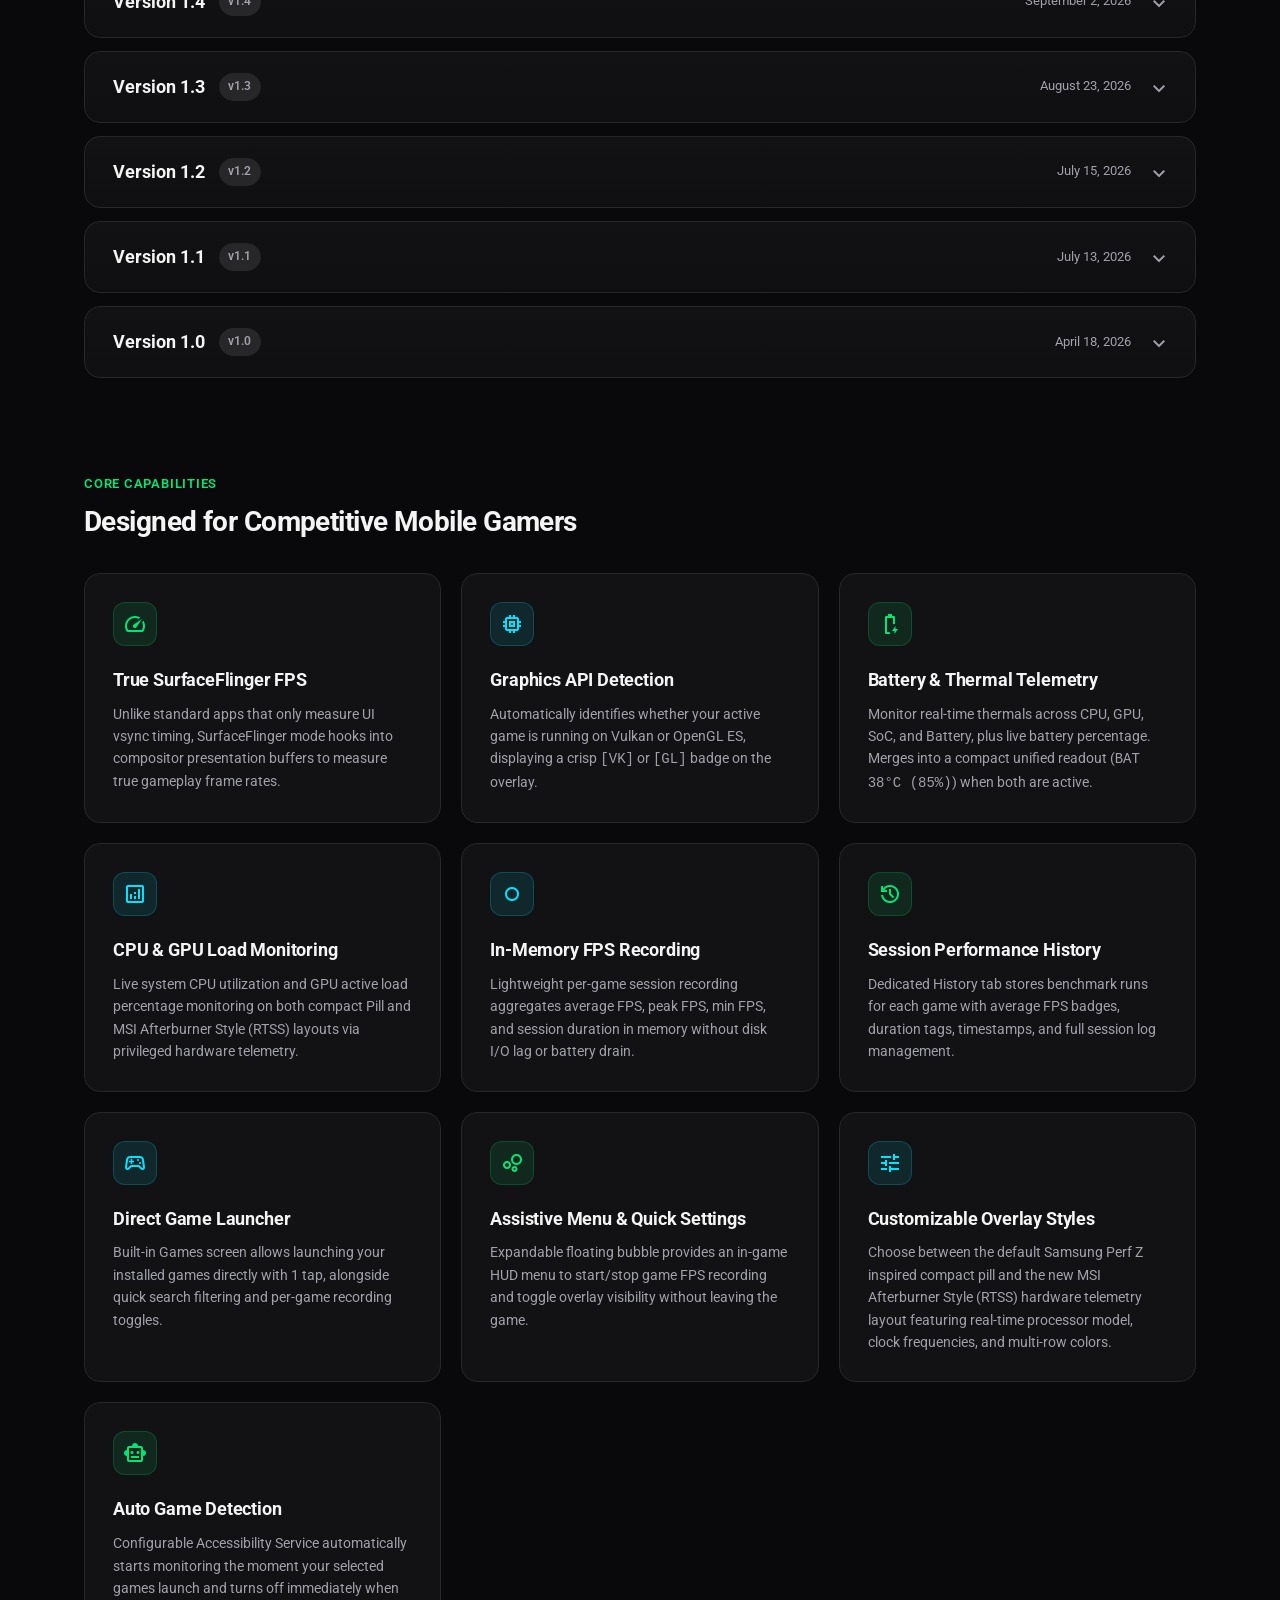
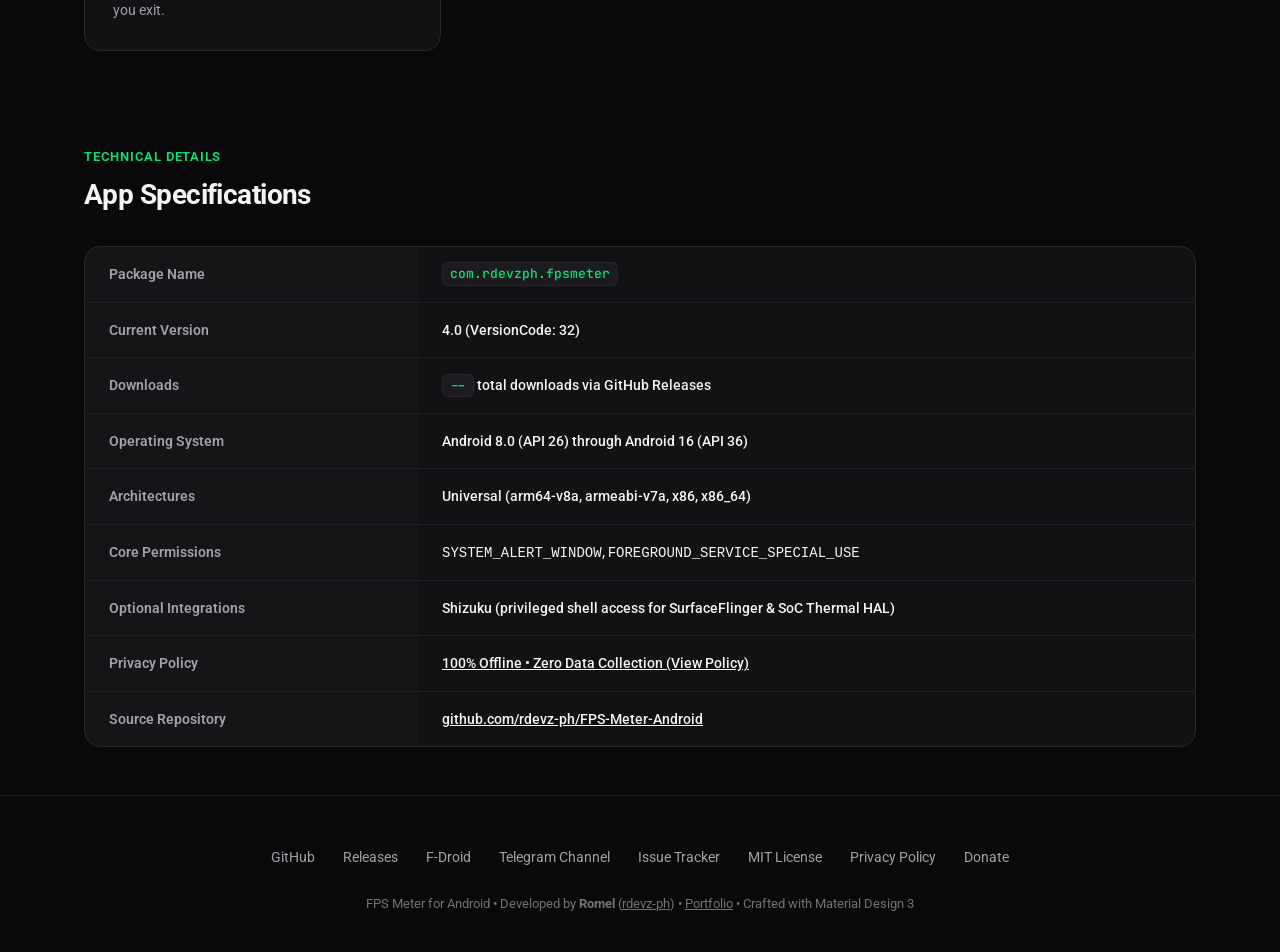
==== commit 1db45b33: "feat: bump version to 4.0 and add sysfs GPU and RAM fixes [skip ci] - Add fixes for GPU load showing" ====
--- a/docs/index.html
+++ b/docs/index.html
@@ -191,7 +191,7 @@
           <div class="hero-info">
             <div class="app-title-row">
               <h1 class="app-name">FPS Meter</h1>
-              <span class="brand-badge" id="hero-version-chip">v3.9 (Latest)</span>
+              <span class="brand-badge" id="hero-version-chip">v4.0 (Latest)</span>
             </div>
 
             <div class="app-developer">
@@ -310,7 +310,7 @@
           </div>
 
           <div class="stat-item">
-            <div class="stat-value" id="stat-version">v3.9</div>
+            <div class="stat-value" id="stat-version">v4.0</div>
             <div class="stat-label">Version</div>
           </div>
 
@@ -596,7 +596,7 @@
             </tr>
             <tr>
               <th>Current Version</th>
-              <td><span id="table-version">3.9</span> (VersionCode: <span id="table-version-code">31</span>)</td>
+              <td><span id="table-version">4.0</span> (VersionCode: <span id="table-version-code">32</span>)</td>
             </tr>
             <tr>
               <th>Downloads</th>
